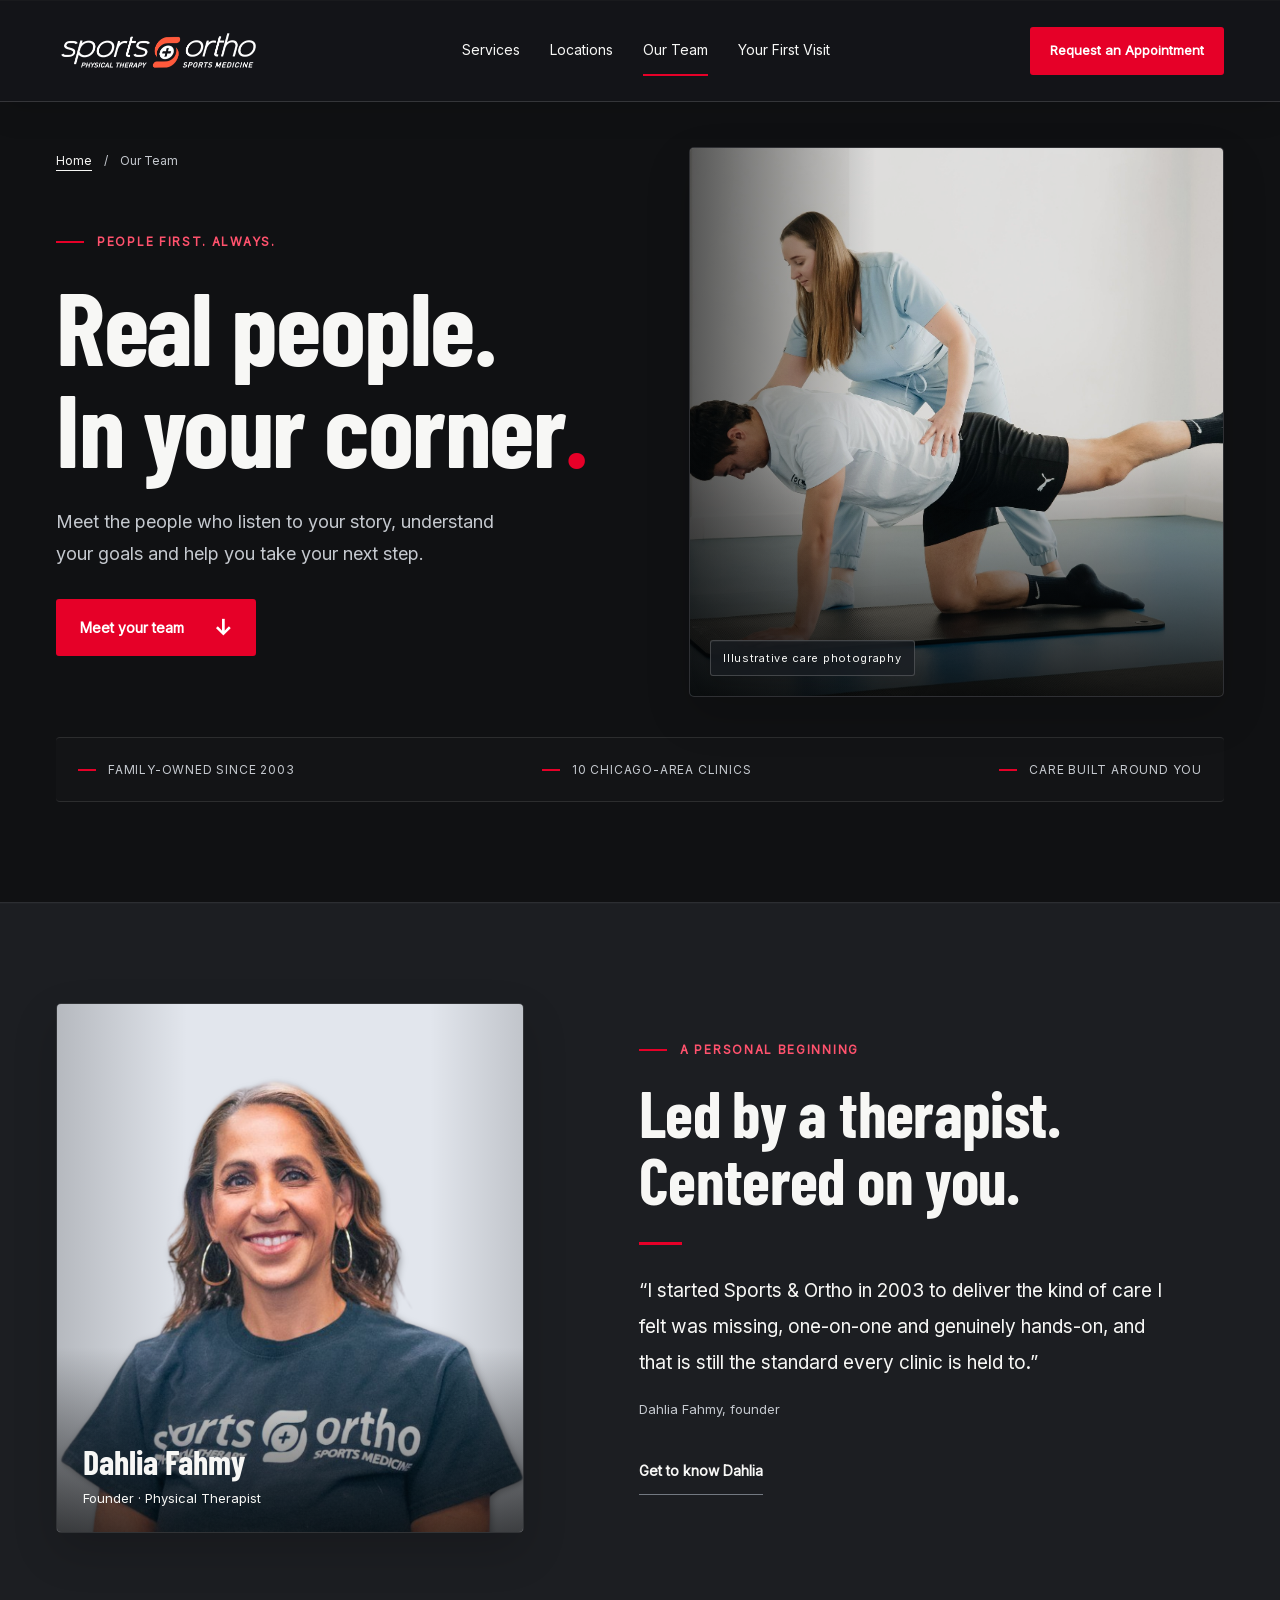
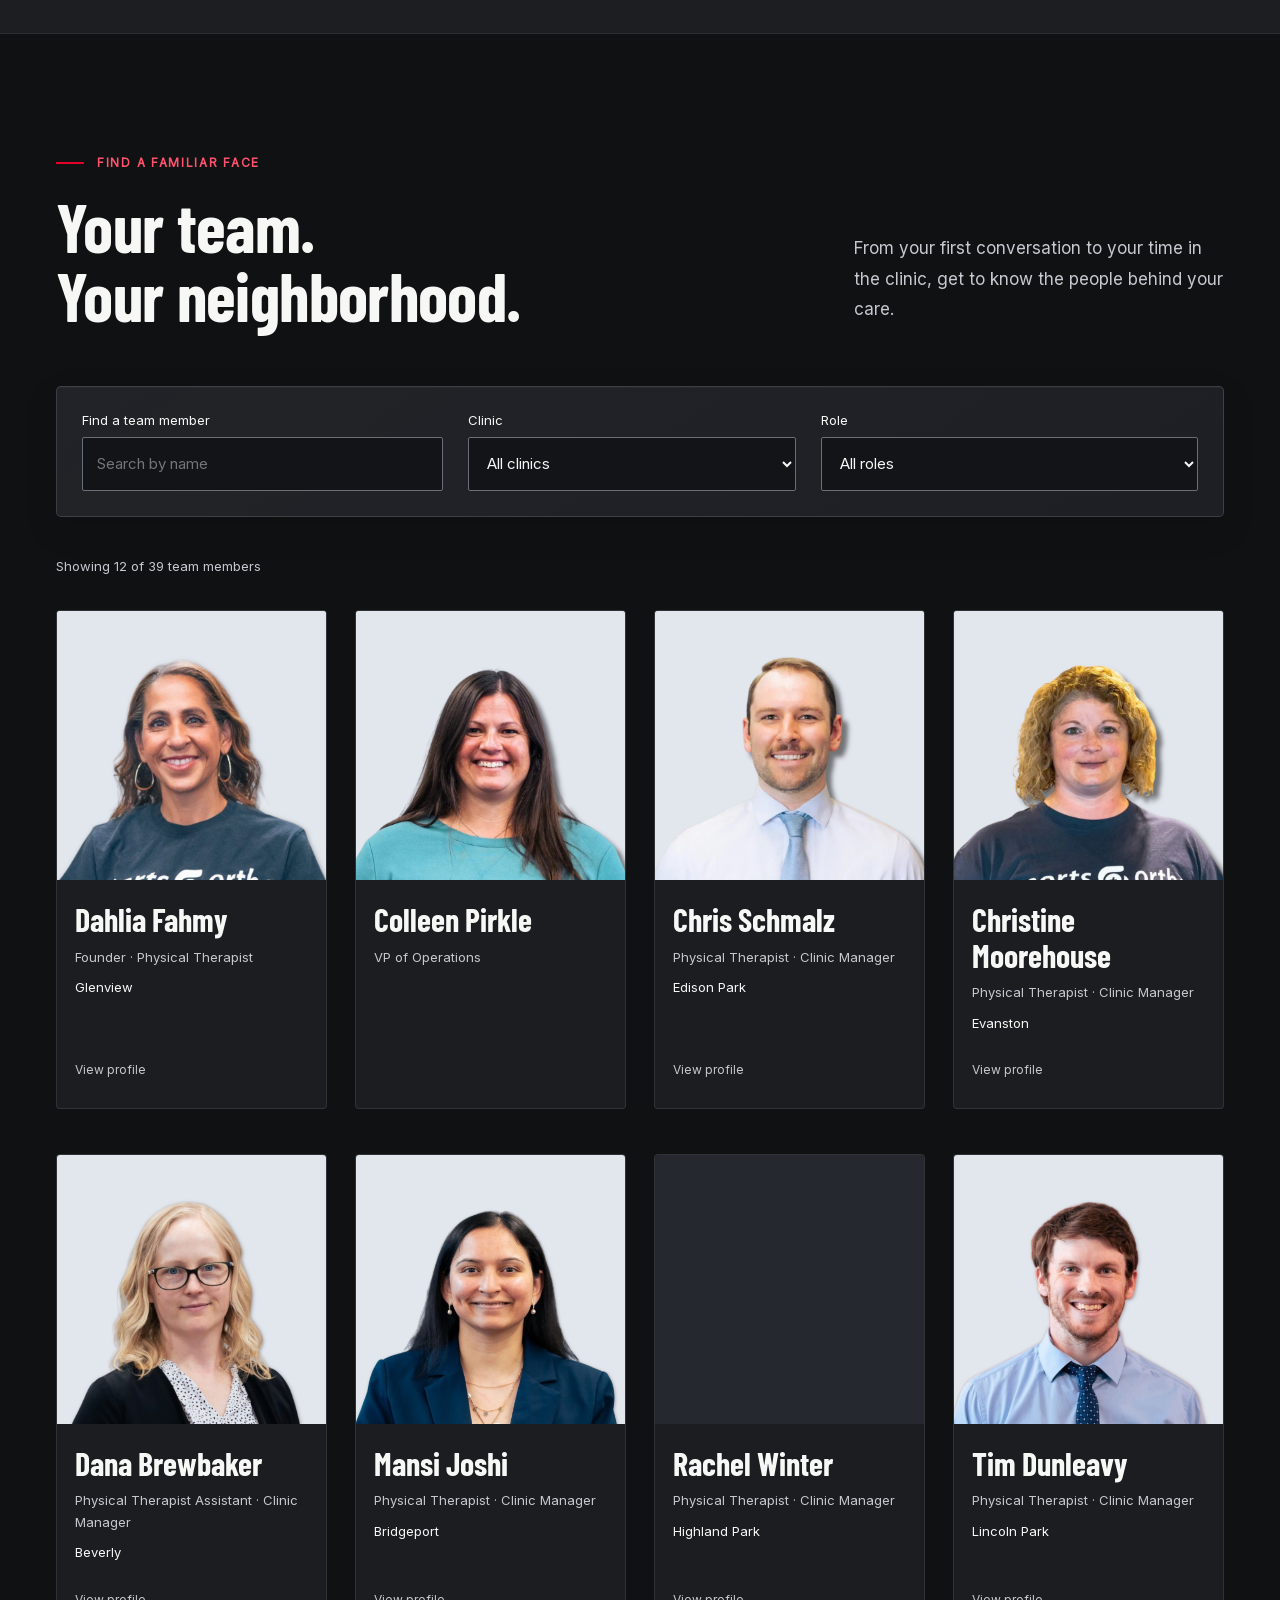
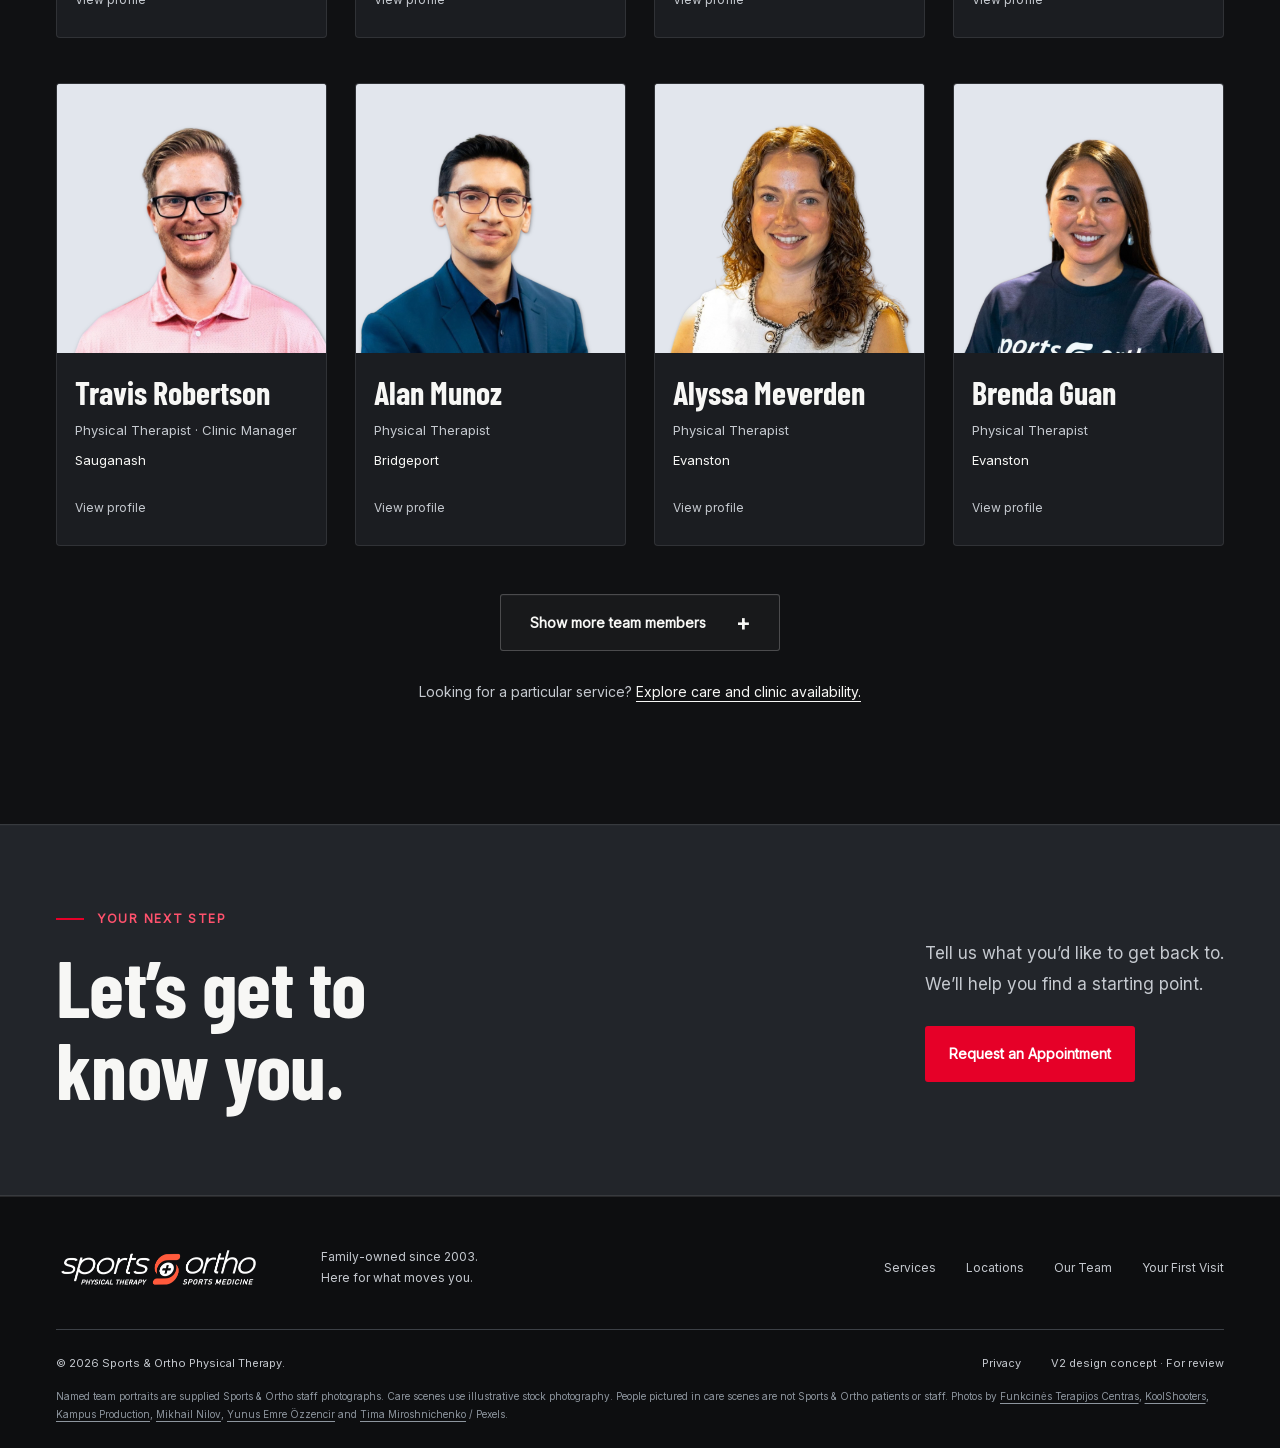
==== team.html @ 4b40f578 "Save Sports and Ortho v2 website concept" ====
<!doctype html>
<html lang="en">
<head>
  <meta charset="utf-8"><meta name="viewport" content="width=device-width,initial-scale=1">
  <meta name="robots" content="noindex,nofollow"><meta name="theme-color" content="#101113">
  <title>Our Team | Sports & Ortho | V2 concept</title>
  <meta name="description" content="Meet the people behind your care. A separate Sports & Ortho website concept.">
  <link rel="icon" href="assets/favicon.png"><link rel="stylesheet" href="style.css"><link rel="stylesheet" href="team.css?v=portrait-framing-1"><link rel="stylesheet" href="cinematic.css"><link rel="stylesheet" href="materials.css">
  <link rel="preload" href="assets/barlow-condensed-bold.ttf" as="font" type="font/ttf" crossorigin>
</head>
<body>
<a class="skip" href="#main">Skip to content</a>
<header class="header"><div class="wrap header-inner">
  <a class="brand" href="index.html" aria-label="Sports & Ortho Physical Therapy home"><img src="assets/logo.png" alt="Sports & Ortho Physical Therapy" width="218" height="70"></a>
  <nav class="desktop-nav" aria-label="Main navigation"><a href="index.html#services">Services</a><a href="index.html#locations">Locations</a><a href="team.html" aria-current="page">Our Team</a><a href="#first-visit" data-visit>Your First Visit</a></nav>
  <button class="button primary header-cta" data-appointment>Request an Appointment</button>
  <button class="menu-toggle" aria-label="Open navigation" aria-expanded="false" aria-controls="mobile-nav"><span></span><span></span></button>
</div><nav id="mobile-nav" aria-label="Mobile navigation" hidden><a href="index.html#services">Services</a><a href="index.html#locations">Locations</a><a href="team.html" aria-current="page">Our Team</a><a href="#first-visit" data-visit>Your First Visit</a><button class="button primary" data-appointment>Request an Appointment</button></nav></header>
<main id="main">
<section class="team-hero"><div class="wrap team-hero-grid"><div class="team-hero-copy"><div class="breadcrumbs"><a href="index.html">Home</a><span aria-hidden="true">/</span><span>Our Team</span></div><p class="eyebrow">People first. Always.</p><h1>Real people.<br>In your corner<span class="red-dot">.</span></h1><p>Meet the people who listen to your story, understand your goals and help you take your next step.</p><a class="button primary" href="#team-directory">Meet your team <span aria-hidden="true">↓</span></a></div><figure class="team-hero-photo"><img src="assets/team-care-stock.jpg" alt="Illustrative stock photograph of supportive rehabilitation care" fetchpriority="high"><figcaption>Illustrative care photography</figcaption></figure></div><div class="wrap team-hero-base"><span>Family-owned since 2003</span><span>10 Chicago-area clinics</span><span>Care built around you</span></div></section>
<section class="founder-section"><div class="wrap founder-grid"><div class="founder-photo"><img src="assets/team/dahlia-fahmy-canva.png" alt="Dahlia Fahmy, founder and physical therapist" loading="lazy"><div><strong>Dahlia Fahmy</strong><span>Founder · Physical Therapist</span></div></div><div class="founder-copy"><p class="eyebrow">A personal beginning</p><h2>Led by a therapist.<br>Centered on you.</h2><div class="red-rule"></div><blockquote>“I started Sports &amp; Ortho in 2003 to deliver the kind of care I felt was missing, one-on-one and genuinely hands-on, and that is still the standard every clinic is held to.”</blockquote><p class="quote-credit">Dahlia Fahmy, founder</p><a class="text-link" href="https://sportsandortho.net/team/dahlia-fahmy/" target="_blank" rel="noopener">Get to know Dahlia</a></div></div></section>
<section class="team-directory section wrap" id="team-directory" aria-labelledby="team-heading"><div class="section-heading"><div><p class="eyebrow">Find a familiar face</p><h2 id="team-heading">Your team.<br>Your neighborhood.</h2></div><p>From your first conversation to your time in the clinic, get to know the people behind your care.</p></div>
<div class="team-filters" hidden><label>Find a team member<input id="team-search" type="search" placeholder="Search by name" autocomplete="off"></label><label>Clinic<select id="team-clinic"><option value="">All clinics</option><option>Beverly</option><option>Bridgeport</option><option>Edison Park</option><option>Evanston</option><option>Glenview</option><option>Highland Park</option><option>Lake Forest</option><option>Lincoln Park</option><option>Midway</option><option>Sauganash</option></select></label><label>Role<select id="team-role"><option value="">All roles</option><option value="leadership">Leadership &amp; clinic managers</option><option value="physical">Physical therapists</option><option value="occupational">Occupational therapists</option><option value="assistants">Physical therapist assistants</option><option value="support">Operations &amp; support</option></select></label></div>
<div class="directory-status"><p id="team-result-count" role="status" aria-live="polite">Our team</p><button id="reset-team" class="reset-button" hidden>Clear filters</button></div><div class="team-grid"><article class="team-card" data-name="dahlia fahmy" data-locations="Glenview" data-roles="leadership physical"><div class="team-portrait"><img src="assets/team/dahlia-fahmy-canva.png" alt="Dahlia Fahmy" loading="lazy" style="--portrait-width:125.0%;--portrait-left:-12.5%;--portrait-top:0%"></div><div class="team-card-copy"><h3>Dahlia Fahmy</h3><p class="team-role">Founder · Physical Therapist</p><p class="team-clinic">Glenview</p><a class="profile-link" href="https://sportsandortho.net/team/dahlia-fahmy/" target="_blank" rel="noopener" aria-label="View Dahlia Fahmy’s profile">View profile</a></div></article>
<article class="team-card" data-name="colleen pirkle" data-locations="" data-roles="leadership support"><div class="team-portrait"><img src="assets/team/colleen-pirkle-upload.png" alt="Colleen Pirkle" loading="lazy" style="--portrait-width:125.0%;--portrait-left:-12.5%;--portrait-top:0%"></div><div class="team-card-copy"><h3>Colleen Pirkle</h3><p class="team-role">VP of Operations</p><p class="team-clinic"></p></div></article>
<article class="team-card" data-name="chris schmalz" data-locations="Edison Park" data-roles="leadership physical"><div class="team-portrait"><img src="assets/team/chris-schmalz-upload.png" alt="Chris Schmalz" loading="lazy" style="--portrait-width:125.0%;--portrait-left:-12.5%;--portrait-top:0%"></div><div class="team-card-copy"><h3>Chris Schmalz</h3><p class="team-role">Physical Therapist · Clinic Manager</p><p class="team-clinic">Edison Park</p><a class="profile-link" href="https://sportsandortho.net/team/chris-schmalz/" target="_blank" rel="noopener" aria-label="View Chris Schmalz’s profile">View profile</a></div></article>
<article class="team-card" data-name="christine moorehouse" data-locations="Evanston" data-roles="leadership physical"><div class="team-portrait"><img src="assets/team/christine-moorehouse-upload.png" alt="Christine Moorehouse" loading="lazy" style="--portrait-width:125.0%;--portrait-left:-12.5%;--portrait-top:0%"></div><div class="team-card-copy"><h3>Christine Moorehouse</h3><p class="team-role">Physical Therapist · Clinic Manager</p><p class="team-clinic">Evanston</p><a class="profile-link" href="https://sportsandortho.net/team/christine-moorehouse/" target="_blank" rel="noopener" aria-label="View Christine Moorehouse’s profile">View profile</a></div></article>
<article class="team-card" data-name="dana brewbaker" data-locations="Beverly" data-roles="leadership assistants"><div class="team-portrait"><img src="assets/team/dana-brewbaker-canva.png" alt="Dana Brewbaker" loading="lazy" style="--portrait-width:118.169%;--portrait-left:-7.092%;--portrait-top:9.996%"></div><div class="team-card-copy"><h3>Dana Brewbaker</h3><p class="team-role">Physical Therapist Assistant · Clinic Manager</p><p class="team-clinic">Beverly</p><a class="profile-link" href="https://sportsandortho.net/team/dana-brewbaker/" target="_blank" rel="noopener" aria-label="View Dana Brewbaker’s profile">View profile</a></div></article>
<article class="team-card" data-name="mansi joshi" data-locations="Bridgeport" data-roles="leadership physical"><div class="team-portrait"><img src="assets/team/mansi-joshi-canva.png" alt="Mansi Joshi" loading="lazy" style="--portrait-width:100.964%;--portrait-left:-0.885%;--portrait-top:4.554%"></div><div class="team-card-copy"><h3>Mansi Joshi</h3><p class="team-role">Physical Therapist · Clinic Manager</p><p class="team-clinic">Bridgeport</p><a class="profile-link" href="https://sportsandortho.net/team/mansi-joshi/" target="_blank" rel="noopener" aria-label="View Mansi Joshi’s profile">View profile</a></div></article>
<article class="team-card" data-name="rachel winter" data-locations="Highland Park" data-roles="leadership physical"><div class="team-portrait"><div class="portrait-placeholder" aria-hidden="true"></div></div><div class="team-card-copy"><h3>Rachel Winter</h3><p class="team-role">Physical Therapist · Clinic Manager</p><p class="team-clinic">Highland Park</p><a class="profile-link" href="https://sportsandortho.net/team/rachel-winter/" target="_blank" rel="noopener" aria-label="View Rachel Winter’s profile">View profile</a></div></article>
<article class="team-card" data-name="tim dunleavy" data-locations="Lincoln Park" data-roles="leadership physical"><div class="team-portrait"><img src="assets/team/tim-dunleavy-canva.png" alt="Tim Dunleavy" loading="lazy" style="--portrait-width:111.089%;--portrait-left:-6.101%;--portrait-top:2.956%"></div><div class="team-card-copy"><h3>Tim Dunleavy</h3><p class="team-role">Physical Therapist · Clinic Manager</p><p class="team-clinic">Lincoln Park</p><a class="profile-link" href="https://sportsandortho.net/team/tim-dunleavy/" target="_blank" rel="noopener" aria-label="View Tim Dunleavy’s profile">View profile</a></div></article>
<article class="team-card" data-name="travis robertson" data-locations="Sauganash" data-roles="leadership physical"><div class="team-portrait"><img src="assets/team/travis-robertson-canva.png" alt="Travis Robertson" loading="lazy" style="--portrait-width:116.682%;--portrait-left:-5.259%;--portrait-top:-1.595%"></div><div class="team-card-copy"><h3>Travis Robertson</h3><p class="team-role">Physical Therapist · Clinic Manager</p><p class="team-clinic">Sauganash</p><a class="profile-link" href="https://sportsandortho.net/team/travis-robertson/" target="_blank" rel="noopener" aria-label="View Travis Robertson’s profile">View profile</a></div></article>
<article class="team-card" data-name="alan munoz" data-locations="Bridgeport" data-roles="physical"><div class="team-portrait"><img src="assets/team/alan-munoz-canva.png" alt="Alan Munoz" loading="lazy" style="--portrait-width:109.535%;--portrait-left:-7.391%;--portrait-top:3.112%"></div><div class="team-card-copy"><h3>Alan Munoz</h3><p class="team-role">Physical Therapist</p><p class="team-clinic">Bridgeport</p><a class="profile-link" href="https://sportsandortho.net/team/alan-munoz/" target="_blank" rel="noopener" aria-label="View Alan Munoz’s profile">View profile</a></div></article>
<article class="team-card" data-name="alyssa meverden" data-locations="Evanston" data-roles="physical"><div class="team-portrait"><img src="assets/team/alyssa-meverden-canva.png" alt="Alyssa Meverden" loading="lazy" style="--portrait-width:103.43%;--portrait-left:-1.14%;--portrait-top:-3.43%"></div><div class="team-card-copy"><h3>Alyssa Meverden</h3><p class="team-role">Physical Therapist</p><p class="team-clinic">Evanston</p><a class="profile-link" href="https://sportsandortho.net/team/alyssa-meverden/" target="_blank" rel="noopener" aria-label="View Alyssa Meverden’s profile">View profile</a></div></article>
<article class="team-card" data-name="brenda guan" data-locations="Evanston" data-roles="physical"><div class="team-portrait"><img src="assets/team/brenda-guan-canva.png" alt="Brenda Guan" loading="lazy" style="--portrait-width:105.988%;--portrait-left:-3.218%;--portrait-top:11.948%"></div><div class="team-card-copy"><h3>Brenda Guan</h3><p class="team-role">Physical Therapist</p><p class="team-clinic">Evanston</p><a class="profile-link" href="https://sportsandortho.net/team/brenda-guan/" target="_blank" rel="noopener" aria-label="View Brenda Guan’s profile">View profile</a></div></article>
<article class="team-card" data-name="cj owens ii" data-locations="Beverly" data-roles="physical"><div class="team-portrait"><img src="assets/team/cj-owens-canva.png" alt="CJ Owens II" loading="lazy" style="--portrait-width:114.616%;--portrait-left:-2.166%;--portrait-top:5.637%"></div><div class="team-card-copy"><h3>CJ Owens II</h3><p class="team-role">Physical Therapist</p><p class="team-clinic">Beverly</p><a class="profile-link" href="https://sportsandortho.net/team/cj-owens/" target="_blank" rel="noopener" aria-label="View CJ Owens II’s profile">View profile</a></div></article>
<article class="team-card" data-name="cole spaulding" data-locations="Glenview" data-roles="physical"><div class="team-portrait"><img src="assets/team/cole-spaulding-canva.png" alt="Cole Spaulding" loading="lazy" style="--portrait-width:105.04%;--portrait-left:0.336%;--portrait-top:3.511%"></div><div class="team-card-copy"><h3>Cole Spaulding</h3><p class="team-role">Physical Therapist</p><p class="team-clinic">Glenview</p><a class="profile-link" href="https://sportsandortho.net/team/cole-spaulding/" target="_blank" rel="noopener" aria-label="View Cole Spaulding’s profile">View profile</a></div></article>
<article class="team-card" data-name="elizabeth grobbel" data-locations="Lincoln Park" data-roles="physical"><div class="team-portrait"><img src="assets/team/elizabeth-grobbel-canva.png" alt="Elizabeth Grobbel" loading="lazy" style="--portrait-width:101.165%;--portrait-left:5.96%;--portrait-top:10.598%"></div><div class="team-card-copy"><h3>Elizabeth Grobbel</h3><p class="team-role">Physical Therapist</p><p class="team-clinic">Lincoln Park</p><a class="profile-link" href="https://sportsandortho.net/team/elizabeth-grobbel/" target="_blank" rel="noopener" aria-label="View Elizabeth Grobbel’s profile">View profile</a></div></article>
<article class="team-card" data-name="emma wilson" data-locations="Evanston" data-roles="physical"><div class="team-portrait"><img src="assets/team/emma-wilson-canva.png" alt="Emma Wilson" loading="lazy" style="--portrait-width:113.734%;--portrait-left:-4.24%;--portrait-top:11.025%"></div><div class="team-card-copy"><h3>Emma Wilson</h3><p class="team-role">Physical Therapist</p><p class="team-clinic">Evanston</p><a class="profile-link" href="https://sportsandortho.net/team/emma-wilson/" target="_blank" rel="noopener" aria-label="View Emma Wilson’s profile">View profile</a></div></article>
<article class="team-card" data-name="kelly alvarez" data-locations="Glenview" data-roles="physical"><div class="team-portrait"><div class="portrait-placeholder" aria-hidden="true"></div></div><div class="team-card-copy"><h3>Kelly Alvarez</h3><p class="team-role">Physical Therapist</p><p class="team-clinic">Glenview</p><a class="profile-link" href="https://sportsandortho.net/team/kelly-alvarez/" target="_blank" rel="noopener" aria-label="View Kelly Alvarez’s profile">View profile</a></div></article>
<article class="team-card" data-name="lauren aguirre" data-locations="Beverly|Midway" data-roles="physical"><div class="team-portrait"><img src="assets/team/lauren-aguirre-canva.png" alt="Lauren Aguirre" loading="lazy" style="--portrait-width:137.746%;--portrait-left:-17.93%;--portrait-top:-4.209%"></div><div class="team-card-copy"><h3>Lauren Aguirre</h3><p class="team-role">Physical Therapist</p><p class="team-clinic">Beverly · Midway</p><a class="profile-link" href="https://sportsandortho.net/team/lauren-aguirre/" target="_blank" rel="noopener" aria-label="View Lauren Aguirre’s profile">View profile</a></div></article>
<article class="team-card" data-name="marianne durkin" data-locations="Beverly" data-roles="physical"><div class="team-portrait"><div class="portrait-placeholder" aria-hidden="true"></div></div><div class="team-card-copy"><h3>Marianne Durkin</h3><p class="team-role">Physical Therapist</p><p class="team-clinic">Beverly</p><a class="profile-link" href="https://sportsandortho.net/team/marianne-durkin/" target="_blank" rel="noopener" aria-label="View Marianne Durkin’s profile">View profile</a></div></article>
<article class="team-card" data-name="monika misiaszek" data-locations="Glenview" data-roles="physical"><div class="team-portrait"><div class="portrait-placeholder" aria-hidden="true"></div></div><div class="team-card-copy"><h3>Monika Misiaszek</h3><p class="team-role">Physical Therapist</p><p class="team-clinic">Glenview</p><a class="profile-link" href="https://sportsandortho.net/team/monika-misiaszek/" target="_blank" rel="noopener" aria-label="View Monika Misiaszek’s profile">View profile</a></div></article>
<article class="team-card" data-name="pam platt" data-locations="Glenview|Lake Forest" data-roles="physical"><div class="team-portrait"><img src="assets/team/pam-platt-canva.png" alt="Pam Platt" loading="lazy" style="--portrait-width:107.934%;--portrait-left:-1.602%;--portrait-top:11.7%"></div><div class="team-card-copy"><h3>Pam Platt</h3><p class="team-role">Physical Therapist</p><p class="team-clinic">Glenview · Lake Forest</p><a class="profile-link" href="https://sportsandortho.net/team/pam-platt/" target="_blank" rel="noopener" aria-label="View Pam Platt’s profile">View profile</a></div></article>
<article class="team-card" data-name="rachel thomas" data-locations="Beverly" data-roles="physical"><div class="team-portrait"><img src="assets/team/rachel-thomas-canva.png" alt="Rachel Thomas" loading="lazy" style="--portrait-width:134.37%;--portrait-left:-18.054%;--portrait-top:-0.782%"></div><div class="team-card-copy"><h3>Rachel Thomas</h3><p class="team-role">Physical Therapist</p><p class="team-clinic">Beverly</p><a class="profile-link" href="https://sportsandortho.net/team/rachel-thomas/" target="_blank" rel="noopener" aria-label="View Rachel Thomas’s profile">View profile</a></div></article>
<article class="team-card" data-name="sean bering" data-locations="Sauganash" data-roles="physical"><div class="team-portrait"><div class="portrait-placeholder" aria-hidden="true"></div></div><div class="team-card-copy"><h3>Sean Bering</h3><p class="team-role">Physical Therapist</p><p class="team-clinic">Sauganash</p><a class="profile-link" href="https://sportsandortho.net/team/sean-bering/" target="_blank" rel="noopener" aria-label="View Sean Bering’s profile">View profile</a></div></article>
<article class="team-card" data-name="shree nadgir" data-locations="Edison Park" data-roles="physical"><div class="team-portrait"><img src="assets/team/shree-nadgir-canva.png" alt="Shree Nadgir" loading="lazy" style="--portrait-width:108.387%;--portrait-left:-3.301%;--portrait-top:6.479%"></div><div class="team-card-copy"><h3>Shree Nadgir</h3><p class="team-role">Physical Therapist</p><p class="team-clinic">Edison Park</p><a class="profile-link" href="https://sportsandortho.net/team/shree-nadgir/" target="_blank" rel="noopener" aria-label="View Shree Nadgir’s profile">View profile</a></div></article>
<article class="team-card" data-name="tom mccormack" data-locations="Edison Park" data-roles="physical"><div class="team-portrait"><img src="assets/team/tom-mccormack-canva.png" alt="Tom McCormack" loading="lazy" style="--portrait-width:123.494%;--portrait-left:-11.44%;--portrait-top:-4.999%"></div><div class="team-card-copy"><h3>Tom McCormack</h3><p class="team-role">Physical Therapist</p><p class="team-clinic">Edison Park</p><a class="profile-link" href="https://sportsandortho.net/team/tom-mccormack/" target="_blank" rel="noopener" aria-label="View Tom McCormack’s profile">View profile</a></div></article>
<article class="team-card" data-name="daria lending" data-locations="Evanston|Glenview" data-roles="occupational"><div class="team-portrait"><div class="portrait-placeholder" aria-hidden="true"></div></div><div class="team-card-copy"><h3>Daria Lending</h3><p class="team-role">Occupational Therapist</p><p class="team-clinic">Evanston · Glenview</p><a class="profile-link" href="https://sportsandortho.net/team/daria-lending/" target="_blank" rel="noopener" aria-label="View Daria Lending’s profile">View profile</a></div></article>
<article class="team-card" data-name="gillian toomey-wearden" data-locations="Edison Park|Lincoln Park" data-roles="occupational"><div class="team-portrait"><div class="portrait-placeholder" aria-hidden="true"></div></div><div class="team-card-copy"><h3>Gillian Toomey-Wearden</h3><p class="team-role">Occupational Therapist</p><p class="team-clinic">Edison Park · Lincoln Park</p><a class="profile-link" href="https://sportsandortho.net/team/gillian-toomey-wearden/" target="_blank" rel="noopener" aria-label="View Gillian Toomey-Wearden’s profile">View profile</a></div></article>
<article class="team-card" data-name="paul parpart" data-locations="Beverly|Bridgeport" data-roles="occupational"><div class="team-portrait"><div class="portrait-placeholder" aria-hidden="true"></div></div><div class="team-card-copy"><h3>Paul Parpart</h3><p class="team-role">Occupational Therapist</p><p class="team-clinic">Beverly · Bridgeport</p><a class="profile-link" href="https://sportsandortho.net/team/paul-parpart/" target="_blank" rel="noopener" aria-label="View Paul Parpart’s profile">View profile</a></div></article>
<article class="team-card" data-name="brent lukemeyer" data-locations="Glenview" data-roles="assistants"><div class="team-portrait"><div class="portrait-placeholder" aria-hidden="true"></div></div><div class="team-card-copy"><h3>Brent Lukemeyer</h3><p class="team-role">Physical Therapist Assistant</p><p class="team-clinic">Glenview</p><a class="profile-link" href="https://sportsandortho.net/team/brent-lukemeyer/" target="_blank" rel="noopener" aria-label="View Brent Lukemeyer’s profile">View profile</a></div></article>
<article class="team-card" data-name="erin enochs" data-locations="Sauganash" data-roles="assistants"><div class="team-portrait"><img src="assets/team/erin-enochs-canva.png" alt="Erin Enochs" loading="lazy" style="--portrait-width:121.954%;--portrait-left:-8.731%;--portrait-top:0.37%"></div><div class="team-card-copy"><h3>Erin Enochs</h3><p class="team-role">Physical Therapist Assistant</p><p class="team-clinic">Sauganash</p><a class="profile-link" href="https://sportsandortho.net/team/erin-enochs/" target="_blank" rel="noopener" aria-label="View Erin Enochs’s profile">View profile</a></div></article>
<article class="team-card" data-name="nicole pineda" data-locations="Edison Park" data-roles="assistants"><div class="team-portrait"><img src="assets/team/nicole-pineda-canva.png" alt="Nicole Pineda" loading="lazy" style="--portrait-width:121.214%;--portrait-left:-8.74%;--portrait-top:6.126%"></div><div class="team-card-copy"><h3>Nicole Pineda</h3><p class="team-role">Physical Therapist Assistant</p><p class="team-clinic">Edison Park</p><a class="profile-link" href="https://sportsandortho.net/team/nicole-pineda/" target="_blank" rel="noopener" aria-label="View Nicole Pineda’s profile">View profile</a></div></article>
<article class="team-card" data-name="rachel davis" data-locations="Edison Park" data-roles="assistants"><div class="team-portrait"><img src="assets/team/rachel-davis-canva.png" alt="Rachel Davis" loading="lazy" style="--portrait-width:129.034%;--portrait-left:-15.466%;--portrait-top:2.913%"></div><div class="team-card-copy"><h3>Rachel Davis</h3><p class="team-role">Physical Therapist Assistant</p><p class="team-clinic">Edison Park</p><a class="profile-link" href="https://sportsandortho.net/team/rachel-davis/" target="_blank" rel="noopener" aria-label="View Rachel Davis’s profile">View profile</a></div></article>
<article class="team-card" data-name="dawn pigott" data-locations="Bridgeport" data-roles="support"><div class="team-portrait"><img src="assets/team/dawn-pigott-canva.png" alt="Dawn Pigott" loading="lazy" style="--portrait-width:123.434%;--portrait-left:-12.141%;--portrait-top:-8.601%"></div><div class="team-card-copy"><h3>Dawn Pigott</h3><p class="team-role">Billing</p><p class="team-clinic">Bridgeport</p></div></article>
<article class="team-card" data-name="kalyn markley" data-locations="Beverly" data-roles="support"><div class="team-portrait"><img src="assets/team/kalyn-markley-canva.png" alt="KaLyn Markley" loading="lazy" style="--portrait-width:114.628%;--portrait-left:-6.921%;--portrait-top:7.943%"></div><div class="team-card-copy"><h3>KaLyn Markley</h3><p class="team-role">Front Desk</p><p class="team-clinic">Beverly</p></div></article>
<article class="team-card" data-name="liz buenfil" data-locations="Beverly" data-roles="support"><div class="team-portrait"><div class="portrait-placeholder" aria-hidden="true"></div></div><div class="team-card-copy"><h3>Liz Buenfil</h3><p class="team-role">Front Desk</p><p class="team-clinic">Beverly</p></div></article>
<article class="team-card" data-name="liza angulo" data-locations="" data-roles="support"><div class="team-portrait"><div class="portrait-placeholder" aria-hidden="true"></div></div><div class="team-card-copy"><h3>Liza Angulo</h3><p class="team-role">Front Office</p><p class="team-clinic"></p></div></article>
<article class="team-card" data-name="lori gonzalez" data-locations="" data-roles="support"><div class="team-portrait"><div class="portrait-placeholder" aria-hidden="true"></div></div><div class="team-card-copy"><h3>Lori Gonzalez</h3><p class="team-role">Front Office</p><p class="team-clinic"></p></div></article>
<article class="team-card" data-name="cameron mallory" data-locations="" data-roles="support"><div class="team-portrait"><div class="portrait-placeholder" aria-hidden="true"></div></div><div class="team-card-copy"><h3>Cameron Mallory</h3><p class="team-role">Marketing Coordinator</p><p class="team-clinic"></p></div></article>
<article class="team-card" data-name="olga popazu" data-locations="" data-roles="support"><div class="team-portrait"><div class="portrait-placeholder" aria-hidden="true"></div></div><div class="team-card-copy"><h3>Olga Popazu</h3><p class="team-role">Social Media Coordinator</p><p class="team-clinic"></p></div></article></div><div id="team-empty" class="team-empty" hidden><h3>No matching team members.</h3><p>Try another name, clinic or role.</p><button class="button secondary" id="empty-reset">See the full team</button></div><div class="team-more"><button class="button secondary" id="team-load-more" hidden>Show more team members <span aria-hidden="true">+</span></button></div>
<p class="team-directory-note">Looking for a particular service? <a href="index.html#services">Explore care and clinic availability.</a></p></section>
<section class="team-closing"><div class="wrap"><div><p class="eyebrow">Your next step</p><h2>Let’s get to<br>know you.</h2></div><div><p>Tell us what you’d like to get back to.<br>We’ll help you find a starting point.</p><button class="button primary" data-appointment>Request an Appointment</button></div></div></section></main><footer class="footer"><div class="wrap"><div class="footer-main"><a class="brand" href="index.html" aria-label="Sports & Ortho Physical Therapy home"><img src="assets/logo.png" alt="Sports & Ortho Physical Therapy" width="205" height="66"></a><p>Family-owned since 2003.<br>Here for what moves you.</p><nav aria-label="Footer navigation"><a href="index.html#services">Services</a><a href="index.html#locations">Locations</a><a href="team.html">Our Team</a><a href="#first-visit" data-visit>Your First Visit</a></nav></div><div class="footer-base"><p>© 2026 Sports & Ortho Physical Therapy.</p><div><a href="https://sportsandortho.net/privacy/" target="_blank" rel="noopener">Privacy</a><span>V2 design concept · For review</span></div></div><p class="photo-credit" id="photo-credit">Named team portraits are supplied Sports &amp; Ortho staff photographs. Care scenes use illustrative stock photography. People pictured in care scenes are not Sports &amp; Ortho patients or staff. Photos by <a href="https://www.pexels.com/photo/physiotherapist-massaging-knee-20860607/" target="_blank" rel="noopener">Funkcinės Terapijos Centras</a>, <a href="https://www.pexels.com/photo/man-running-on-a-track-field-8533787/" target="_blank" rel="noopener">KoolShooters</a>, <a href="https://www.pexels.com/photo/person-sitting-on-exercise-mat-doing-stretching-6922129/" target="_blank" rel="noopener">Kampus Production</a>, <a href="https://www.pexels.com/photo/a-woman-jogging-at-a-running-track-8455970/" target="_blank" rel="noopener">Mikhail Nilov</a>, <a href="https://www.pexels.com/photo/silhouette-of-tennis-player-at-sunset-28435182/" target="_blank" rel="noopener">Yunus Emre Özzencir</a> and <a href="https://www.pexels.com/photo/people-woman-rope-sport-6388468/" target="_blank" rel="noopener">Tima Miroshnichenko</a> / Pexels.</p></div></footer>

<dialog id="appointment-dialog" aria-labelledby="appointment-heading"><button class="dialog-close" aria-label="Close appointment preview">×</button><p class="eyebrow">Take your next step</p><h2 id="appointment-heading">Let’s start with you.</h2><p class="demo-notice">Design preview only. Use sample details. Nothing is sent or saved, and no appointment is booked.</p><form id="demo-form"><label>Your name<input name="name" autocomplete="off" placeholder="Sample name" required></label><label>Callback number<input name="phone" type="tel" autocomplete="off" placeholder="Sample phone number" required></label><label>Preferred clinic<select name="clinic" required><option value="">Select a clinic</option><option>Beverly</option><option>Bridgeport</option><option>Edison Park</option><option>Evanston</option><option>Glenview</option><option>Highland Park</option><option>Lake Forest</option><option>Lincoln Park</option><option>Midway</option><option>Sauganash</option></select></label><button class="button primary" type="submit">Preview request</button></form><div class="demo-result" hidden tabindex="-1"><h3>You’ve taken the first step.</h3><p>On the finished website, the team would follow up to discuss your request. This preview has not sent or booked anything.</p><button class="button secondary dialog-done">Back to the concept</button></div></dialog>
<dialog id="visit-dialog" aria-labelledby="visit-heading"><button class="dialog-close" aria-label="Close first visit information">×</button><p class="eyebrow">Your first visit</p><h2 id="visit-heading">Come as you are.<br>We’ll start together.</h2><p>Talk through what’s been difficult, what you want to return to and how you’re moving today.</p><ul><li>Bring your photo ID and insurance card, if you have one.</li><li>Wear comfortable clothes you can move in.</li><li>Bring any relevant medical reports or surgery instructions.</li></ul><p>Your benefits are verified and explained before your first visit.</p><button class="button primary" data-appointment>Request an Appointment</button></dialog>
<script src="app.js"></script><script src="team.js"></script><script src="motion.js"></script>
</body></html>
---- style.css ----
@font-face{font-family:Barlow;src:url('assets/barlow-condensed-bold.ttf') format('truetype');font-weight:700;font-display:swap}
@font-face{font-family:Inter;src:url('assets/inter.woff2') format('woff2');font-weight:400;font-display:swap}
:root{--bg:#080a0c;--surface:#14191e;--white:#f7f7f5;--text:#bfc5cb;--red:#e60028;--line:#30363d;--label:#ff526d;color-scheme:dark;font-family:Inter,Arial,sans-serif;color:var(--text);background:var(--bg);font-synthesis:weight}
*{box-sizing:border-box}html{scroll-behavior:smooth;scroll-padding-top:110px}body{margin:0}button,input,select{font:inherit}button,a{-webkit-tap-highlight-color:transparent}button{cursor:pointer}a{color:inherit;text-decoration:none}img{max-width:100%;display:block}button{color:var(--white)}h1,h2,h3,p{margin:0}h1,h2,h3{font-family:Barlow,'Arial Narrow',sans-serif;font-weight:700;color:var(--white)}.wrap{width:min(1296px,calc(100% - 112px));margin:auto}.skip{position:fixed;top:-100px;z-index:100;background:var(--white);color:var(--bg);padding:16px}.skip:focus{top:12px}:focus-visible{outline:2px solid var(--white);outline-offset:6px}a,button{transition:background .2s,color .2s,border-color .2s}a:hover{color:var(--white)}.header{height:102px;position:relative;z-index:20;border-bottom:1px solid #ffffff16;background:var(--bg)}.header-inner{height:100%;display:flex;align-items:center;justify-content:space-between;gap:30px}.brand{flex-shrink:0;width:205px}.brand img{width:100%;height:auto}.desktop-nav{display:flex;gap:30px;font-size:0.875rem;color:var(--white)}.desktop-nav a{padding:16px 0;position:relative}.desktop-nav a:hover:after{content:'';position:absolute;bottom:7px;left:0;right:0;height:2px;background:var(--red)}.button{display:inline-flex;align-items:center;justify-content:center;gap:30px;min-height:56px;padding:17px 23px;border:1px solid transparent;border-radius:3px;font-size:0.875rem;line-height:1.4;font-weight:700;white-space:nowrap}.button span{font-size:1.3125rem;line-height:1}.primary{color:var(--white);background:var(--red)}.primary:hover{background:#bc0021}.header-cta{min-height:48px;padding:13px 19px;gap:20px;font-size:0.8125rem}.text-link{display:inline-flex;align-items:center;justify-content:space-between;gap:25px;min-height:48px;font-size:0.875rem;font-weight:700;color:var(--white);border-bottom:1px solid #5c6269}.text-link:hover{border-color:var(--red)}.menu-toggle{display:none}.hero{min-height:735px;height:calc(100svh - 102px);max-height:860px;position:relative;isolation:isolate;overflow:hidden}.hero-image{position:absolute;inset:0 0 0 40%;z-index:-2}.hero-image img{width:100%;height:100%;object-fit:cover;object-position:50% 55%;filter:contrast(1.03) brightness(.92)}.hero-image:after{content:'';position:absolute;inset:0;background:linear-gradient(90deg,var(--bg),#080a0c85 23%,#080a0c00 53%),linear-gradient(0deg,var(--bg),transparent 35%,#080a0c20 80%)}.hero-content{padding-top:110px;position:relative}.eyebrow{display:flex;align-items:center;gap:13px;font-size:0.75rem;font-weight:700;letter-spacing:1.7px;line-height:1.5;text-transform:uppercase;color:var(--label)}.eyebrow:before{content:'';width:28px;height:2px;flex-shrink:0;background:var(--red)}h1{font-size:clamp(5rem,7.75vw,7rem);line-height:.98;letter-spacing:-1.5px;margin-top:25px;max-width:690px}.red-dot{color:var(--red)}.hero-description{max-width:435px;font-size:1.125rem;line-height:1.7;margin-top:30px}.hero-actions{display:flex;gap:28px;align-items:center;margin-top:33px}.credibility{font-size:0.75rem;line-height:1.6;margin-top:33px;color:#abb2b9}.credibility span{padding:0 8px}.hero-bottom{position:absolute;bottom:28px;left:0;right:0;display:flex;justify-content:space-between;font-size:0.6875rem;letter-spacing:1px;text-transform:uppercase;color:#a5acb3}.hero-bottom a{display:flex;gap:25px;align-items:center;min-height:44px}.hero-bottom>span{align-self:center}
@media(min-width:901px) and (max-height:850px){.hero{min-height:650px}.hero-content{padding-top:65px}.hero-bottom{bottom:12px}}
@media(max-width:1100px){.wrap{width:calc(100% - 64px)}.desktop-nav{gap:18px}.brand{width:170px}.header-inner{gap:18px}.header-cta{font-size:0.75rem;padding:13px}.hero-image{left:35%}}
@media(max-width:900px){.desktop-nav,.header-cta{display:none}.header{height:83px}.brand{width:177px}.menu-toggle{display:flex;flex-direction:column;justify-content:center;gap:7px;width:48px;height:48px;background:none;border:1px solid var(--line);border-radius:3px}.menu-toggle span{width:20px;height:1px;background:var(--white);margin-inline:auto}#mobile-nav:not([hidden]){display:flex;flex-direction:column;position:absolute;top:82px;left:0;right:0;padding:20px 24px;background:var(--surface);border-bottom:1px solid var(--line);gap:5px}#mobile-nav a{padding:15px 0;color:var(--white)}.hero{height:auto;min-height:790px}.hero-image{left:20%;opacity:.8}.hero-content{padding-top:145px}.hero h1{font-size:5.5rem}}
@media(max-width:600px){.wrap{width:calc(100% - 40px)}.header{height:76px}.brand{width:161px}#mobile-nav:not([hidden]){top:75px}.hero{min-height:705px;max-height:none}.hero-image{inset:0 0 auto 20%;height:390px;opacity:1}.hero-image img{object-position:53% 56%;filter:contrast(1.03) brightness(.86)}.hero-image:after{background:linear-gradient(90deg,var(--bg),transparent 58%),linear-gradient(0deg,var(--bg),transparent 70%)}.hero-content{padding-top:207px}.hero .eyebrow{font-size:0.625rem;letter-spacing:1.1px;gap:8px}.hero .eyebrow:before{width:20px}.hero h1{font-size:3.5rem;line-height:1.01;letter-spacing:-.6px;margin-top:19px}.hero-description{font-size:1.0625rem;line-height:1.65;max-width:340px;margin-top:19px}.hero-actions{margin-top:23px;flex-direction:column;align-items:flex-start;gap:11px}.hero-actions .button{width:100%;justify-content:space-between;min-height:56px;font-size:0.875rem}.hero-actions .text-link{font-size:0.8125rem;gap:24px}.credibility{font-size:0.625rem;margin-top:20px;white-space:nowrap}.credibility span{padding:0 4px}.hero-bottom{display:none}.button{white-space:normal}.eyebrow{font-size:0.6875rem;letter-spacing:1.4px}}
@media(prefers-reduced-motion:reduce){html{scroll-behavior:auto}*,*:before,*:after{animation:none!important;transition:none!important}}
.primary{color:#fff}.section{padding-block:120px}h2{font-size:4.25rem;line-height:1.02;letter-spacing:-.65px}.section-heading{display:flex;justify-content:space-between;align-items:flex-end;gap:60px;margin-bottom:55px}.section-heading h2{margin-top:20px}.section-heading>p{font-size:1.0625rem;line-height:1.8;margin-bottom:6px;max-width:370px}.pathway-grid{display:grid;grid-template-columns:1.14fr 1fr;gap:70px 80px}.pathway-sport{grid-row:span 2}.pathway-sport .photo-link{height:650px}.pathway-surgery{padding-top:80px}.pathway-surgery .photo-link{height:285px}.pathway-everyday{margin-left:65px;margin-top:8px}.pathway-everyday .photo-link{height:280px}.photo-link{display:block;position:relative;overflow:hidden;background:var(--surface)}.photo-link img{width:100%;height:100%;object-fit:cover;filter:contrast(1.03) brightness(.96);transition:transform .7s ease,filter .7s ease}.photo-link:after{content:'';position:absolute;inset:0;background:linear-gradient(0deg,#080a0ccc,transparent 30%,transparent 80%,#080a0c77)}.photo-link:hover img{transform:scale(1.025);filter:contrast(1.03) brightness(1)}.photo-index{position:absolute;top:22px;left:22px;z-index:1;font-size:0.625rem;font-weight:700;letter-spacing:1.5px;color:var(--white)}.pathway-copy{padding-top:25px}.pathway h3{font-size:2.625rem;line-height:1.08}.pathway p{font-size:1.0625rem;line-height:1.75;max-width:365px;margin-top:17px}.pathway .text-link{margin-top:17px;font-size:0.8125rem}.pathway-sport .pathway-copy{padding-top:29px}.pathway-sport h3{font-size:3.375rem}.pathway-sport p{max-width:400px}.personal{padding-block:92px;background:var(--surface);position:relative}.personal-grid{display:grid;grid-template-columns:1.05fr 1fr;gap:90px;align-items:center}.personal-photo{height:580px;position:relative;overflow:hidden}.personal-photo img{height:100%;width:100%;object-fit:cover;object-position:52% center;filter:contrast(1.03) brightness(.96)}.personal-photo:after{position:absolute;content:'';inset:60% 0 0;background:linear-gradient(transparent,#080a0cbb)}.image-caption{position:absolute;z-index:1;bottom:26px;left:26px;color:var(--white);font-size:0.625rem;letter-spacing:1.5px}.personal-copy h2{font-size:3.875rem;margin-top:23px}.red-rule{height:3px;width:43px;background:var(--red);margin-block:28px}.personal-copy>p:not(.eyebrow){font-size:1.0625rem;line-height:1.8;margin-bottom:20px;max-width:450px}.personal-copy .text-link{font-size:0.8125rem;margin-top:8px}.service-directory{border-top:1px solid var(--line);display:grid;grid-template-columns:1fr 1fr;column-gap:68px;align-items:start}.service-directory details{border-bottom:1px solid var(--line)}summary{display:flex;align-items:center;gap:19px;min-height:94px;cursor:pointer;list-style:none;padding:20px 0}summary::-webkit-details-marker{display:none}summary h3{font-size:1.8125rem;line-height:1.2;flex:1}summary:hover h3{color:#fff}summary:hover .plus{color:var(--label)}.service-number{font-size:0.6875rem;color:#8d959e;align-self:center}.plus{font-size:1.625rem;font-weight:400;color:var(--white);width:30px;text-align:center;flex-shrink:0}details[open] .plus{transform:rotate(45deg)}.service-body{padding:0 40px 25px 35px;font-size:1rem;line-height:1.75}.service-body .availability{font-size:0.875rem;margin-top:20px}.availability strong{color:var(--white);font-weight:400;display:block;margin-top:8px}.service-body .text-link{font-size:0.8125rem;margin-top:14px}.directory-bottom{display:flex;align-items:center;gap:24px;margin-top:35px}.directory-bottom p{font-size:0.875rem;flex:1}.directory-bottom .text-link{font-size:0.75rem;gap:15px}.unstyled{background:none;border:0;border-bottom:1px solid #5c6269;padding:0}.locations{background:var(--surface);padding-block:100px}.location-intro{display:flex;gap:24px;align-items:center}.location-count{font-family:Barlow,sans-serif;font-size:6.625rem;color:var(--white);line-height:1}.location-intro p{font-size:0.9375rem;line-height:1.8;max-width:225px}.location-list{display:grid;grid-template-columns:repeat(5,1fr);border-top:1px solid var(--line)}.location-list>a{display:flex;justify-content:space-between;gap:14px;padding:27px 20px 30px 0;border-bottom:1px solid var(--line);position:relative;min-height:160px}.location-list>a:before{content:'';position:absolute;top:-1px;left:0;width:0;height:2px;background:var(--red);transition:width .25s}.location-list>a:hover:before{width:80%}.location-list h3{font-size:1.75rem}.location-list p{font-size:0.75rem;line-height:1.9;margin-top:9px;color:var(--text)}.location-list>a>span{font-size:1.3125rem;color:#cbd0d5;padding-top:3px}.location-note{font-size:0.8125rem;line-height:1.7;margin-top:27px}.closing{position:relative;isolation:isolate;min-height:635px;display:flex;align-items:center;overflow:hidden}.closing-image{position:absolute;inset:0 0 0 37%;z-index:-1}.closing-image img{height:100%;width:100%;object-fit:cover;object-position:center 45%;filter:contrast(1.03) brightness(.88)}.closing-image:after{content:'';position:absolute;inset:0;background:linear-gradient(90deg,var(--bg),transparent 70%),linear-gradient(0deg,var(--bg),transparent 45%,#080a0c66)}.closing-copy{padding-block:90px}.closing h2{font-size:6.5rem;line-height:.97;margin-top:22px}.closing-copy>p:not(.eyebrow){font-size:1.0625rem;line-height:1.85;margin-block:24px 30px}.footer{border-top:1px solid var(--line);padding-block:48px 25px}.footer-main{display:flex;gap:60px;align-items:center;padding-bottom:39px}.footer-main>p{font-size:0.75rem;line-height:1.8}.footer-main nav{margin-left:auto;display:flex;gap:30px;font-size:0.75rem}.footer-main nav a{display:flex;align-items:center;min-height:44px}.footer-base{border-top:1px solid var(--line);padding-top:24px;display:flex;justify-content:space-between;font-size:0.6875rem;line-height:1.8}.footer-base>div{display:flex;gap:30px}.photo-credit{font-size:0.625rem;line-height:1.8;color:#8d959e;margin-top:13px}.photo-credit a{text-decoration:underline;text-underline-offset:3px}.mobile-action{display:none}dialog{border:1px solid #59616a;border-radius:4px;background:var(--surface);color:var(--text);padding:48px;width:min(550px,calc(100% - 32px));max-height:calc(100svh - 32px);overflow:auto}dialog::backdrop{background:#000c;backdrop-filter:blur(6px)}dialog h2{font-size:3.0625rem;margin-block:20px}dialog>p:not(.eyebrow){font-size:0.9375rem;line-height:1.8}dialog li{font-size:0.9375rem;line-height:1.8;margin-block:12px}dialog ul{padding-left:20px;margin-block:24px}dialog>.button{margin-top:25px}.dialog-close{position:absolute;right:14px;top:12px;width:44px;height:44px;font-size:1.75rem;background:none;border:0}.demo-notice{padding:14px;border:1px solid var(--line);font-size:0.8125rem!important}form{display:grid;gap:18px;margin-top:22px}label{display:grid;gap:9px;font-size:0.8125rem;color:var(--white)}input,select{border:1px solid #737d88;border-radius:2px;background:var(--bg);color:var(--white);padding:14px;min-height:50px;width:100%;font-size:1rem}form>.button{margin-top:6px}.demo-result{margin-top:25px}.demo-result h3{font-size:2.125rem}.demo-result p{font-size:1rem;line-height:1.8;margin-block:18px}.secondary{border:1px solid #69727c;background:transparent}.secondary:hover{background:#242b33}body.modal-open{overflow:hidden}[hidden]{display:none!important}
@media(max-width:1100px){.pathway-grid{gap:60px 50px}.personal-grid{gap:45px}.personal-copy h2{font-size:3.375rem}.service-directory{column-gap:35px}summary h3{font-size:1.5625rem}.location-list{grid-template-columns:repeat(2,1fr);column-gap:48px}.location-list>a{min-height:130px}.location-list p{font-size:0.875rem}.location-list h3{font-size:2rem}.footer-main{gap:30px}.footer-main nav{gap:18px}.section-heading{gap:35px}.location-intro{gap:16px}}
@media(max-width:900px){.section{padding-block:85px}h2{font-size:3.625rem}.section-heading{margin-bottom:40px;align-items:flex-start}.section-heading>p{font-size:0.9375rem;max-width:250px}.pathway-grid{gap:55px 30px}.pathway-sport .photo-link{height:490px}.pathway-surgery{padding-top:55px}.pathway-everyday{margin-left:0}.pathway h3,.pathway-sport h3{font-size:2.375rem}.pathway p{font-size:1rem}.personal{padding-block:65px}.personal-grid{gap:32px}.personal-photo{height:520px}.personal-copy h2{font-size:2.8125rem}.personal-copy>p:not(.eyebrow){font-size:1rem}.service-directory{grid-template-columns:1fr}.directory-bottom{flex-wrap:wrap}.directory-bottom p{flex-basis:100%}.directory-bottom .text-link{font-size:0.8125rem}.location-intro{flex-direction:column;align-items:flex-start;gap:8px}.location-count{font-size:5rem}.location-intro p{font-size:0.875rem}.footer-main{flex-wrap:wrap;justify-content:space-between}.footer-main nav{width:100%;margin:0;justify-content:space-between}.closing h2{font-size:5.5rem}}
@media(max-width:600px){html{scroll-padding-top:22px}.section{padding-block:72px}h2{font-size:3rem;line-height:1.04}.section-heading{display:block;margin-bottom:31px}.section-heading h2{margin-top:17px}.section-heading>p{margin-top:22px;max-width:100%;font-size:1rem;line-height:1.75}.pathway-grid{display:block}.pathway{margin:0;padding:0}.pathway+.pathway{margin-top:43px}.pathway-sport .photo-link{height:400px}.pathway-surgery .photo-link{height:275px}.pathway-everyday .photo-link{height:268px}.photo-index{font-size:0.5625rem;letter-spacing:1.3px;left:18px;top:18px}.pathway-copy,.pathway-sport .pathway-copy{padding-top:22px}.pathway h3,.pathway-sport h3{font-size:2.375rem}.pathway p{font-size:1.0625rem;line-height:1.65;margin-top:14px}.pathway .text-link{font-size:0.8125rem;margin-top:15px}.personal{padding-block:44px 66px}.personal-grid{display:flex;flex-direction:column;gap:38px}.personal-photo{height:355px;width:100%}.personal-photo img{object-position:55% center}.image-caption{font-size:0.5625rem;left:19px;bottom:20px}.personal-copy h2{font-size:2.875rem;line-height:1.06;margin-top:19px}.personal-copy>p:not(.eyebrow){font-size:1.0625rem;line-height:1.75}.red-rule{margin-block:24px}.personal-copy .text-link{font-size:0.75rem;gap:16px}.service-directory{display:block}summary{min-height:87px;gap:13px;padding-block:20px}summary h3{font-size:1.625rem}.service-number{font-size:0.625rem}.plus{width:25px}.service-body{padding-left:26px;padding-right:10px}.service-body .text-link{font-size:0.75rem}.directory-bottom{display:flex;gap:16px;margin-top:23px}.directory-bottom p{font-size:0.875rem;line-height:1.8}.directory-bottom .text-link{font-size:0.75rem}.locations{padding-block:68px}.locations .section-heading{margin-bottom:34px}.location-intro{display:flex;flex-direction:row;align-items:center;gap:20px;margin-top:24px}.location-count{font-size:4.5rem}.location-intro p{font-size:0.875rem}.location-list{grid-template-columns:1fr 1fr;column-gap:20px}.location-list>a{padding:22px 0;gap:5px;min-height:140px}.location-list h3{font-size:1.6875rem}.location-list p{font-size:0.6875rem;line-height:1.8}.location-list>a>span{font-size:1.125rem}.location-note{font-size:0.75rem;margin-top:22px}.closing{min-height:590px;align-items:flex-end}.closing-image{inset:0 0 0 10%;}.closing-image img{object-position:55% center;filter:contrast(1.03) brightness(.8)}.closing-image:after{background:linear-gradient(90deg,#080a0cdd,transparent),linear-gradient(0deg,var(--bg),#080a0c88 40%,transparent 85%)}.closing-copy{padding-block:140px 65px}.closing h2{font-size:4.75rem}.closing-copy>p:not(.eyebrow){font-size:1rem;line-height:1.8;margin-block:23px}.closing .button{width:100%;justify-content:space-between}.footer{padding-top:39px;padding-bottom:104px}.footer-main{display:block;padding-bottom:23px}.footer-main .brand{display:block;width:173px}.footer-main>p{margin-top:22px;font-size:0.75rem}.footer-main nav{display:grid;grid-template-columns:1fr 1fr;gap:0;margin-top:20px;font-size:0.8125rem}.footer-base{display:block;font-size:0.625rem}.footer-base>div{margin-top:14px;justify-content:space-between;gap:12px;align-items:center}.footer-base a{display:inline-flex;align-items:center;min-height:44px}.photo-credit{font-size:0.625rem}.mobile-action.visible{display:block;position:fixed;bottom:0;left:0;right:0;z-index:25;background:#080a0cf5;border-top:1px solid var(--line);padding:10px 20px calc(10px + env(safe-area-inset-bottom))}.mobile-action .button{width:100%;min-height:50px;padding-block:12px;justify-content:space-between;font-size:0.8125rem}dialog{padding:34px 24px}dialog h2{font-size:2.625rem}.dialog-close{top:6px;right:5px}}

/* Final crop and readability adjustments. */
.hero-image img{object-position:100% 55%}
.location-list p{font-size:0.875rem;line-height:1.75}
@media(max-width:600px){.hero-image img{object-position:100% 55%}.hero h1{font-size:clamp(2.75rem,14.36vw,3.5rem)}.location-list p{font-size:0.8125rem}.location-list h3{font-size:1.625rem}.location-list>a{min-height:158px}.footer{padding-bottom:30px}}
@media(max-width:360px){.hero-content{padding-top:178px}.hero-description{font-size:1rem}.credibility{font-size:0.5625rem}.hero{min-height:685px}.location-list{grid-template-columns:1fr}.location-list>a{min-height:125px}.location-list p{font-size:0.875rem}}

/* Respect enlarged browser text without clipping. */
.credibility{white-space:normal}.location-list>a>div,summary h3{min-width:0;overflow-wrap:anywhere}.footer-base>div,.footer-main nav{flex-wrap:wrap}.text-link{max-width:100%}.photo-credit{overflow-wrap:anywhere}

h1,h2,h3{overflow-wrap:anywhere}.photo-index{background:#080a0cd9;padding:6px 8px;top:16px;left:16px}.image-caption{background:#080a0cd9;padding:6px 8px}
.plus{width:1.2em;flex:0 0 1.2em}details[open] .plus{transform:none;color:transparent;position:relative}details[open] .plus:after{content:'−';position:absolute;inset:0;color:var(--label)}

/* Natural-color stock selection, September 26 review revision. */
.hero-image img{object-position:52% 50%}
.pathway-sport .photo-link{height:auto;aspect-ratio:2/3}
.pathway-sport .photo-link img{object-position:center}
.pathway-everyday .photo-link img{object-position:center top}
.personal-photo{height:740px}
.personal-photo img{object-position:50% 50%}
.closing-image img{object-position:50% 72%}
@media(max-width:900px){.personal-photo{height:540px}}
@media(max-width:600px){.hero-image{left:0;height:330px}.hero-image img{object-position:50% center}.hero-image:after{background:linear-gradient(90deg,#080a0c44,transparent 55%),linear-gradient(0deg,var(--bg),transparent 83%)}.personal-photo{height:auto;aspect-ratio:2/3}.personal-photo img{object-position:center}.closing-image{left:0}.closing-image img{object-position:50% 70%}}

/* Center action labels after removing decorative diagonal arrows. */
.button.primary:not(:has([aria-hidden])){justify-content:center}
---- team.css ----
.desktop-nav a[aria-current=page]{border-bottom:2px solid var(--red)}
.team-hero{padding-top:45px;overflow:hidden}.team-hero-grid{display:grid;grid-template-columns:1.1fr 1fr;gap:45px;align-items:center}.team-hero-copy{padding-bottom:35px;position:relative;z-index:1}.breadcrumbs{display:flex;gap:12px;font-size:.75rem;margin-bottom:65px}.breadcrumbs a{color:var(--white);text-decoration:underline;text-underline-offset:5px}.team-hero h1{font-size:6.5rem;line-height:.98;margin-top:23px;margin-right:-65px;max-width:760px}.team-hero-copy>p:not(.eyebrow){font-size:1.125rem;line-height:1.8;max-width:440px;margin-block:28px}.team-hero-photo{margin:0;height:550px;position:relative;overflow:hidden;background:var(--surface)}.team-hero-photo img{width:100%;height:100%;object-fit:cover;object-position:60% center;filter:brightness(.9) contrast(1.03)}.team-hero-photo:after{content:'';position:absolute;inset:0;background:linear-gradient(90deg,#080a0c66,transparent 25%),linear-gradient(0deg,#080a0cb3,transparent 50%)}.team-hero-photo figcaption{position:absolute;bottom:20px;left:20px;font-size:.6875rem;z-index:1;letter-spacing:.7px;color:var(--white);background:#080a0cb3;padding:7px 10px}.team-hero-base{display:flex;justify-content:space-between;border-block:1px solid var(--line);margin-top:40px;padding-block:24px;font-size:.75rem;letter-spacing:.8px;text-transform:uppercase}.team-hero-base span{display:flex;align-items:center;gap:12px}.team-hero-base span:before{content:'';width:18px;height:2px;background:var(--red)}
.founder-section{padding-block:100px;background:var(--surface);margin-top:100px}.founder-grid{display:grid;grid-template-columns:.8fr 1fr;gap:115px;align-items:center}.founder-photo{position:relative;max-width:500px;height:530px;overflow:hidden}.founder-photo>img{width:100%;height:100%;object-fit:cover;object-position:center 15%}.founder-photo:after{content:'';position:absolute;inset:55% 0 0;background:linear-gradient(transparent,#080a0ced)}.founder-photo>div{position:absolute;bottom:26px;left:26px;right:26px;z-index:1;color:var(--white)}.founder-photo strong{display:block;font-family:Barlow,sans-serif;font-size:2.125rem;font-weight:700}.founder-photo span{display:block;font-size:.8125rem;margin-top:8px}.founder-copy h2{font-size:4rem;line-height:1.06;margin-top:20px}.founder-copy blockquote{font-size:1.1875rem;line-height:1.9;margin:0;color:var(--white);max-width:525px}.quote-credit{font-size:.8125rem;margin-top:20px;color:var(--text)}.founder-copy .text-link{margin-top:30px}
.team-filters{display:grid;grid-template-columns:1.1fr 1fr 1.15fr;gap:25px;padding-block:25px;border-block:1px solid var(--line);margin-bottom:25px}.team-filters label{font-size:.8125rem;font-weight:400}.team-filters input,.team-filters select{background:var(--surface);border:1px solid #5e6771;font-size:.9375rem;min-height:54px}.directory-status{display:flex;justify-content:space-between;align-items:center;min-height:48px;margin-bottom:20px;font-size:.8125rem}.reset-button{background:none;border:0;border-bottom:1px solid #707984;padding:10px 0;min-height:44px;color:var(--text);font-size:.8125rem}.reset-button:hover{color:var(--white)}.team-grid{display:grid;grid-template-columns:repeat(4,minmax(0,1fr));gap:45px 28px}.team-card{min-width:0;border-bottom:1px solid var(--line);display:flex;flex-direction:column}.team-portrait{position:relative;aspect-ratio:1/1;background:#1b2229;overflow:hidden}.team-portrait:has(img){background:#e2e6ed}.team-portrait img{position:absolute;width:var(--portrait-width,125%);max-width:none;height:auto;left:var(--portrait-left,-12.5%);top:var(--portrait-top,0%);filter:none}.portrait-placeholder{height:100%;display:flex;flex-direction:column;align-items:center;justify-content:center;gap:18px;background:#171e25;border:1px solid var(--line)}.portrait-placeholder>span{font-family:Barlow,sans-serif;font-size:5rem;color:#9da6af;letter-spacing:2px}.portrait-placeholder>small{font-size:.6875rem;color:var(--text)}.team-card-copy{padding:23px 0 18px;display:flex;flex-direction:column;flex:1;align-items:flex-start}.team-card h3{font-size:2rem;line-height:1.12;max-width:100%}.team-role{font-size:.8125rem;line-height:1.65;margin-top:9px}.team-clinic{font-size:.8125rem;line-height:1.6;margin-top:9px;color:#f7f7f5;margin-bottom:14px}.team-clinic:empty{display:none}.profile-link{display:flex;justify-content:space-between;gap:10px;align-items:center;margin-top:auto;min-height:44px;font-size:.75rem;width:100%;color:var(--text)}.profile-link span{color:var(--white);font-size:1.375rem}.profile-link:hover{color:var(--label)}.team-more{display:flex;justify-content:center;margin-top:48px}.team-more .button{min-width:280px}.team-directory-note{text-align:center;font-size:.875rem;line-height:1.8;margin-top:28px}.team-directory-note a{text-decoration:underline;text-underline-offset:4px;color:var(--white)}.team-empty{text-align:center;padding-block:65px}.team-empty h3{font-size:2.5rem}.team-empty p{font-size:1rem;margin-block:15px 25px}.team-closing{padding-block:85px;background:var(--surface);border-top:1px solid var(--line)}.team-closing>.wrap{display:flex;justify-content:space-between;align-items:center;gap:40px}.team-closing h2{font-size:5rem;margin-top:18px}.team-closing p:not(.eyebrow){font-size:1.0625rem;line-height:1.85;margin-bottom:25px}
@media(max-width:1100px){.team-hero h1{font-size:5.5rem}.founder-grid{gap:65px}.founder-copy h2{font-size:3.5rem}.team-grid{grid-template-columns:repeat(3,minmax(0,1fr))}.founder-photo{height:470px}}
@media(max-width:800px){.team-hero-grid{gap:20px}.team-hero h1{font-size:4.5rem}.team-hero-photo{height:510px}.team-hero-copy>p:not(.eyebrow){font-size:1rem}.team-hero-base{font-size:.625rem;gap:20px}.team-hero-base span{gap:7px}.team-hero-base span:before{width:10px}.founder-grid{gap:40px}.founder-copy h2{font-size:3rem}.founder-copy blockquote{font-size:1rem}.founder-photo{height:430px}.team-filters{gap:14px;grid-template-columns:1fr 1fr}.team-filters>label:first-child{grid-column:1/-1}.team-grid{gap:35px 20px}.team-card h3{font-size:1.75rem}.team-closing h2{font-size:4rem}}
@media(max-width:600px){.team-hero{padding-top:25px}.team-hero-grid{display:flex;flex-direction:column;gap:28px}.team-hero-copy{width:100%;padding-bottom:0}.breadcrumbs{margin-bottom:35px;font-size:.6875rem}.team-hero h1{font-size:3.5rem;margin-right:0;line-height:1.01;margin-top:20px}.team-hero-copy>p:not(.eyebrow){font-size:1.0625rem;line-height:1.75;margin-block:23px}.team-hero-copy .button{width:100%;justify-content:space-between}.team-hero-photo{height:300px;width:100%}.team-hero-photo img{object-position:60% center}.team-hero-photo figcaption{font-size:.625rem;left:14px;bottom:14px}.team-hero-base{padding-block:20px;gap:12px;flex-wrap:wrap;margin-top:28px;font-size:.6875rem}.team-hero-base span:last-child{display:none}.founder-section{margin-top:65px;padding-block:45px 60px}.founder-grid{display:flex;flex-direction:column;gap:36px}.founder-photo{width:100%;height:385px}.founder-photo>img{object-position:center 15%}.founder-copy h2{font-size:3rem}.founder-copy blockquote{font-size:1.0625rem;line-height:1.8}.founder-copy .text-link{font-size:.8125rem;margin-top:20px}.team-filters{display:flex;flex-direction:column;gap:19px;padding-block:22px}.team-filters label{font-size:.8125rem}.team-grid{grid-template-columns:repeat(2,minmax(0,1fr));gap:30px 20px}.team-portrait{aspect-ratio:1/1}.team-card-copy{padding-top:17px}.team-card h3{font-size:1.625rem}.team-role,.team-clinic{font-size:.75rem;line-height:1.75}.profile-link{font-size:.6875rem}.portrait-placeholder>span{font-size:3.5rem}.portrait-placeholder>small{font-size:.5625rem;text-align:center}.directory-status{font-size:.75rem}.reset-button{font-size:.75rem}.team-more{margin-top:30px}.team-more .button{width:100%;min-width:0;font-size:.8125rem;gap:20px}.team-directory-note{font-size:.8125rem;line-height:1.8}.team-closing{padding-block:65px}.team-closing>.wrap{display:block}.team-closing h2{font-size:4rem}.team-closing p:not(.eyebrow){margin-top:24px;font-size:1rem}.team-closing .button{width:100%;justify-content:space-between}.founder-copy,.team-filters label{min-width:0;width:100%}}
@media(max-width:360px){.team-hero h1{font-size:3rem}.team-grid{grid-template-columns:1fr}.team-portrait{aspect-ratio:1/1}.team-card h3{font-size:2rem}.team-role,.team-clinic{font-size:.875rem}.team-hero-base{font-size:.625rem}.team-directory-note a{display:block}}
@media(prefers-reduced-motion:reduce){.team-portrait img{transition:none}}
---- cinematic.css ----
/* Deep neutral blacks, restrained edge lighting and photographic falloff. */
:root{--bg:#030405;--surface:#0d1013;--line:#292e33}
main{overflow-x:clip}
.header{background:#030405;border-bottom-color:#ffffff0c}
.personal,.locations,.founder-section,.team-closing{background-color:var(--surface);box-shadow:inset 0 1px #ffffff04,inset 0 70px 100px -100px #000,inset 0 -70px 100px -100px #000}
.hero-image:after{background:linear-gradient(90deg,var(--bg),#030405b3 20%,transparent 64%),linear-gradient(0deg,var(--bg),transparent 48%,#03040533 100%)}
.hero-image img{filter:contrast(1.06) brightness(.88)}
.photo-link:after{background:linear-gradient(0deg,#030405cc,transparent 34%,transparent 75%,#03040566),linear-gradient(90deg,#03040526,transparent 28%,transparent 78%,#03040533)}
.photo-link img{filter:contrast(1.05) brightness(.92)}
.personal-photo:after,.founder-photo:after{inset:0;background:linear-gradient(0deg,#030405b3,transparent 35%),linear-gradient(90deg,#03040533,transparent 28%,transparent 80%,#03040526)}
.team-hero-photo:after{background:linear-gradient(90deg,#03040599,transparent 35%),linear-gradient(0deg,#030405d9,transparent 45%)}
.closing-image{left:auto;right:0;width:min(72%,1500px);overflow:hidden}
.closing-image img{object-position:50% 65%}
.closing-image:after{background:linear-gradient(90deg,var(--bg) 0%,#030405f5 14%,#030405b8 33%,#03040540 58%,transparent 82%),linear-gradient(0deg,var(--bg),transparent 50%,#03040544)}
.team-portrait,.portrait-placeholder{background:#101418}
.footer{background:var(--bg)}
/* The browser animates only transform and opacity, once per element. */
[data-motion]{transform-origin:center;transform:translate3d(0,0,0)}
[data-motion-state="running"]{will-change:transform,opacity}
[data-motion-state="pending"]{opacity:0;transform:translate3d(var(--reveal-x,0px),var(--reveal-y,24px),0)}
.headline-mask{display:block;overflow:clip;padding-bottom:.12em;margin-bottom:-.12em}
.headline-line{display:block;transform:translate3d(0,0,0)}
[data-motion-state="pending"] .headline-line{transform:translate3d(0,110%,0)}
[data-motion-state="pending"] .red-rule{transform:scaleX(0)}
.red-rule{transform-origin:left center;transform:scaleX(1)}
.photo-link img,.photo-link:hover img{transform:none;transition:filter .3s ease}
@media(max-width:600px){
  .hero-image:after{background:linear-gradient(90deg,#03040544,transparent 60%),linear-gradient(0deg,var(--bg),transparent 85%)}
  .closing-image{left:0;width:100%}
  .closing-image img{object-position:50% 70%}
  .closing-image:after{background:linear-gradient(90deg,#030405dd,transparent),linear-gradient(0deg,var(--bg),#03040599 40%,transparent 90%)}
}
@media(prefers-reduced-motion:reduce){[data-motion],[data-motion] img,.headline-line,.red-rule{transform:none!important;opacity:1!important}}
@media print{[data-motion],[data-motion] img,.headline-line,.red-rule{transform:none!important;opacity:1!important}}
---- materials.css ----
/* Layered charcoal and restrained glass, inspired by the LeftClick reference.
   Shared by the homepage and team page. Motion stays in cinematic.css. */
:root {
  --bg: #101113;
  --surface: #191b1f;
  --surface-raised: #22252a;
  --line: #3c4046;
  --text: #c5c9cf;
  --glass-edge: #ffffff24;
}
body { background: var(--bg); }
.header {
  position: sticky;
  top: 0;
  background: #14161bea;
  border-bottom: 1px solid var(--glass-edge);
  box-shadow: 0 8px 30px #00000020, inset 0 1px #ffffff06;
}
.hero, .closing { background: var(--bg); }
.hero-image:after {
  background: linear-gradient(90deg,var(--bg),#101113c7 20%,transparent 64%),
    linear-gradient(0deg,var(--bg),transparent 48%,#10111326);
}
.closing-image:after {
  background: linear-gradient(90deg,var(--bg),#101113f5 14%,#101113b8 33%,#10111340 58%,transparent 82%),
    linear-gradient(0deg,var(--bg),transparent 50%,#10111344);
}
.personal, .founder-section {
  background: #1c1e22;
  border-block: 1px solid #ffffff12;
  box-shadow: inset 0 1px #ffffff05;
}
.locations {
  background: #181a1e;
  border-block: 1px solid #ffffff12;
  box-shadow: none;
}
.team-closing {
  background: #22252a;
  border-block: 1px solid #ffffff18;
  box-shadow: inset 0 1px #ffffff05;
}
.footer { background: #0d0e10; border-top-color: #ffffff1c; }
.photo-link, .personal-photo, .team-hero-photo, .founder-photo {
  border: 1px solid #ffffff18;
  border-radius: 5px;
  box-shadow: 0 18px 45px #00000028;
}
.photo-index, .image-caption, .team-hero-photo figcaption {
  background: #191c22bf;
  border: 1px solid #ffffff30;
  box-shadow: inset 0 1px #ffffff0c, 0 6px 20px #00000026;
  border-radius: 3px;
  padding: 9px 12px;
  max-width: calc(100% - 44px);
  line-height: 1.5;
}
.credibility {
  display: inline-block;
  background: #ffffff07;
  border: 1px solid #ffffff18;
  border-radius: 3px;
  padding: 10px 14px;
  color: #c5c9cf;
}
.secondary, .menu-toggle {
  background: #ffffff09;
  border-color: #ffffff38;
  box-shadow: inset 0 1px #ffffff08;
}
.secondary:hover, .menu-toggle:hover { background: #ffffff15; border-color: #ffffff60; }
.text-link { border-bottom-color: #737982; }
.text-link:hover { color: #fff; border-bottom-color: var(--red); }
/* One continuous service surface, with quiet row feedback. */
.service-directory {
  background: linear-gradient(145deg,#ffffff04,transparent 65%),#1b1d21;
  border: 1px solid #ffffff20;
  border-radius: 6px;
  padding: 0 30px;
  column-gap: 52px;
  box-shadow: inset 0 1px #ffffff06, 0 18px 50px #00000020;
}
.service-directory details { border-bottom-color: #ffffff1c; }
.service-directory details[open] { background: #ffffff04; }
.service-directory summary { transition: background-color .2s ease; }
.service-directory summary:hover { background: #ffffff05; }
.service-number { color: #abb1ba; }
.location-list { border-color: #ffffff20; }
.location-list>a { border-bottom-color: #ffffff20; transition: background-color .2s ease; }
.location-list>a:hover, .location-list>a:focus-visible { background: #ffffff06; }
/* A frosted control layer above the darker portrait directory. */
.team-hero-base { background: #ffffff04; border-color: #ffffff1a; padding-inline: 22px; border-radius: 4px; }
.team-filters {
  background: linear-gradient(145deg,#ffffff05,transparent),#1d1f24;
  border: 1px solid #ffffff22;
  border-radius: 5px;
  padding: 25px;
  box-shadow: inset 0 1px #ffffff08, 0 12px 35px #0000001c;
}
.team-filters input, .team-filters select, input, select {
  background: #121417;
  border-color: #686f79;
}
.team-card { background: #1b1d21; border: 1px solid #ffffff18; border-radius: 4px; overflow: hidden; }
.team-card-copy { padding: 22px 18px 16px; }
.team-portrait, .portrait-placeholder { background: #25282e; }
.portrait-placeholder { border: 0; }
.profile-link { color: #c5c9cf; }
#mobile-nav:not([hidden]) { background: #1c1f25f5; border-color: #ffffff26; box-shadow: 0 18px 38px #0006; }
dialog {
  background: #22252af5;
  border: 1px solid #ffffff40;
  border-radius: 8px;
  box-shadow: 0 35px 100px #0009, inset 0 1px #ffffff12;
}
dialog::backdrop { background: #090a0d99; }
.demo-notice { background: #ffffff05; border-color: #ffffff20; }
@supports ((backdrop-filter:blur(1px)) or (-webkit-backdrop-filter:blur(1px))) {
  .header { background: #14161bd9; -webkit-backdrop-filter: blur(20px); backdrop-filter: blur(20px); }
  .photo-index, .image-caption, .team-hero-photo figcaption {
    -webkit-backdrop-filter: blur(12px); backdrop-filter: blur(12px);
  }
  #mobile-nav:not([hidden]), dialog { -webkit-backdrop-filter: blur(24px); backdrop-filter: blur(24px); }
}
@media(max-width:900px) {
  .service-directory { padding-inline: 24px; }
  .team-filters { padding: 22px; }
}
@media(max-width:600px) {
  .hero-image:after { background: linear-gradient(90deg,#10111344,transparent 60%),linear-gradient(0deg,var(--bg),transparent 85%); }
  .closing-image:after { background: linear-gradient(90deg,#101113dd,transparent),linear-gradient(0deg,var(--bg),#10111399 40%,transparent 90%); }
  .credibility { padding: 9px 10px; }
  .service-directory { padding-inline: 16px; }
  .service-directory summary { gap: 12px; }
  .service-body { padding-left: 0; padding-right: 0; }
  .photo-index, .image-caption, .team-hero-photo figcaption { padding: 7px 9px; }
  .team-hero-base { padding-inline: 14px; }
  .team-filters { padding: 20px 16px; }
  .team-card-copy { padding: 17px 12px 12px; }
  .team-card h3 { font-size: 1.5rem; overflow-wrap: anywhere; }
  .team-role { font-size: .8125rem; }
}
@media(prefers-reduced-transparency:reduce), (prefers-contrast:more) {
  .header, #mobile-nav:not([hidden]), dialog, .photo-index, .image-caption, .team-hero-photo figcaption {
    background: #202328;
    -webkit-backdrop-filter: none; backdrop-filter: none;
    border-color: #747b85;
  }
  dialog::backdrop { background: #090a0dee; backdrop-filter: none; }
}
@media(prefers-reduced-motion:reduce) {
  .service-directory summary, .location-list>a { transition: none; }
}
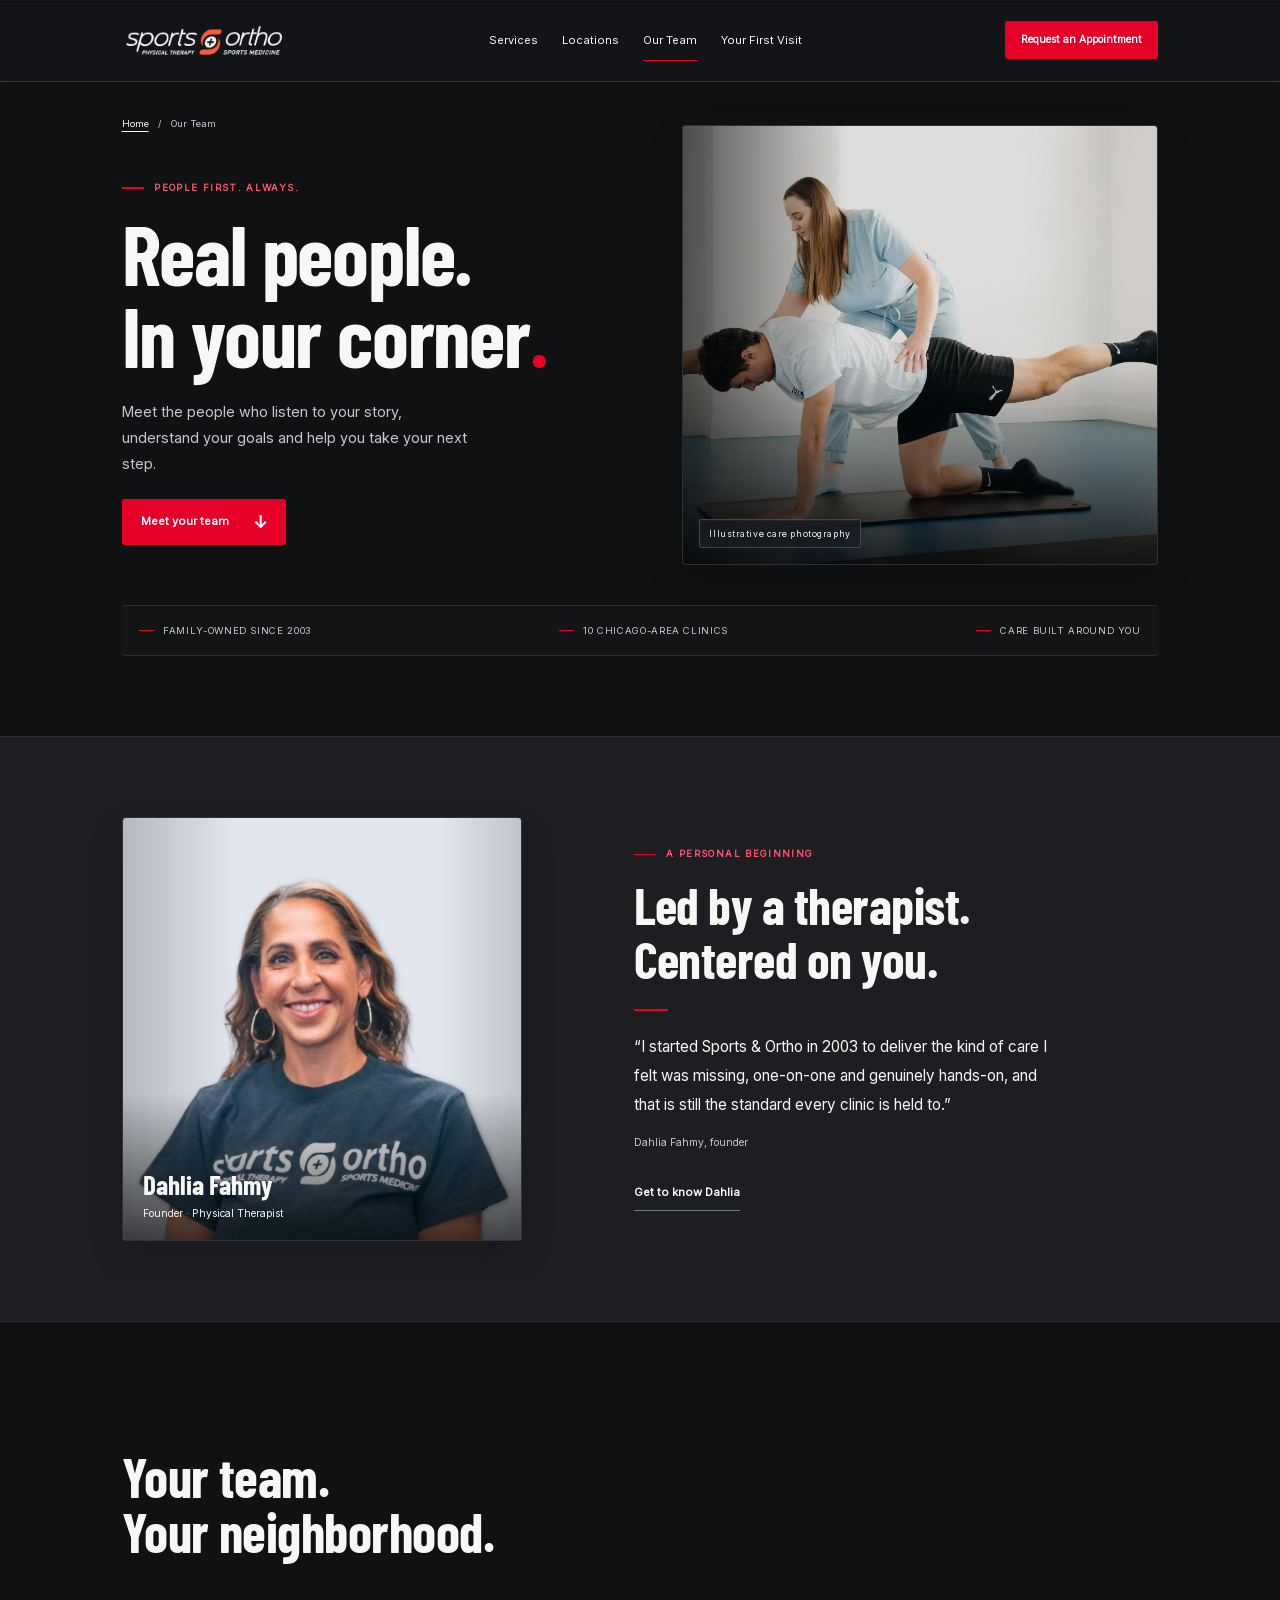
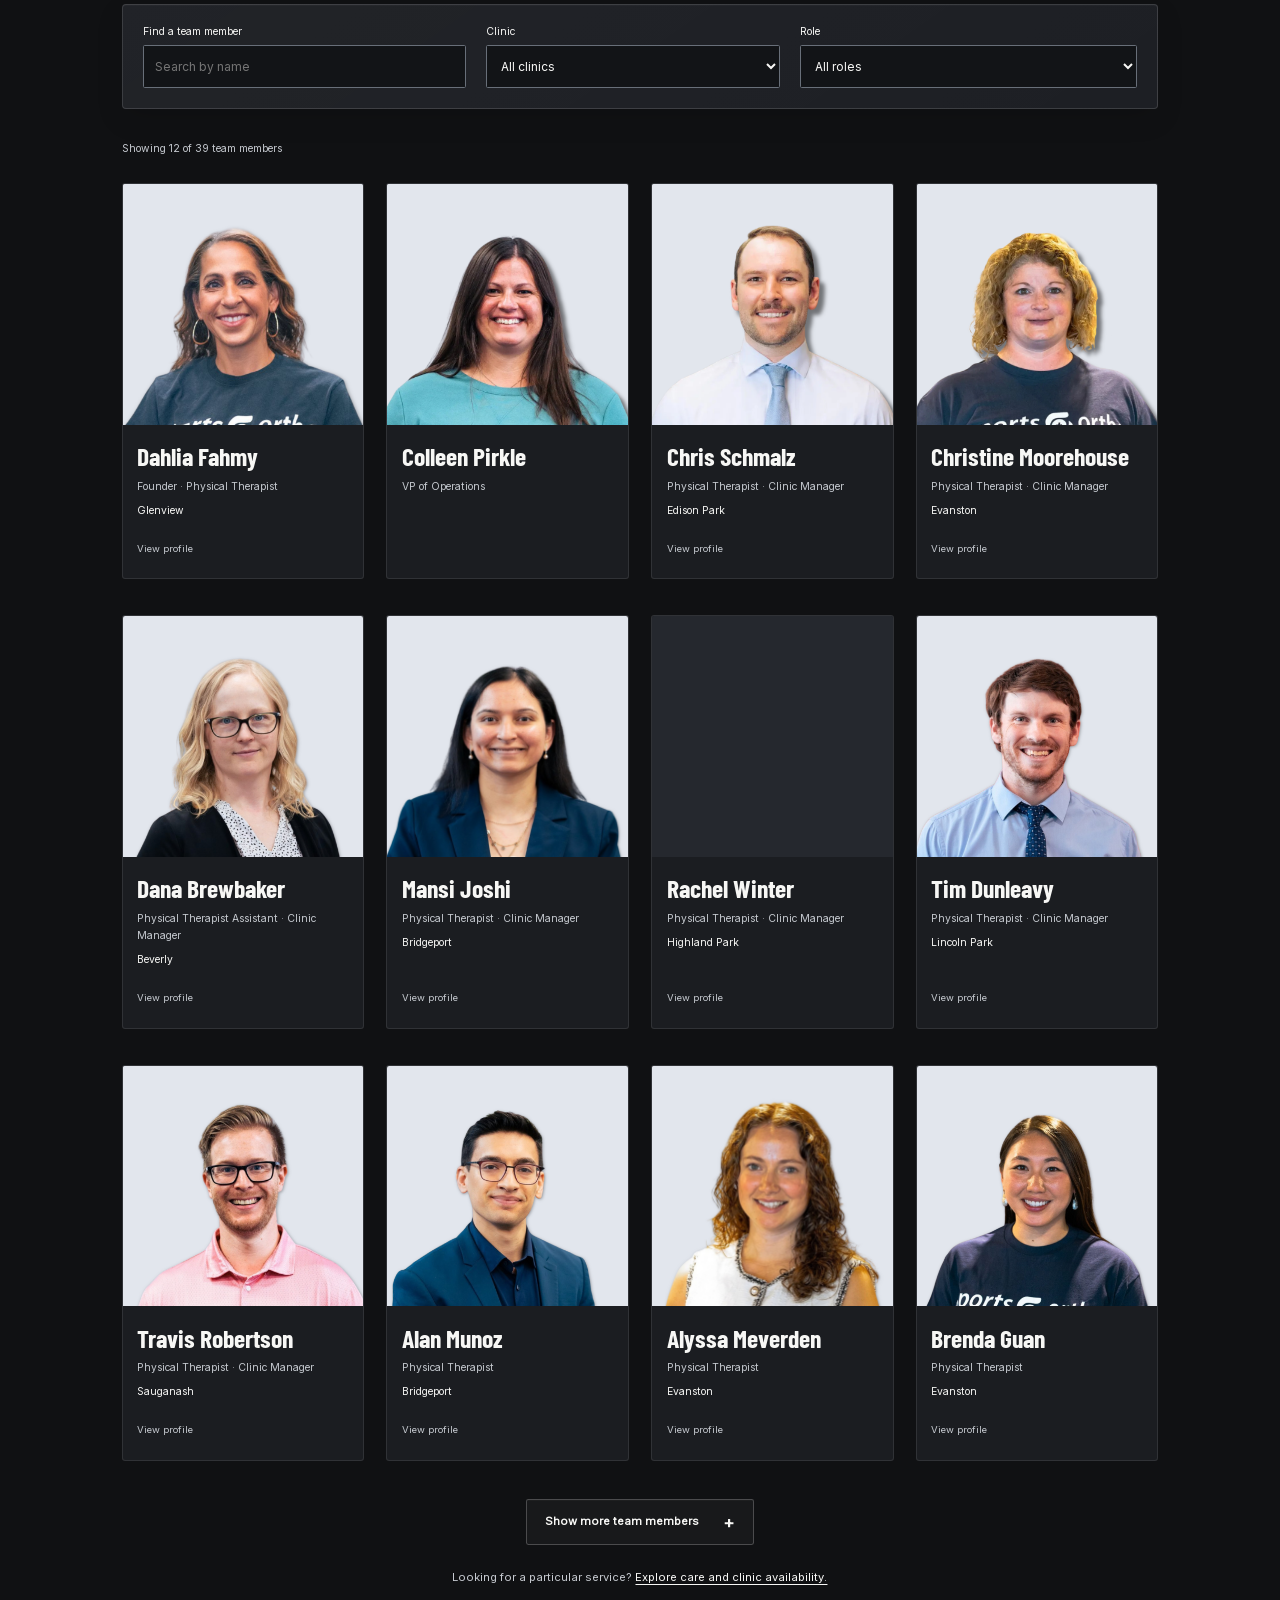
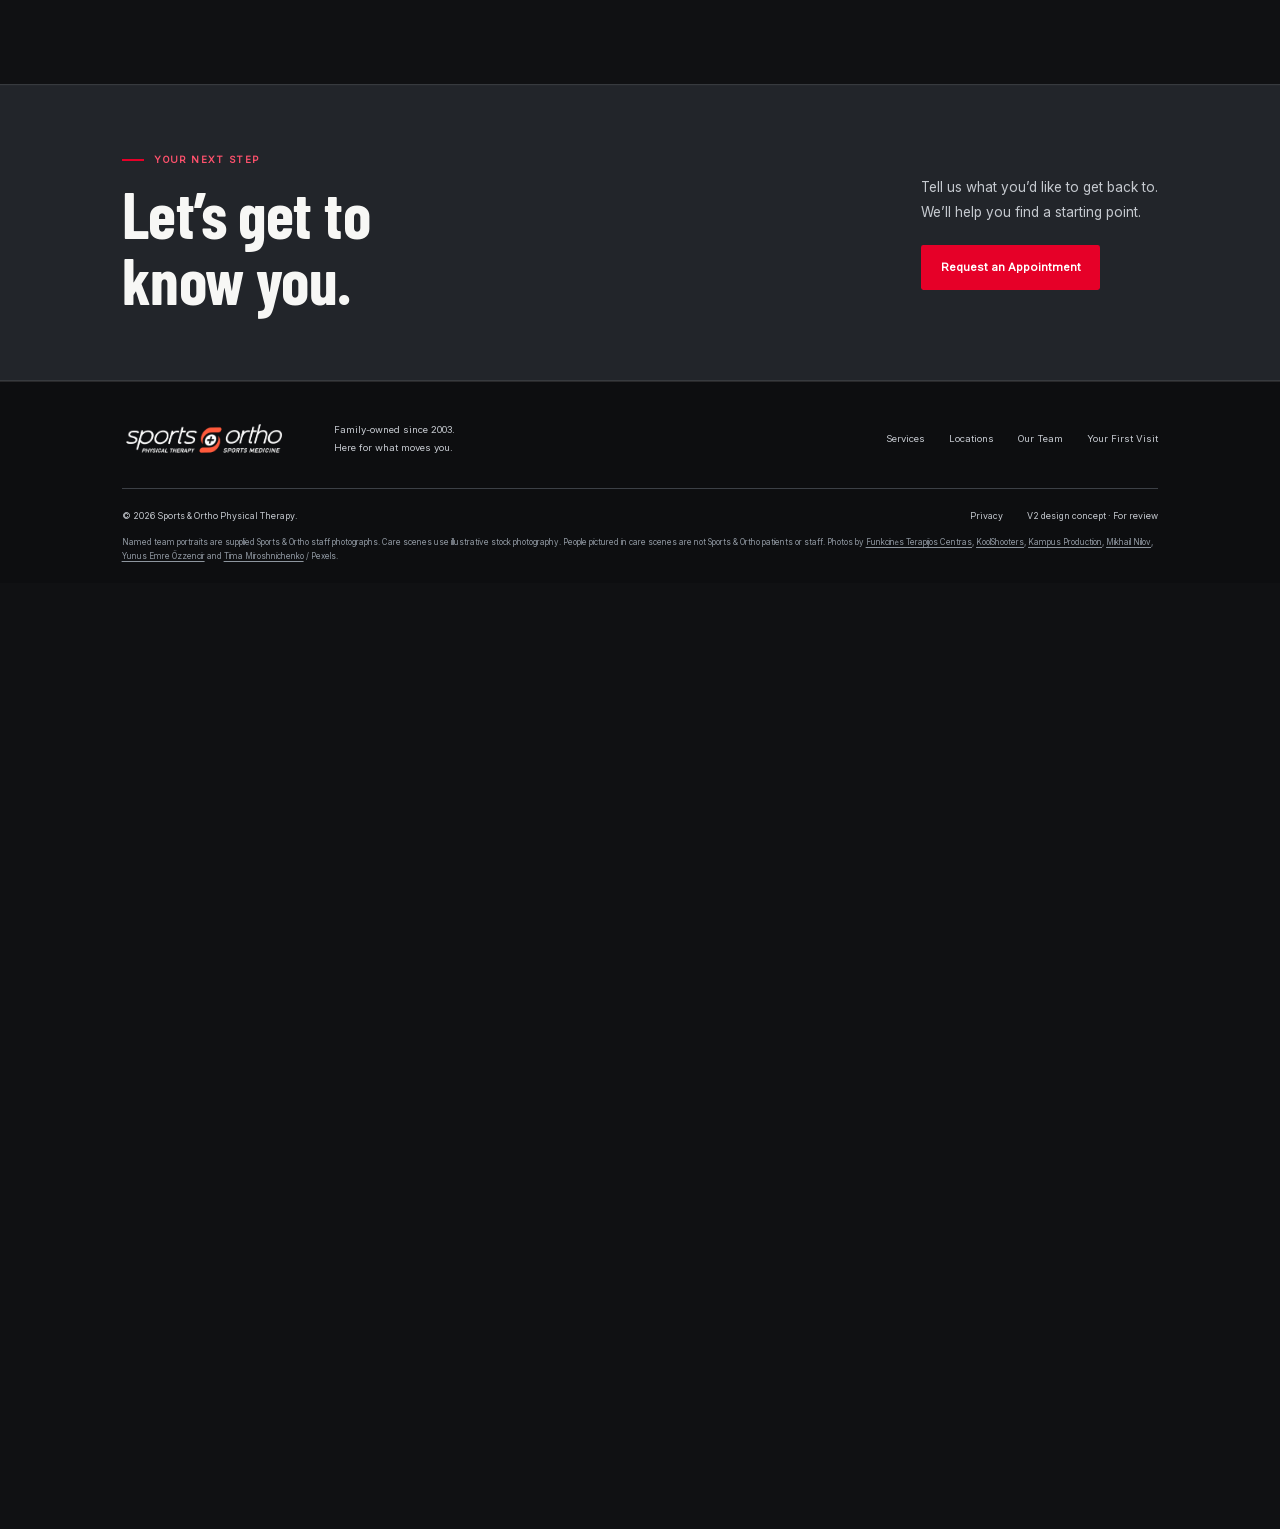
==== commit 135d4efb: "Match desktop layout to spacious review reference" ====
--- a/team.html
+++ b/team.html
@@ -7,6 +7,7 @@
   <meta name="description" content="Meet the people behind your care. A separate Sports & Ortho website concept.">
   <link rel="icon" href="assets/favicon.png"><link rel="stylesheet" href="style.css"><link rel="stylesheet" href="team.css?v=portrait-framing-1"><link rel="stylesheet" href="cinematic.css"><link rel="stylesheet" href="materials.css">
   <link rel="preload" href="assets/barlow-condensed-bold.ttf" as="font" type="font/ttf" crossorigin>
+<link rel="stylesheet" href="desktop-scale.css?v=1">
 </head>
 <body>
 <a class="skip" href="#main">Skip to content</a>
--- a/desktop-scale.css
+++ b/desktop-scale.css
@@ -0,0 +1,22 @@
+/* Match the supplied zoomed-out desktop reference at normal browser zoom.
+   Its logo, type, buttons and 1296px content column measure 80% of the
+   previous layout. Keep tablet/mobile sizing and browser zoom controls native. */
+@media (min-width: 1101px) {
+  body { zoom: .8; }
+  html { scroll-padding-top: 88px; }
+  /* Viewport units do not grow with CSS zoom: compensate so the hero still
+     fills the first screen, including on shorter laptop displays. */
+  .hero {
+    height: calc(125svh - 102px);
+    min-height: 650px;
+    max-height: none;
+  }
+  .hero-content { padding-top: 110px; }
+  .hero h1 { font-size: clamp(5rem, 9.6875vw, 7rem); }
+  .hero-bottom { bottom: 28px; }
+  dialog { max-height: calc(125svh - 32px); }
+}
+@media (min-width: 1101px) and (max-height: 680px) {
+  .hero-content { padding-top: 65px; }
+  .hero-bottom { bottom: 12px; }
+}
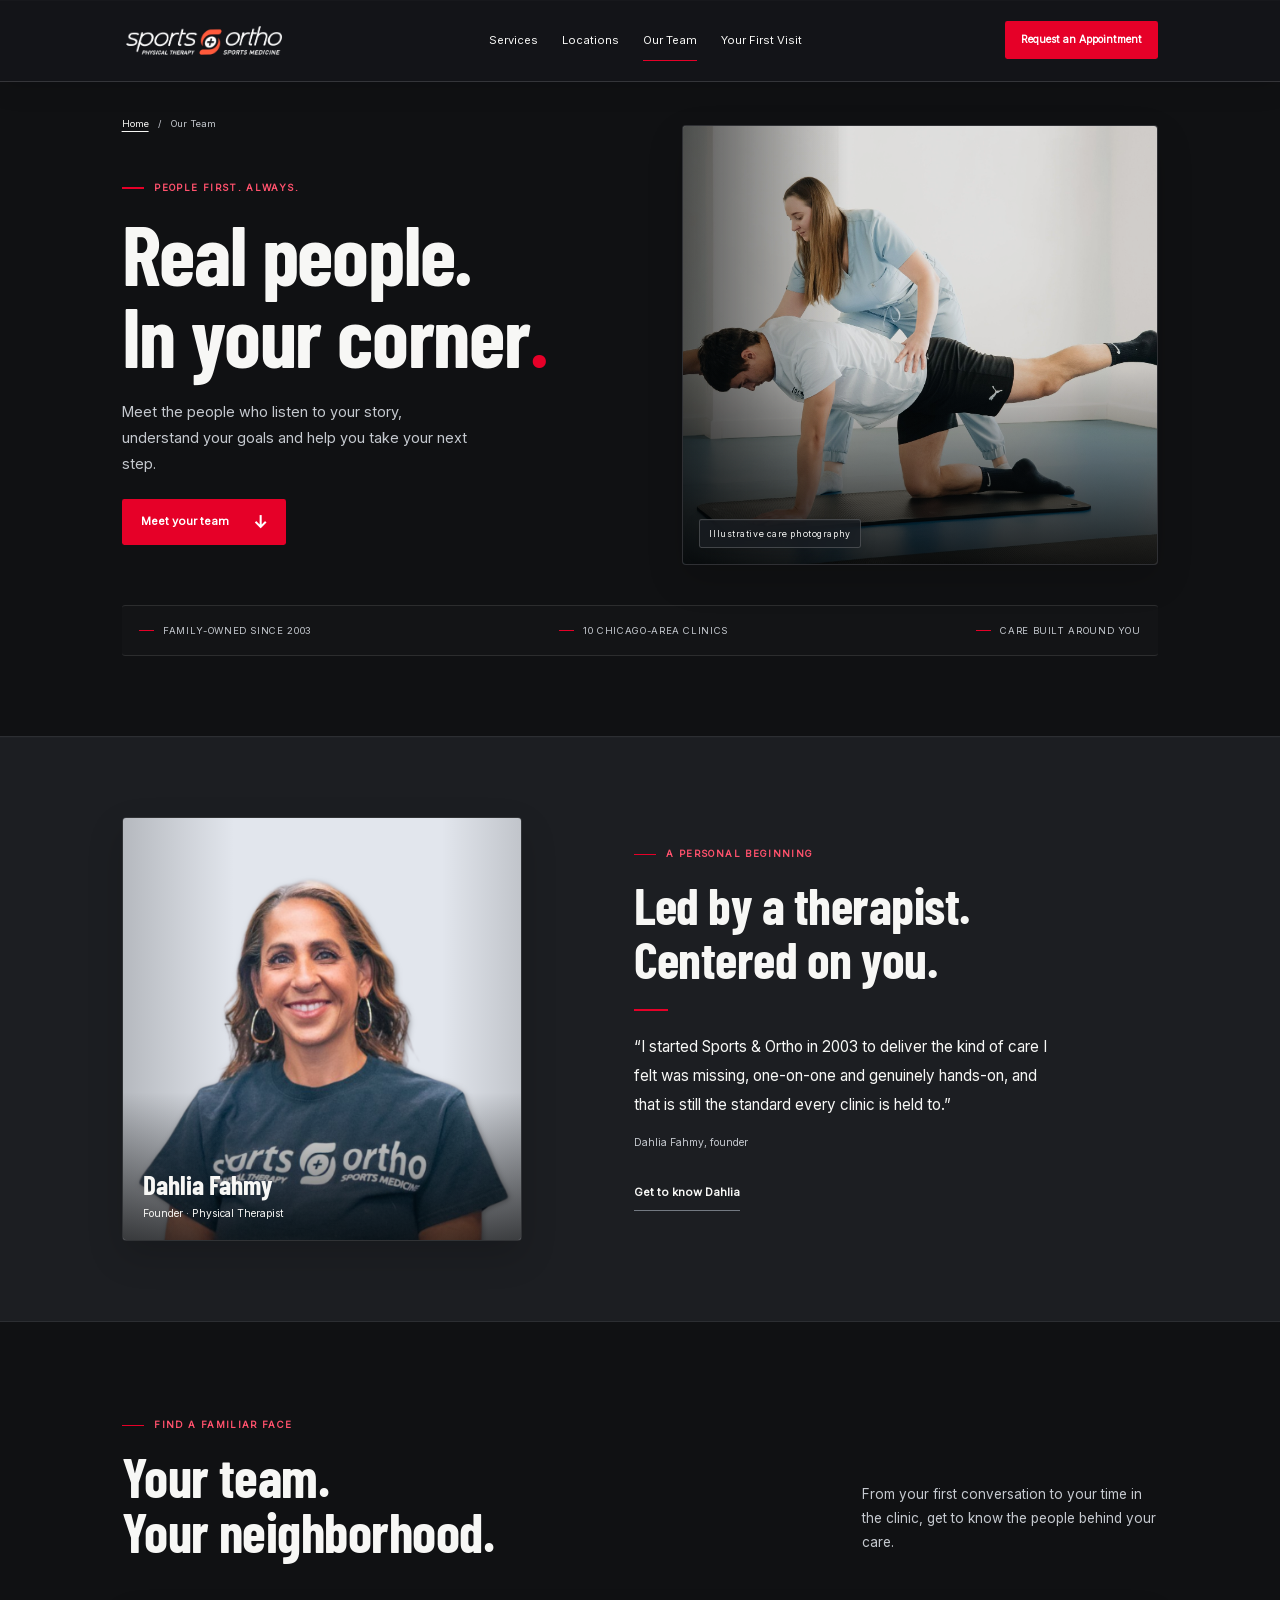
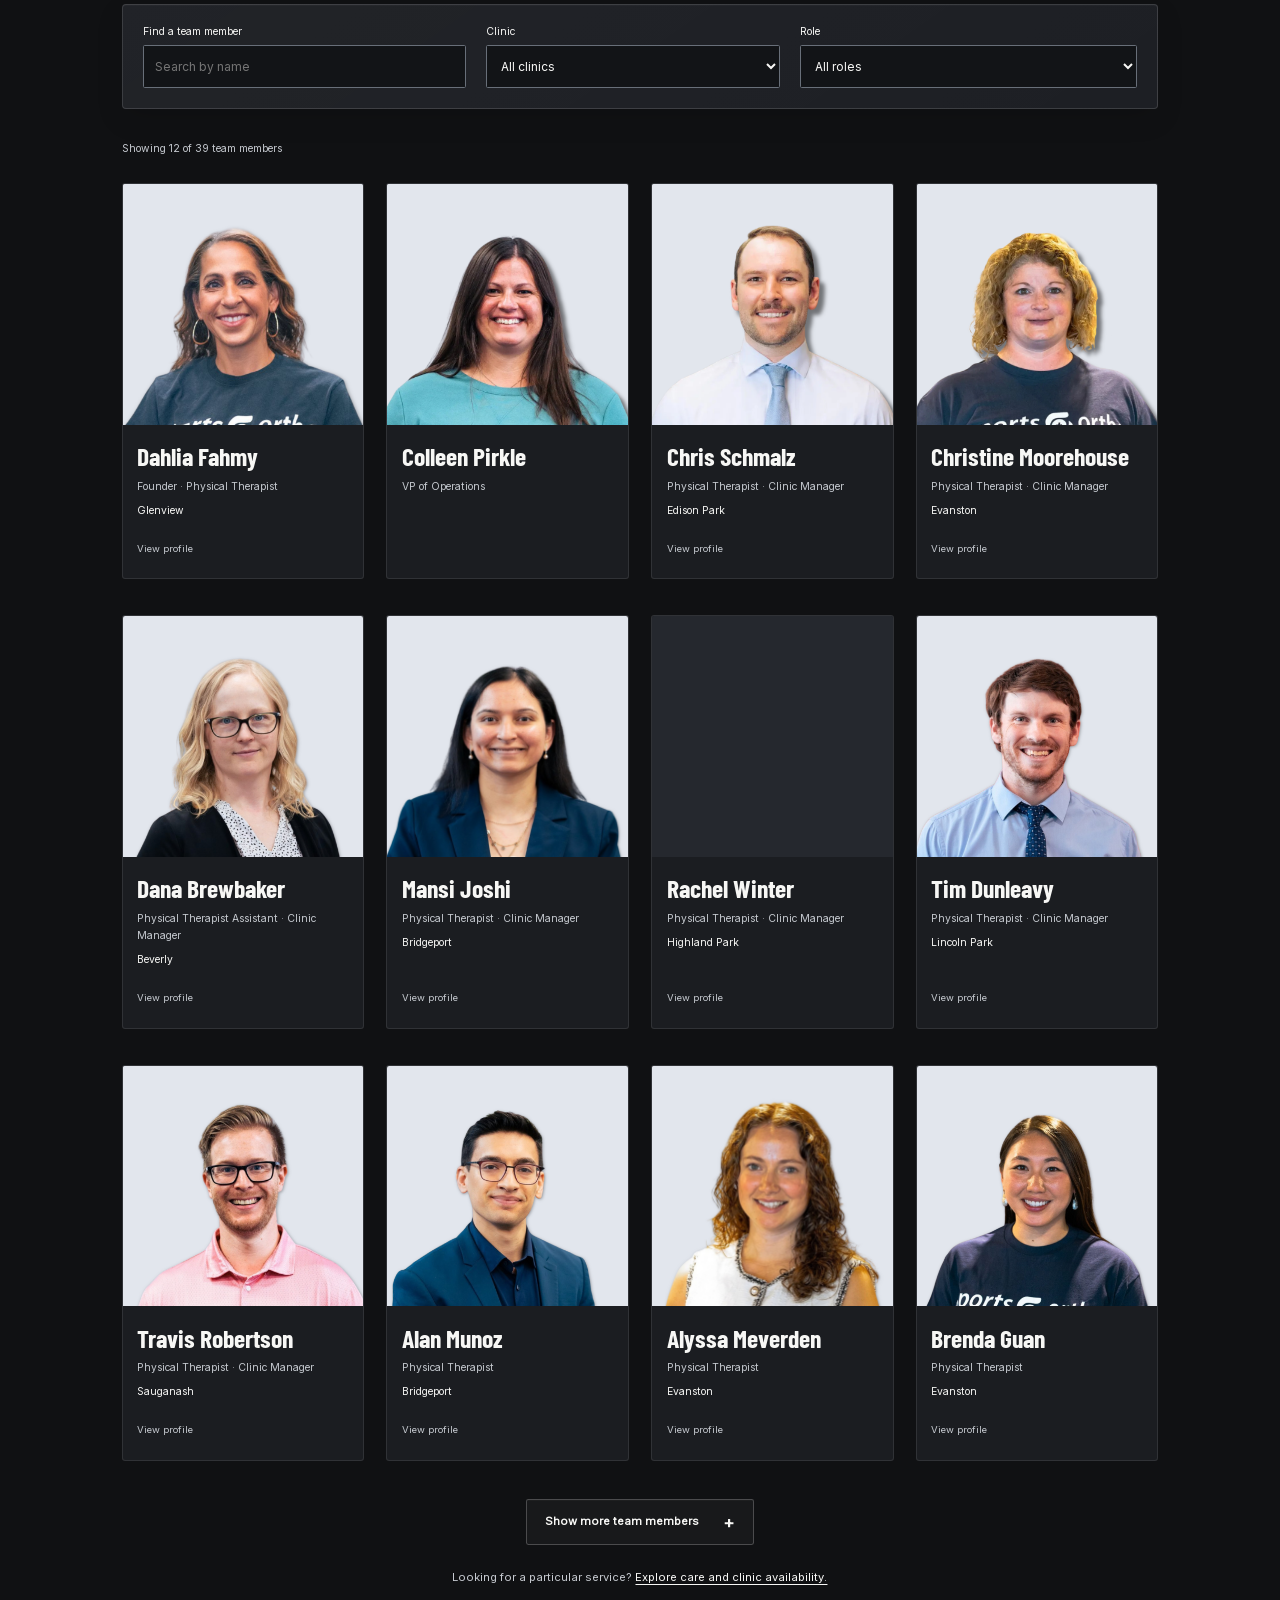
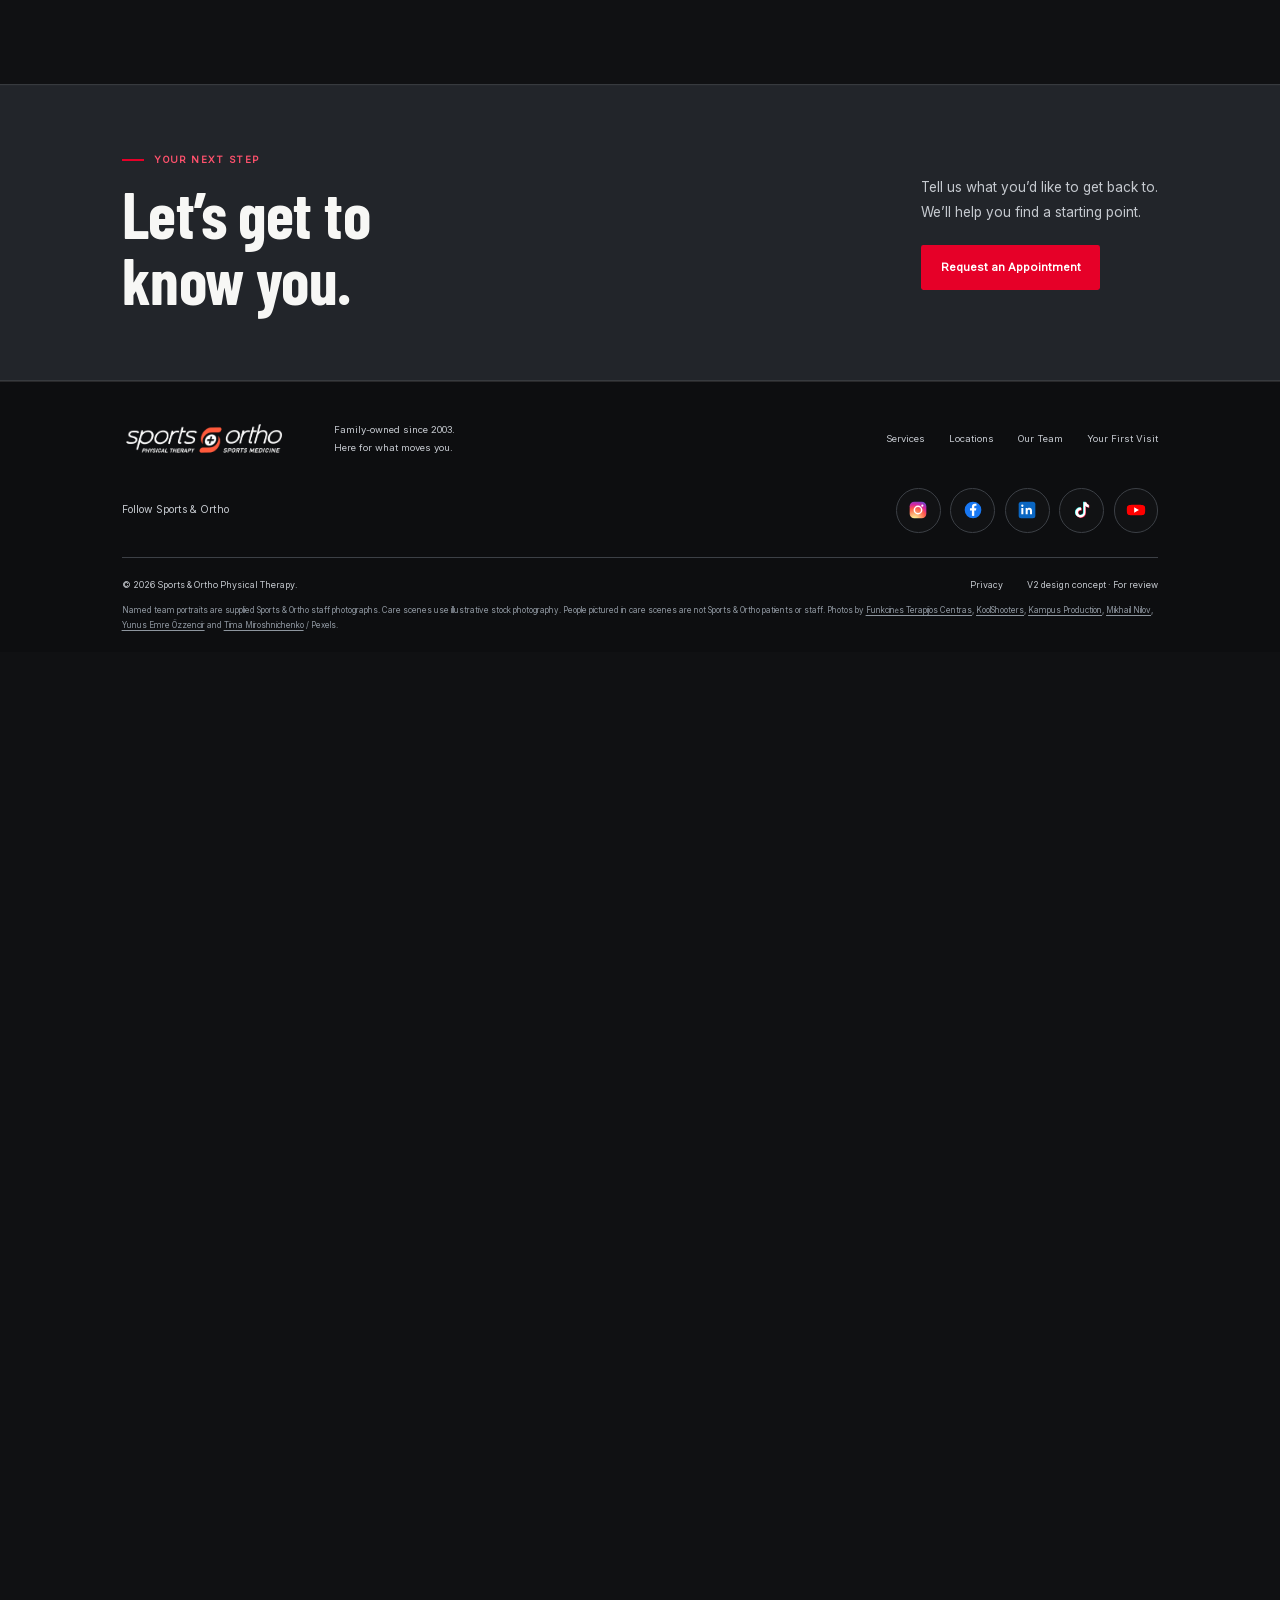
==== commit 894a217e: "Add social profile icons to shared footer" ====
--- a/team.html
+++ b/team.html
@@ -8,6 +8,7 @@
   <link rel="icon" href="assets/favicon.png"><link rel="stylesheet" href="style.css"><link rel="stylesheet" href="team.css?v=portrait-framing-1"><link rel="stylesheet" href="cinematic.css"><link rel="stylesheet" href="materials.css">
   <link rel="preload" href="assets/barlow-condensed-bold.ttf" as="font" type="font/ttf" crossorigin>
 <link rel="stylesheet" href="desktop-scale.css?v=1">
+  <link rel="stylesheet" href="footer-social.css?v=1">
 </head>
 <body>
 <a class="skip" href="#main">Skip to content</a>
@@ -62,7 +63,7 @@
 <article class="team-card" data-name="cameron mallory" data-locations="" data-roles="support"><div class="team-portrait"><div class="portrait-placeholder" aria-hidden="true"></div></div><div class="team-card-copy"><h3>Cameron Mallory</h3><p class="team-role">Marketing Coordinator</p><p class="team-clinic"></p></div></article>
 <article class="team-card" data-name="olga popazu" data-locations="" data-roles="support"><div class="team-portrait"><div class="portrait-placeholder" aria-hidden="true"></div></div><div class="team-card-copy"><h3>Olga Popazu</h3><p class="team-role">Social Media Coordinator</p><p class="team-clinic"></p></div></article></div><div id="team-empty" class="team-empty" hidden><h3>No matching team members.</h3><p>Try another name, clinic or role.</p><button class="button secondary" id="empty-reset">See the full team</button></div><div class="team-more"><button class="button secondary" id="team-load-more" hidden>Show more team members <span aria-hidden="true">+</span></button></div>
 <p class="team-directory-note">Looking for a particular service? <a href="index.html#services">Explore care and clinic availability.</a></p></section>
-<section class="team-closing"><div class="wrap"><div><p class="eyebrow">Your next step</p><h2>Let’s get to<br>know you.</h2></div><div><p>Tell us what you’d like to get back to.<br>We’ll help you find a starting point.</p><button class="button primary" data-appointment>Request an Appointment</button></div></div></section></main><footer class="footer"><div class="wrap"><div class="footer-main"><a class="brand" href="index.html" aria-label="Sports & Ortho Physical Therapy home"><img src="assets/logo.png" alt="Sports & Ortho Physical Therapy" width="205" height="66"></a><p>Family-owned since 2003.<br>Here for what moves you.</p><nav aria-label="Footer navigation"><a href="index.html#services">Services</a><a href="index.html#locations">Locations</a><a href="team.html">Our Team</a><a href="#first-visit" data-visit>Your First Visit</a></nav></div><div class="footer-base"><p>© 2026 Sports & Ortho Physical Therapy.</p><div><a href="https://sportsandortho.net/privacy/" target="_blank" rel="noopener">Privacy</a><span>V2 design concept · For review</span></div></div><p class="photo-credit" id="photo-credit">Named team portraits are supplied Sports &amp; Ortho staff photographs. Care scenes use illustrative stock photography. People pictured in care scenes are not Sports &amp; Ortho patients or staff. Photos by <a href="https://www.pexels.com/photo/physiotherapist-massaging-knee-20860607/" target="_blank" rel="noopener">Funkcinės Terapijos Centras</a>, <a href="https://www.pexels.com/photo/man-running-on-a-track-field-8533787/" target="_blank" rel="noopener">KoolShooters</a>, <a href="https://www.pexels.com/photo/person-sitting-on-exercise-mat-doing-stretching-6922129/" target="_blank" rel="noopener">Kampus Production</a>, <a href="https://www.pexels.com/photo/a-woman-jogging-at-a-running-track-8455970/" target="_blank" rel="noopener">Mikhail Nilov</a>, <a href="https://www.pexels.com/photo/silhouette-of-tennis-player-at-sunset-28435182/" target="_blank" rel="noopener">Yunus Emre Özzencir</a> and <a href="https://www.pexels.com/photo/people-woman-rope-sport-6388468/" target="_blank" rel="noopener">Tima Miroshnichenko</a> / Pexels.</p></div></footer>
+<section class="team-closing"><div class="wrap"><div><p class="eyebrow">Your next step</p><h2>Let’s get to<br>know you.</h2></div><div><p>Tell us what you’d like to get back to.<br>We’ll help you find a starting point.</p><button class="button primary" data-appointment>Request an Appointment</button></div></div></section></main><footer class="footer"><div class="wrap"><div class="footer-main"><a class="brand" href="index.html" aria-label="Sports & Ortho Physical Therapy home"><img src="assets/logo.png" alt="Sports & Ortho Physical Therapy" width="205" height="66"></a><p>Family-owned since 2003.<br>Here for what moves you.</p><nav aria-label="Footer navigation"><a href="index.html#services">Services</a><a href="index.html#locations">Locations</a><a href="team.html">Our Team</a><a href="#first-visit" data-visit>Your First Visit</a></nav></div><div class="footer-social"><p>Follow Sports &amp; Ortho</p><nav aria-label="Social media"><a href="https://www.instagram.com/sportsandortho/" target="_blank" rel="noopener" aria-label="Instagram" title="Instagram (opens in a new tab)"><svg aria-hidden="true" focusable="false" viewBox="0 0 24 24"><defs><radialGradient id="sg-ig" cx="30%" cy="107%" r="150%"><stop offset="0%" stop-color="#fdf497"/><stop offset="5%" stop-color="#fdf497"/><stop offset="45%" stop-color="#fd5949"/><stop offset="60%" stop-color="#d6249f"/><stop offset="90%" stop-color="#285AEB"/></radialGradient></defs><rect x="2" y="2" width="20" height="20" rx="5.5" fill="url(#sg-ig)"/><circle cx="12" cy="12" r="4.4" fill="none" stroke="#fff" stroke-width="1.8"/><circle cx="17.2" cy="6.8" r="1.3" fill="#fff"/></svg></a><a href="https://www.facebook.com/sportsandortho/" target="_blank" rel="noopener" aria-label="Facebook" title="Facebook (opens in a new tab)"><svg aria-hidden="true" focusable="false" viewBox="0 0 24 24"><circle cx="12" cy="12" r="10" fill="#1877F2"/><path d="M15.6 12.5l.4-2.6h-2.5V8.2c0-.7.35-1.4 1.47-1.4h1.14V4.6s-1.03-.18-2.02-.18c-2.06 0-3.41 1.25-3.41 3.51v2h-2.3v2.6h2.3V19a9 9 0 002.82 0v-6.5h2.1z" fill="#fff"/></svg></a><a href="https://www.linkedin.com/company/sportsandortho/" target="_blank" rel="noopener" aria-label="LinkedIn" title="LinkedIn (opens in a new tab)"><svg aria-hidden="true" focusable="false" viewBox="0 0 24 24"><rect x="2" y="2" width="20" height="20" rx="3" fill="#0A66C2"/><path d="M7.6 9.6V17H5.2V9.6h2.4zM6.4 5.5a1.4 1.4 0 110 2.8 1.4 1.4 0 010-2.8zM10.1 9.6h2.3v1c.4-.6 1.2-1.2 2.4-1.2 2 0 3.2 1.3 3.2 3.6V17h-2.4v-3.6c0-1-.4-1.6-1.3-1.6-.9 0-1.5.6-1.5 1.6V17h-2.4V9.6z" fill="#fff"/></svg></a><a href="https://www.tiktok.com/@sportsandortho" target="_blank" rel="noopener" aria-label="TikTok" title="TikTok (opens in a new tab)"><svg aria-hidden="true" focusable="false" viewBox="0 0 24 24"><path d="M20.2 8.9a6 6 0 01-4.1-2v8.2a6 6 0 11-6-6c.3 0 .6 0 .9.1v3a3 3 0 100 5.8 3 3 0 002.9-3V2.6h3a6 6 0 003.3 3.4v2.9z" fill="#25F4EE" transform="translate(-.6,-.4)"/><path d="M20.2 8.9a6 6 0 01-4.1-2v8.2a6 6 0 11-6-6c.3 0 .6 0 .9.1v3a3 3 0 100 5.8 3 3 0 002.9-3V2.6h3a6 6 0 003.3 3.4v2.9z" fill="#FE2C55" transform="translate(.6,.4)"/><path d="M20.2 8.9a6 6 0 01-4.1-2v8.2a6 6 0 11-6-6c.3 0 .6 0 .9.1v3a3 3 0 100 5.8 3 3 0 002.9-3V2.6h3a6 6 0 003.3 3.4v2.9z" fill="#ffffff"/></svg></a><a href="https://www.youtube.com/@sportsandorthopt" target="_blank" rel="noopener" aria-label="YouTube" title="YouTube (opens in a new tab)"><svg aria-hidden="true" focusable="false" viewBox="0 0 24 24"><path d="M23 12c0-2.5-.25-3.9-.55-4.5a2.5 2.5 0 00-1.75-1.35C19.15 5.7 12 5.7 12 5.7s-7.15 0-8.7.45A2.5 2.5 0 001.55 7.5C1.25 8.1 1 9.5 1 12s.25 3.9.55 4.5a2.5 2.5 0 001.75 1.35c1.55.45 8.7.45 8.7.45s7.15 0 8.7-.45a2.5 2.5 0 001.75-1.35c.3-.6.55-2 .55-4.5z" fill="#FF0000"/><path d="M9.8 15.2V8.8l5.7 3.2-5.7 3.2z" fill="#fff"/></svg></a></nav></div><div class="footer-base"><p>© 2026 Sports & Ortho Physical Therapy.</p><div><a href="https://sportsandortho.net/privacy/" target="_blank" rel="noopener">Privacy</a><span>V2 design concept · For review</span></div></div><p class="photo-credit" id="photo-credit">Named team portraits are supplied Sports &amp; Ortho staff photographs. Care scenes use illustrative stock photography. People pictured in care scenes are not Sports &amp; Ortho patients or staff. Photos by <a href="https://www.pexels.com/photo/physiotherapist-massaging-knee-20860607/" target="_blank" rel="noopener">Funkcinės Terapijos Centras</a>, <a href="https://www.pexels.com/photo/man-running-on-a-track-field-8533787/" target="_blank" rel="noopener">KoolShooters</a>, <a href="https://www.pexels.com/photo/person-sitting-on-exercise-mat-doing-stretching-6922129/" target="_blank" rel="noopener">Kampus Production</a>, <a href="https://www.pexels.com/photo/a-woman-jogging-at-a-running-track-8455970/" target="_blank" rel="noopener">Mikhail Nilov</a>, <a href="https://www.pexels.com/photo/silhouette-of-tennis-player-at-sunset-28435182/" target="_blank" rel="noopener">Yunus Emre Özzencir</a> and <a href="https://www.pexels.com/photo/people-woman-rope-sport-6388468/" target="_blank" rel="noopener">Tima Miroshnichenko</a> / Pexels.</p></div></footer>
 
 <dialog id="appointment-dialog" aria-labelledby="appointment-heading"><button class="dialog-close" aria-label="Close appointment preview">×</button><p class="eyebrow">Take your next step</p><h2 id="appointment-heading">Let’s start with you.</h2><p class="demo-notice">Design preview only. Use sample details. Nothing is sent or saved, and no appointment is booked.</p><form id="demo-form"><label>Your name<input name="name" autocomplete="off" placeholder="Sample name" required></label><label>Callback number<input name="phone" type="tel" autocomplete="off" placeholder="Sample phone number" required></label><label>Preferred clinic<select name="clinic" required><option value="">Select a clinic</option><option>Beverly</option><option>Bridgeport</option><option>Edison Park</option><option>Evanston</option><option>Glenview</option><option>Highland Park</option><option>Lake Forest</option><option>Lincoln Park</option><option>Midway</option><option>Sauganash</option></select></label><button class="button primary" type="submit">Preview request</button></form><div class="demo-result" hidden tabindex="-1"><h3>You’ve taken the first step.</h3><p>On the finished website, the team would follow up to discuss your request. This preview has not sent or booked anything.</p><button class="button secondary dialog-done">Back to the concept</button></div></dialog>
 <dialog id="visit-dialog" aria-labelledby="visit-heading"><button class="dialog-close" aria-label="Close first visit information">×</button><p class="eyebrow">Your first visit</p><h2 id="visit-heading">Come as you are.<br>We’ll start together.</h2><p>Talk through what’s been difficult, what you want to return to and how you’re moving today.</p><ul><li>Bring your photo ID and insurance card, if you have one.</li><li>Wear comfortable clothes you can move in.</li><li>Bring any relevant medical reports or surgery instructions.</li></ul><p>Your benefits are verified and explained before your first visit.</p><button class="button primary" data-appointment>Request an Appointment</button></dialog>
--- a/desktop-scale.css
+++ b/desktop-scale.css
@@ -11,10 +11,13 @@
     min-height: 650px;
     max-height: none;
   }
-  .hero-content { padding-top: 110px; }
+  .hero-content { padding-top: 170px; }
   .hero h1 { font-size: clamp(5rem, 9.6875vw, 7rem); }
   .hero-bottom { bottom: 28px; }
   dialog { max-height: calc(125svh - 32px); }
+}
+@media (min-width: 1101px) and (max-height: 800px) {
+  .hero-content { padding-top: 110px; }
 }
 @media (min-width: 1101px) and (max-height: 680px) {
   .hero-content { padding-top: 65px; }
--- a/footer-social.css
+++ b/footer-social.css
@@ -0,0 +1,13 @@
+/* Shared social links for the v2 review pages. */
+.footer-social { display:flex; align-items:center; justify-content:space-between; gap:24px; padding:0 0 30px; }
+.footer-social > p { color:var(--text); font-size:.8125rem; line-height:1.6; }
+.footer-social nav { display:flex; flex-wrap:wrap; gap:12px; }
+.footer-social a { display:inline-flex; align-items:center; justify-content:center; width:56px; height:56px; border:1px solid var(--line); border-radius:50%; background:#ffffff04; transition:background .2s,border-color .2s; }
+.footer-social a:hover { background:#ffffff10; border-color:#ffffff70; }
+.footer-social svg { display:block; width:25px; height:25px; }
+@media(max-width:600px) {
+ .footer-social { align-items:flex-start; flex-direction:column; gap:14px; padding-bottom:26px; }
+ .footer-social nav { gap:10px; }
+ .footer-social a { width:44px; height:44px; }
+ .footer-social svg { width:22px; height:22px; }
+}
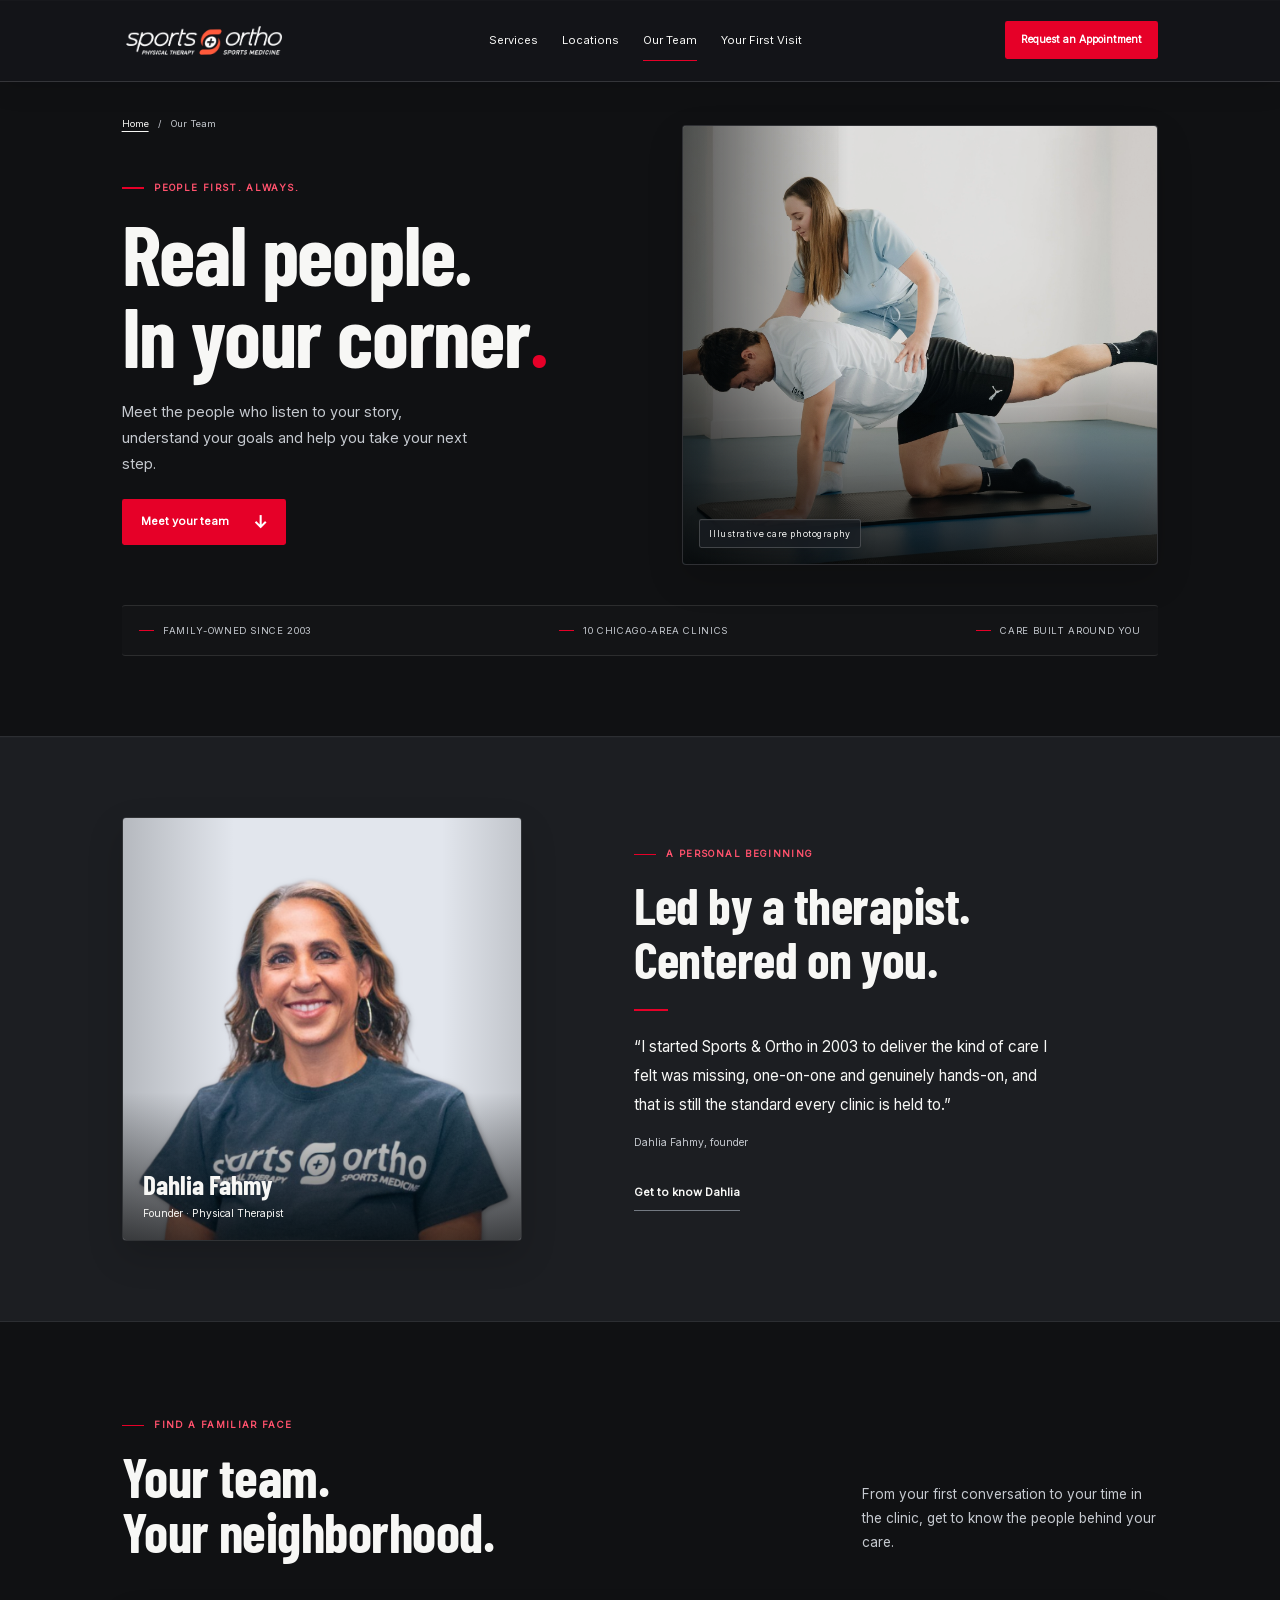
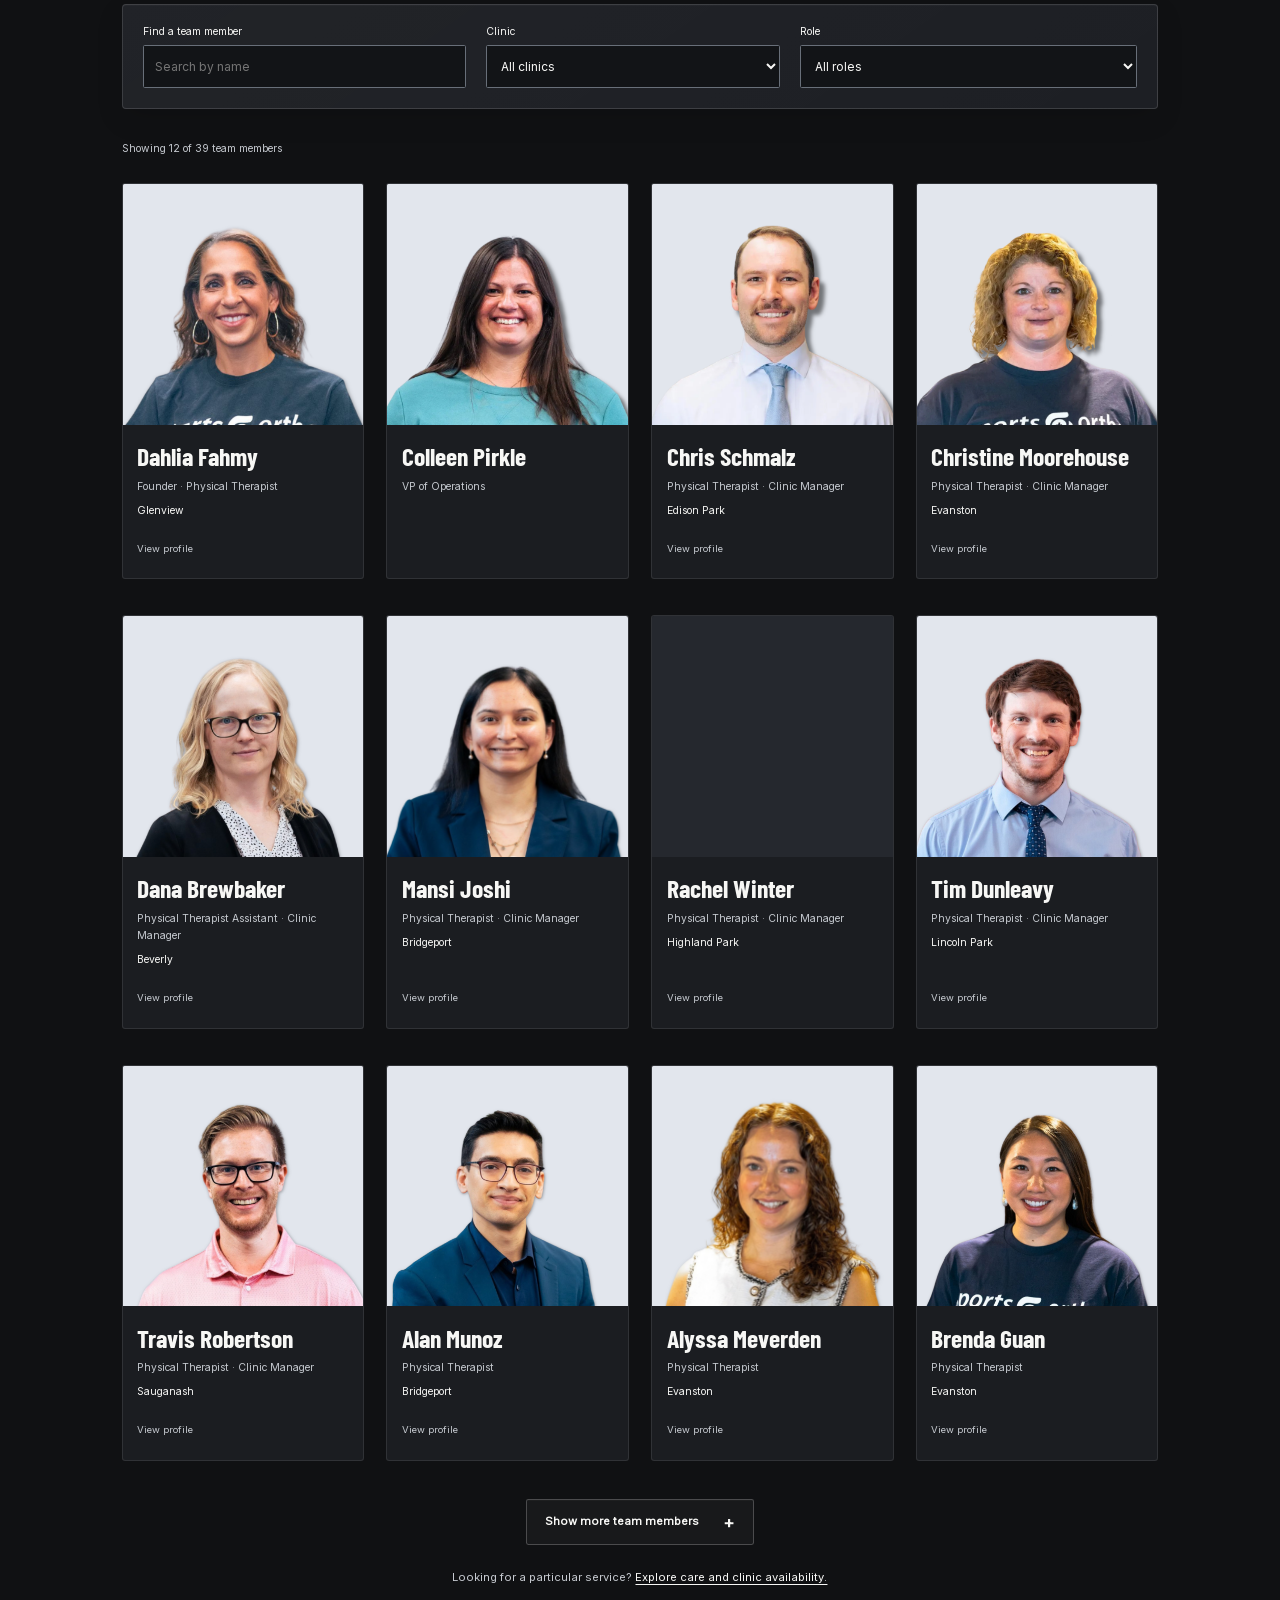
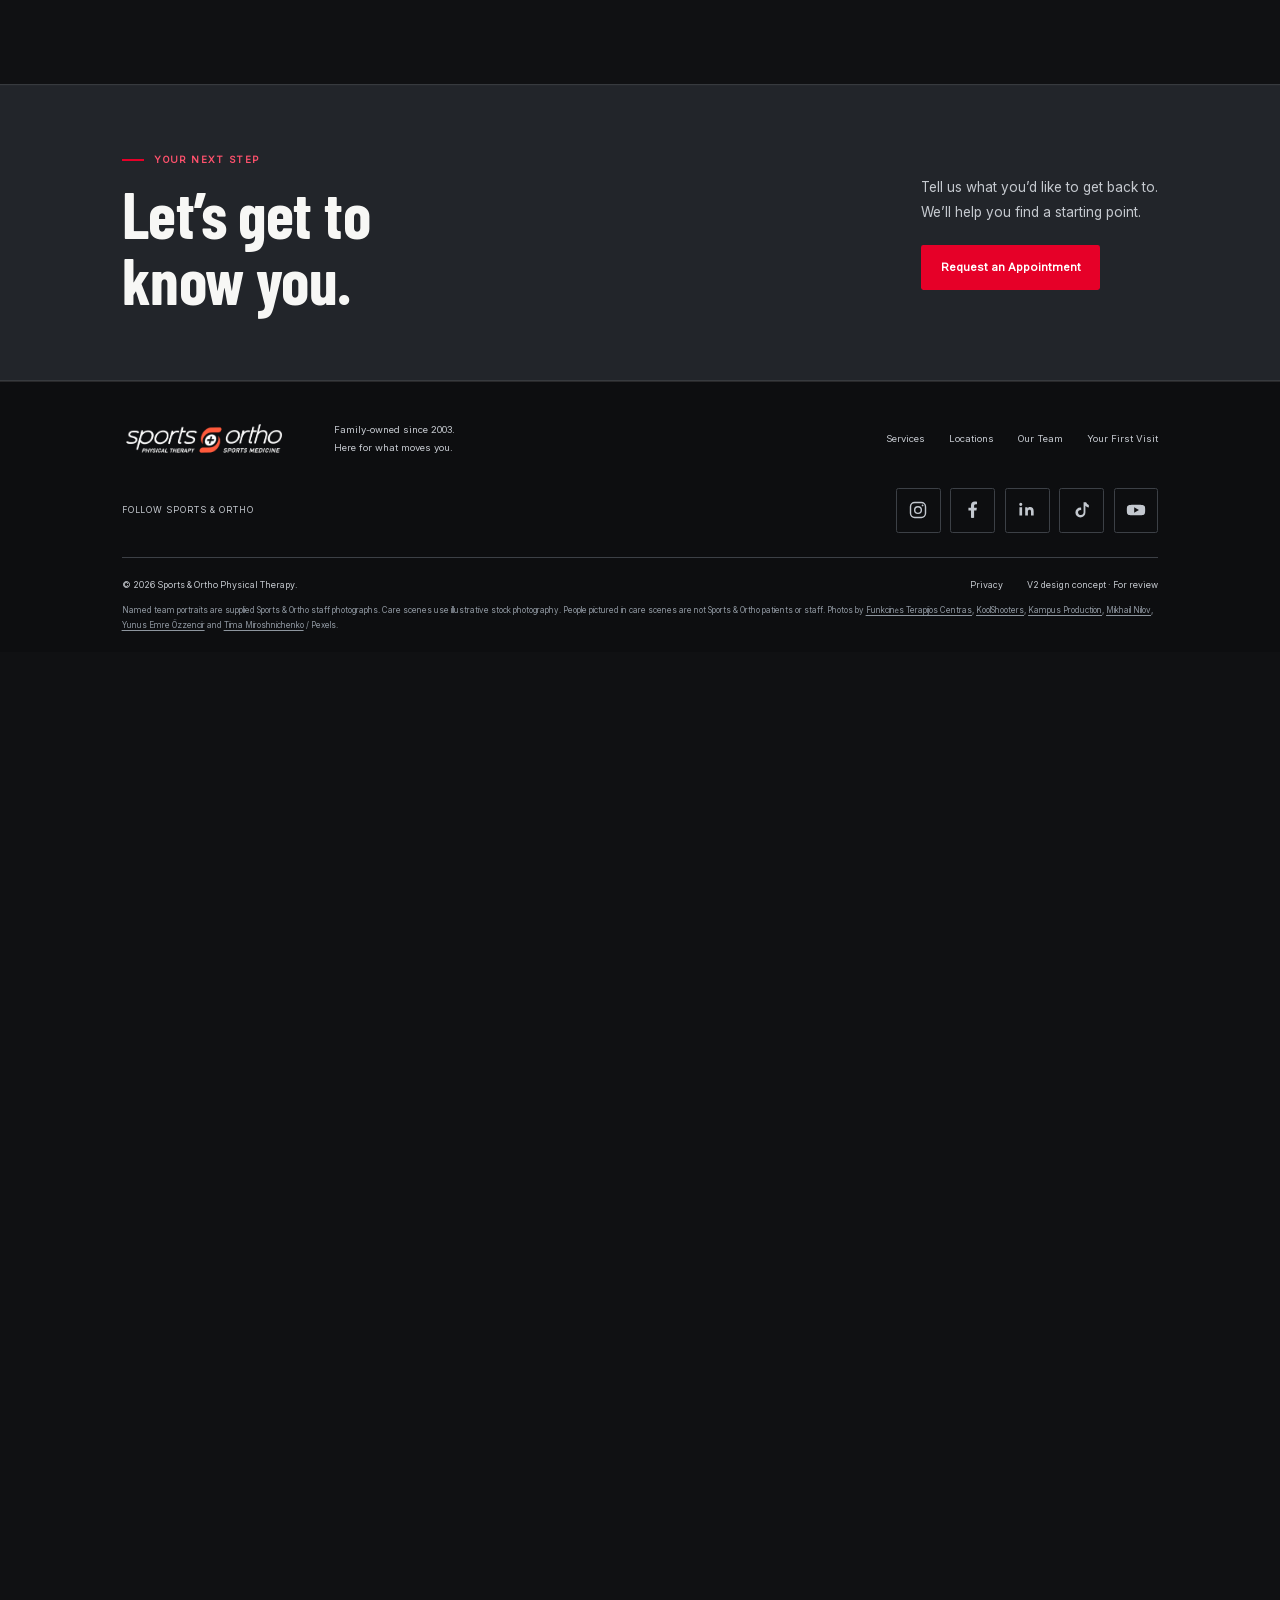
==== commit c4af66da: "Match footer social icons to cinematic styling" ====
--- a/team.html
+++ b/team.html
@@ -8,7 +8,7 @@
   <link rel="icon" href="assets/favicon.png"><link rel="stylesheet" href="style.css"><link rel="stylesheet" href="team.css?v=portrait-framing-1"><link rel="stylesheet" href="cinematic.css"><link rel="stylesheet" href="materials.css">
   <link rel="preload" href="assets/barlow-condensed-bold.ttf" as="font" type="font/ttf" crossorigin>
 <link rel="stylesheet" href="desktop-scale.css?v=1">
-  <link rel="stylesheet" href="footer-social.css?v=1">
+  <link rel="stylesheet" href="footer-social.css?v=2">
 </head>
 <body>
 <a class="skip" href="#main">Skip to content</a>
@@ -63,7 +63,7 @@
 <article class="team-card" data-name="cameron mallory" data-locations="" data-roles="support"><div class="team-portrait"><div class="portrait-placeholder" aria-hidden="true"></div></div><div class="team-card-copy"><h3>Cameron Mallory</h3><p class="team-role">Marketing Coordinator</p><p class="team-clinic"></p></div></article>
 <article class="team-card" data-name="olga popazu" data-locations="" data-roles="support"><div class="team-portrait"><div class="portrait-placeholder" aria-hidden="true"></div></div><div class="team-card-copy"><h3>Olga Popazu</h3><p class="team-role">Social Media Coordinator</p><p class="team-clinic"></p></div></article></div><div id="team-empty" class="team-empty" hidden><h3>No matching team members.</h3><p>Try another name, clinic or role.</p><button class="button secondary" id="empty-reset">See the full team</button></div><div class="team-more"><button class="button secondary" id="team-load-more" hidden>Show more team members <span aria-hidden="true">+</span></button></div>
 <p class="team-directory-note">Looking for a particular service? <a href="index.html#services">Explore care and clinic availability.</a></p></section>
-<section class="team-closing"><div class="wrap"><div><p class="eyebrow">Your next step</p><h2>Let’s get to<br>know you.</h2></div><div><p>Tell us what you’d like to get back to.<br>We’ll help you find a starting point.</p><button class="button primary" data-appointment>Request an Appointment</button></div></div></section></main><footer class="footer"><div class="wrap"><div class="footer-main"><a class="brand" href="index.html" aria-label="Sports & Ortho Physical Therapy home"><img src="assets/logo.png" alt="Sports & Ortho Physical Therapy" width="205" height="66"></a><p>Family-owned since 2003.<br>Here for what moves you.</p><nav aria-label="Footer navigation"><a href="index.html#services">Services</a><a href="index.html#locations">Locations</a><a href="team.html">Our Team</a><a href="#first-visit" data-visit>Your First Visit</a></nav></div><div class="footer-social"><p>Follow Sports &amp; Ortho</p><nav aria-label="Social media"><a href="https://www.instagram.com/sportsandortho/" target="_blank" rel="noopener" aria-label="Instagram" title="Instagram (opens in a new tab)"><svg aria-hidden="true" focusable="false" viewBox="0 0 24 24"><defs><radialGradient id="sg-ig" cx="30%" cy="107%" r="150%"><stop offset="0%" stop-color="#fdf497"/><stop offset="5%" stop-color="#fdf497"/><stop offset="45%" stop-color="#fd5949"/><stop offset="60%" stop-color="#d6249f"/><stop offset="90%" stop-color="#285AEB"/></radialGradient></defs><rect x="2" y="2" width="20" height="20" rx="5.5" fill="url(#sg-ig)"/><circle cx="12" cy="12" r="4.4" fill="none" stroke="#fff" stroke-width="1.8"/><circle cx="17.2" cy="6.8" r="1.3" fill="#fff"/></svg></a><a href="https://www.facebook.com/sportsandortho/" target="_blank" rel="noopener" aria-label="Facebook" title="Facebook (opens in a new tab)"><svg aria-hidden="true" focusable="false" viewBox="0 0 24 24"><circle cx="12" cy="12" r="10" fill="#1877F2"/><path d="M15.6 12.5l.4-2.6h-2.5V8.2c0-.7.35-1.4 1.47-1.4h1.14V4.6s-1.03-.18-2.02-.18c-2.06 0-3.41 1.25-3.41 3.51v2h-2.3v2.6h2.3V19a9 9 0 002.82 0v-6.5h2.1z" fill="#fff"/></svg></a><a href="https://www.linkedin.com/company/sportsandortho/" target="_blank" rel="noopener" aria-label="LinkedIn" title="LinkedIn (opens in a new tab)"><svg aria-hidden="true" focusable="false" viewBox="0 0 24 24"><rect x="2" y="2" width="20" height="20" rx="3" fill="#0A66C2"/><path d="M7.6 9.6V17H5.2V9.6h2.4zM6.4 5.5a1.4 1.4 0 110 2.8 1.4 1.4 0 010-2.8zM10.1 9.6h2.3v1c.4-.6 1.2-1.2 2.4-1.2 2 0 3.2 1.3 3.2 3.6V17h-2.4v-3.6c0-1-.4-1.6-1.3-1.6-.9 0-1.5.6-1.5 1.6V17h-2.4V9.6z" fill="#fff"/></svg></a><a href="https://www.tiktok.com/@sportsandortho" target="_blank" rel="noopener" aria-label="TikTok" title="TikTok (opens in a new tab)"><svg aria-hidden="true" focusable="false" viewBox="0 0 24 24"><path d="M20.2 8.9a6 6 0 01-4.1-2v8.2a6 6 0 11-6-6c.3 0 .6 0 .9.1v3a3 3 0 100 5.8 3 3 0 002.9-3V2.6h3a6 6 0 003.3 3.4v2.9z" fill="#25F4EE" transform="translate(-.6,-.4)"/><path d="M20.2 8.9a6 6 0 01-4.1-2v8.2a6 6 0 11-6-6c.3 0 .6 0 .9.1v3a3 3 0 100 5.8 3 3 0 002.9-3V2.6h3a6 6 0 003.3 3.4v2.9z" fill="#FE2C55" transform="translate(.6,.4)"/><path d="M20.2 8.9a6 6 0 01-4.1-2v8.2a6 6 0 11-6-6c.3 0 .6 0 .9.1v3a3 3 0 100 5.8 3 3 0 002.9-3V2.6h3a6 6 0 003.3 3.4v2.9z" fill="#ffffff"/></svg></a><a href="https://www.youtube.com/@sportsandorthopt" target="_blank" rel="noopener" aria-label="YouTube" title="YouTube (opens in a new tab)"><svg aria-hidden="true" focusable="false" viewBox="0 0 24 24"><path d="M23 12c0-2.5-.25-3.9-.55-4.5a2.5 2.5 0 00-1.75-1.35C19.15 5.7 12 5.7 12 5.7s-7.15 0-8.7.45A2.5 2.5 0 001.55 7.5C1.25 8.1 1 9.5 1 12s.25 3.9.55 4.5a2.5 2.5 0 001.75 1.35c1.55.45 8.7.45 8.7.45s7.15 0 8.7-.45a2.5 2.5 0 001.75-1.35c.3-.6.55-2 .55-4.5z" fill="#FF0000"/><path d="M9.8 15.2V8.8l5.7 3.2-5.7 3.2z" fill="#fff"/></svg></a></nav></div><div class="footer-base"><p>© 2026 Sports & Ortho Physical Therapy.</p><div><a href="https://sportsandortho.net/privacy/" target="_blank" rel="noopener">Privacy</a><span>V2 design concept · For review</span></div></div><p class="photo-credit" id="photo-credit">Named team portraits are supplied Sports &amp; Ortho staff photographs. Care scenes use illustrative stock photography. People pictured in care scenes are not Sports &amp; Ortho patients or staff. Photos by <a href="https://www.pexels.com/photo/physiotherapist-massaging-knee-20860607/" target="_blank" rel="noopener">Funkcinės Terapijos Centras</a>, <a href="https://www.pexels.com/photo/man-running-on-a-track-field-8533787/" target="_blank" rel="noopener">KoolShooters</a>, <a href="https://www.pexels.com/photo/person-sitting-on-exercise-mat-doing-stretching-6922129/" target="_blank" rel="noopener">Kampus Production</a>, <a href="https://www.pexels.com/photo/a-woman-jogging-at-a-running-track-8455970/" target="_blank" rel="noopener">Mikhail Nilov</a>, <a href="https://www.pexels.com/photo/silhouette-of-tennis-player-at-sunset-28435182/" target="_blank" rel="noopener">Yunus Emre Özzencir</a> and <a href="https://www.pexels.com/photo/people-woman-rope-sport-6388468/" target="_blank" rel="noopener">Tima Miroshnichenko</a> / Pexels.</p></div></footer>
+<section class="team-closing"><div class="wrap"><div><p class="eyebrow">Your next step</p><h2>Let’s get to<br>know you.</h2></div><div><p>Tell us what you’d like to get back to.<br>We’ll help you find a starting point.</p><button class="button primary" data-appointment>Request an Appointment</button></div></div></section></main><footer class="footer"><div class="wrap"><div class="footer-main"><a class="brand" href="index.html" aria-label="Sports & Ortho Physical Therapy home"><img src="assets/logo.png" alt="Sports & Ortho Physical Therapy" width="205" height="66"></a><p>Family-owned since 2003.<br>Here for what moves you.</p><nav aria-label="Footer navigation"><a href="index.html#services">Services</a><a href="index.html#locations">Locations</a><a href="team.html">Our Team</a><a href="#first-visit" data-visit>Your First Visit</a></nav></div><div class="footer-social"><p>Follow Sports &amp; Ortho</p><nav aria-label="Social media"><a href="https://www.instagram.com/sportsandortho/" target="_blank" rel="noopener" aria-label="Instagram" title="Instagram (opens in a new tab)"><svg aria-hidden="true" focusable="false" viewBox="0 0 24 24"><rect x="3" y="3" width="18" height="18" rx="5" fill="none" stroke="currentColor" stroke-width="1.7"/><circle cx="12" cy="12" r="4" fill="none" stroke="currentColor" stroke-width="1.7"/><circle cx="17.5" cy="6.5" r="1.1" fill="currentColor"/></svg></a><a href="https://www.facebook.com/sportsandortho/" target="_blank" rel="noopener" aria-label="Facebook" title="Facebook (opens in a new tab)"><svg aria-hidden="true" focusable="false" viewBox="6 3 13 18"><path d="M15.6 12.5l.4-2.6h-2.5V8.2c0-.7.35-1.4 1.47-1.4h1.14V4.6s-1.03-.18-2.02-.18c-2.06 0-3.41 1.25-3.41 3.51v2h-2.3v2.6h2.3V19a9 9 0 002.82 0v-6.5h2.1z" fill="currentColor"/></svg></a><a href="https://www.linkedin.com/company/sportsandortho/" target="_blank" rel="noopener" aria-label="LinkedIn" title="LinkedIn (opens in a new tab)"><svg aria-hidden="true" focusable="false" viewBox="3 3 18 18"><path d="M7.6 9.6V17H5.2V9.6h2.4zM6.4 5.5a1.4 1.4 0 110 2.8 1.4 1.4 0 010-2.8zM10.1 9.6h2.3v1c.4-.6 1.2-1.2 2.4-1.2 2 0 3.2 1.3 3.2 3.6V17h-2.4v-3.6c0-1-.4-1.6-1.3-1.6-.9 0-1.5.6-1.5 1.6V17h-2.4V9.6z" fill="currentColor"/></svg></a><a href="https://www.tiktok.com/@sportsandortho" target="_blank" rel="noopener" aria-label="TikTok" title="TikTok (opens in a new tab)"><svg aria-hidden="true" focusable="false" viewBox="0 0 24 24"><path d="M20.2 8.9a6 6 0 01-4.1-2v8.2a6 6 0 11-6-6c.3 0 .6 0 .9.1v3a3 3 0 100 5.8 3 3 0 002.9-3V2.6h3a6 6 0 003.3 3.4v2.9z" fill="currentColor"/></svg></a><a href="https://www.youtube.com/@sportsandorthopt" target="_blank" rel="noopener" aria-label="YouTube" title="YouTube (opens in a new tab)"><svg aria-hidden="true" focusable="false" viewBox="0 0 24 24"><path d="M23 12c0-2.5-.25-3.9-.55-4.5a2.5 2.5 0 00-1.75-1.35C19.15 5.7 12 5.7 12 5.7s-7.15 0-8.7.45A2.5 2.5 0 001.55 7.5C1.25 8.1 1 9.5 1 12s.25 3.9.55 4.5a2.5 2.5 0 001.75 1.35c1.55.45 8.7.45 8.7.45s7.15 0 8.7-.45a2.5 2.5 0 001.75-1.35c.3-.6.55-2 .55-4.5z" fill="currentColor"/><path d="M9.8 15.2V8.8l5.7 3.2-5.7 3.2z" fill="#101113"/></svg></a></nav></div><div class="footer-base"><p>© 2026 Sports & Ortho Physical Therapy.</p><div><a href="https://sportsandortho.net/privacy/" target="_blank" rel="noopener">Privacy</a><span>V2 design concept · For review</span></div></div><p class="photo-credit" id="photo-credit">Named team portraits are supplied Sports &amp; Ortho staff photographs. Care scenes use illustrative stock photography. People pictured in care scenes are not Sports &amp; Ortho patients or staff. Photos by <a href="https://www.pexels.com/photo/physiotherapist-massaging-knee-20860607/" target="_blank" rel="noopener">Funkcinės Terapijos Centras</a>, <a href="https://www.pexels.com/photo/man-running-on-a-track-field-8533787/" target="_blank" rel="noopener">KoolShooters</a>, <a href="https://www.pexels.com/photo/person-sitting-on-exercise-mat-doing-stretching-6922129/" target="_blank" rel="noopener">Kampus Production</a>, <a href="https://www.pexels.com/photo/a-woman-jogging-at-a-running-track-8455970/" target="_blank" rel="noopener">Mikhail Nilov</a>, <a href="https://www.pexels.com/photo/silhouette-of-tennis-player-at-sunset-28435182/" target="_blank" rel="noopener">Yunus Emre Özzencir</a> and <a href="https://www.pexels.com/photo/people-woman-rope-sport-6388468/" target="_blank" rel="noopener">Tima Miroshnichenko</a> / Pexels.</p></div></footer>
 
 <dialog id="appointment-dialog" aria-labelledby="appointment-heading"><button class="dialog-close" aria-label="Close appointment preview">×</button><p class="eyebrow">Take your next step</p><h2 id="appointment-heading">Let’s start with you.</h2><p class="demo-notice">Design preview only. Use sample details. Nothing is sent or saved, and no appointment is booked.</p><form id="demo-form"><label>Your name<input name="name" autocomplete="off" placeholder="Sample name" required></label><label>Callback number<input name="phone" type="tel" autocomplete="off" placeholder="Sample phone number" required></label><label>Preferred clinic<select name="clinic" required><option value="">Select a clinic</option><option>Beverly</option><option>Bridgeport</option><option>Edison Park</option><option>Evanston</option><option>Glenview</option><option>Highland Park</option><option>Lake Forest</option><option>Lincoln Park</option><option>Midway</option><option>Sauganash</option></select></label><button class="button primary" type="submit">Preview request</button></form><div class="demo-result" hidden tabindex="-1"><h3>You’ve taken the first step.</h3><p>On the finished website, the team would follow up to discuss your request. This preview has not sent or booked anything.</p><button class="button secondary dialog-done">Back to the concept</button></div></dialog>
 <dialog id="visit-dialog" aria-labelledby="visit-heading"><button class="dialog-close" aria-label="Close first visit information">×</button><p class="eyebrow">Your first visit</p><h2 id="visit-heading">Come as you are.<br>We’ll start together.</h2><p>Talk through what’s been difficult, what you want to return to and how you’re moving today.</p><ul><li>Bring your photo ID and insurance card, if you have one.</li><li>Wear comfortable clothes you can move in.</li><li>Bring any relevant medical reports or surgery instructions.</li></ul><p>Your benefits are verified and explained before your first visit.</p><button class="button primary" data-appointment>Request an Appointment</button></dialog>
--- a/footer-social.css
+++ b/footer-social.css
@@ -1,9 +1,10 @@
-/* Shared social links for the v2 review pages. */
+/* Monochrome social marks on restrained cinematic controls. */
 .footer-social { display:flex; align-items:center; justify-content:space-between; gap:24px; padding:0 0 30px; }
-.footer-social > p { color:var(--text); font-size:.8125rem; line-height:1.6; }
+.footer-social > p { color:var(--text); font-size:.6875rem; line-height:1.6; letter-spacing:1.2px; text-transform:uppercase; }
 .footer-social nav { display:flex; flex-wrap:wrap; gap:12px; }
-.footer-social a { display:inline-flex; align-items:center; justify-content:center; width:56px; height:56px; border:1px solid var(--line); border-radius:50%; background:#ffffff04; transition:background .2s,border-color .2s; }
-.footer-social a:hover { background:#ffffff10; border-color:#ffffff70; }
+.footer-social a { display:inline-flex; align-items:center; justify-content:center; width:56px; height:56px; border:1px solid var(--line); border-radius:3px; color:#c3c8cf; background:transparent; transition:color .2s,background .2s,border-color .2s; }
+.footer-social a:hover { color:var(--label); background:#e600280a; border-color:var(--red); }
+.footer-social a:focus-visible { color:var(--white); outline:2px solid var(--label); outline-offset:4px; border-color:var(--label); }
 .footer-social svg { display:block; width:25px; height:25px; }
 @media(max-width:600px) {
  .footer-social { align-items:flex-start; flex-direction:column; gap:14px; padding-bottom:26px; }
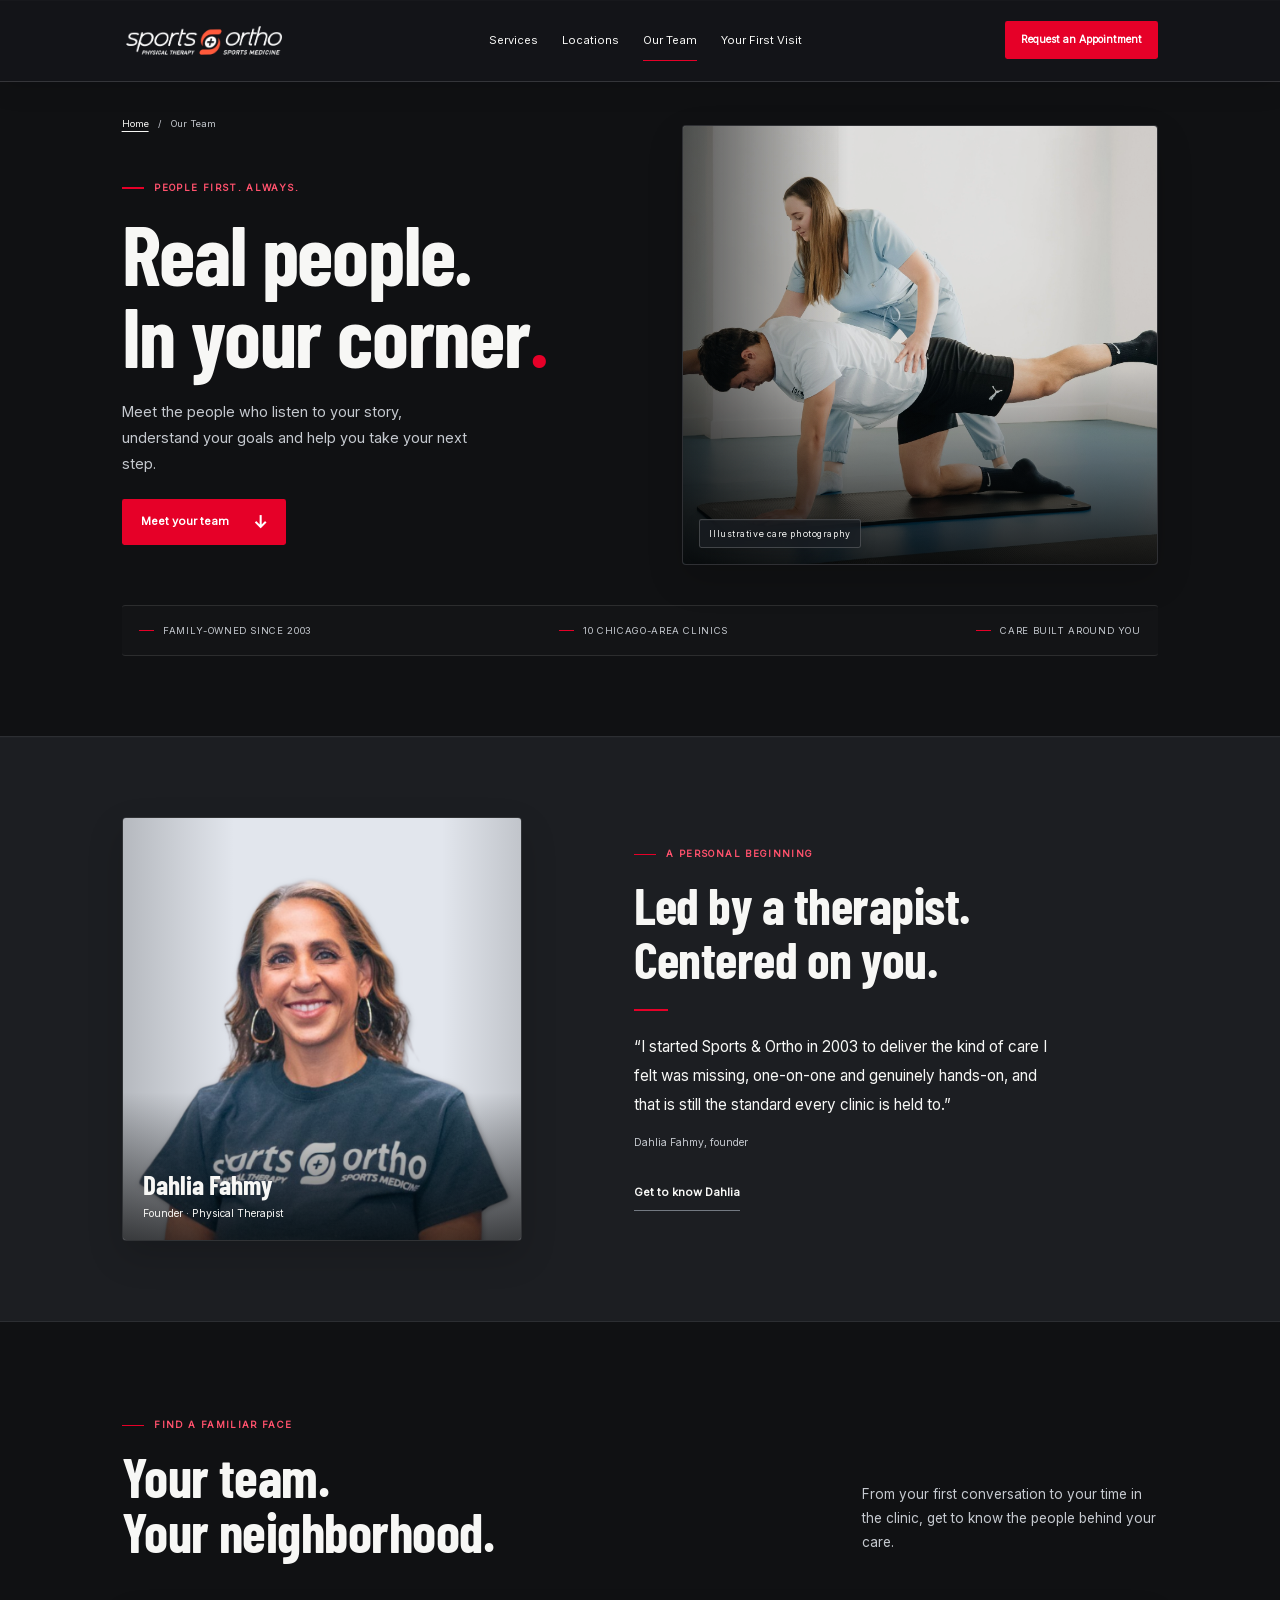
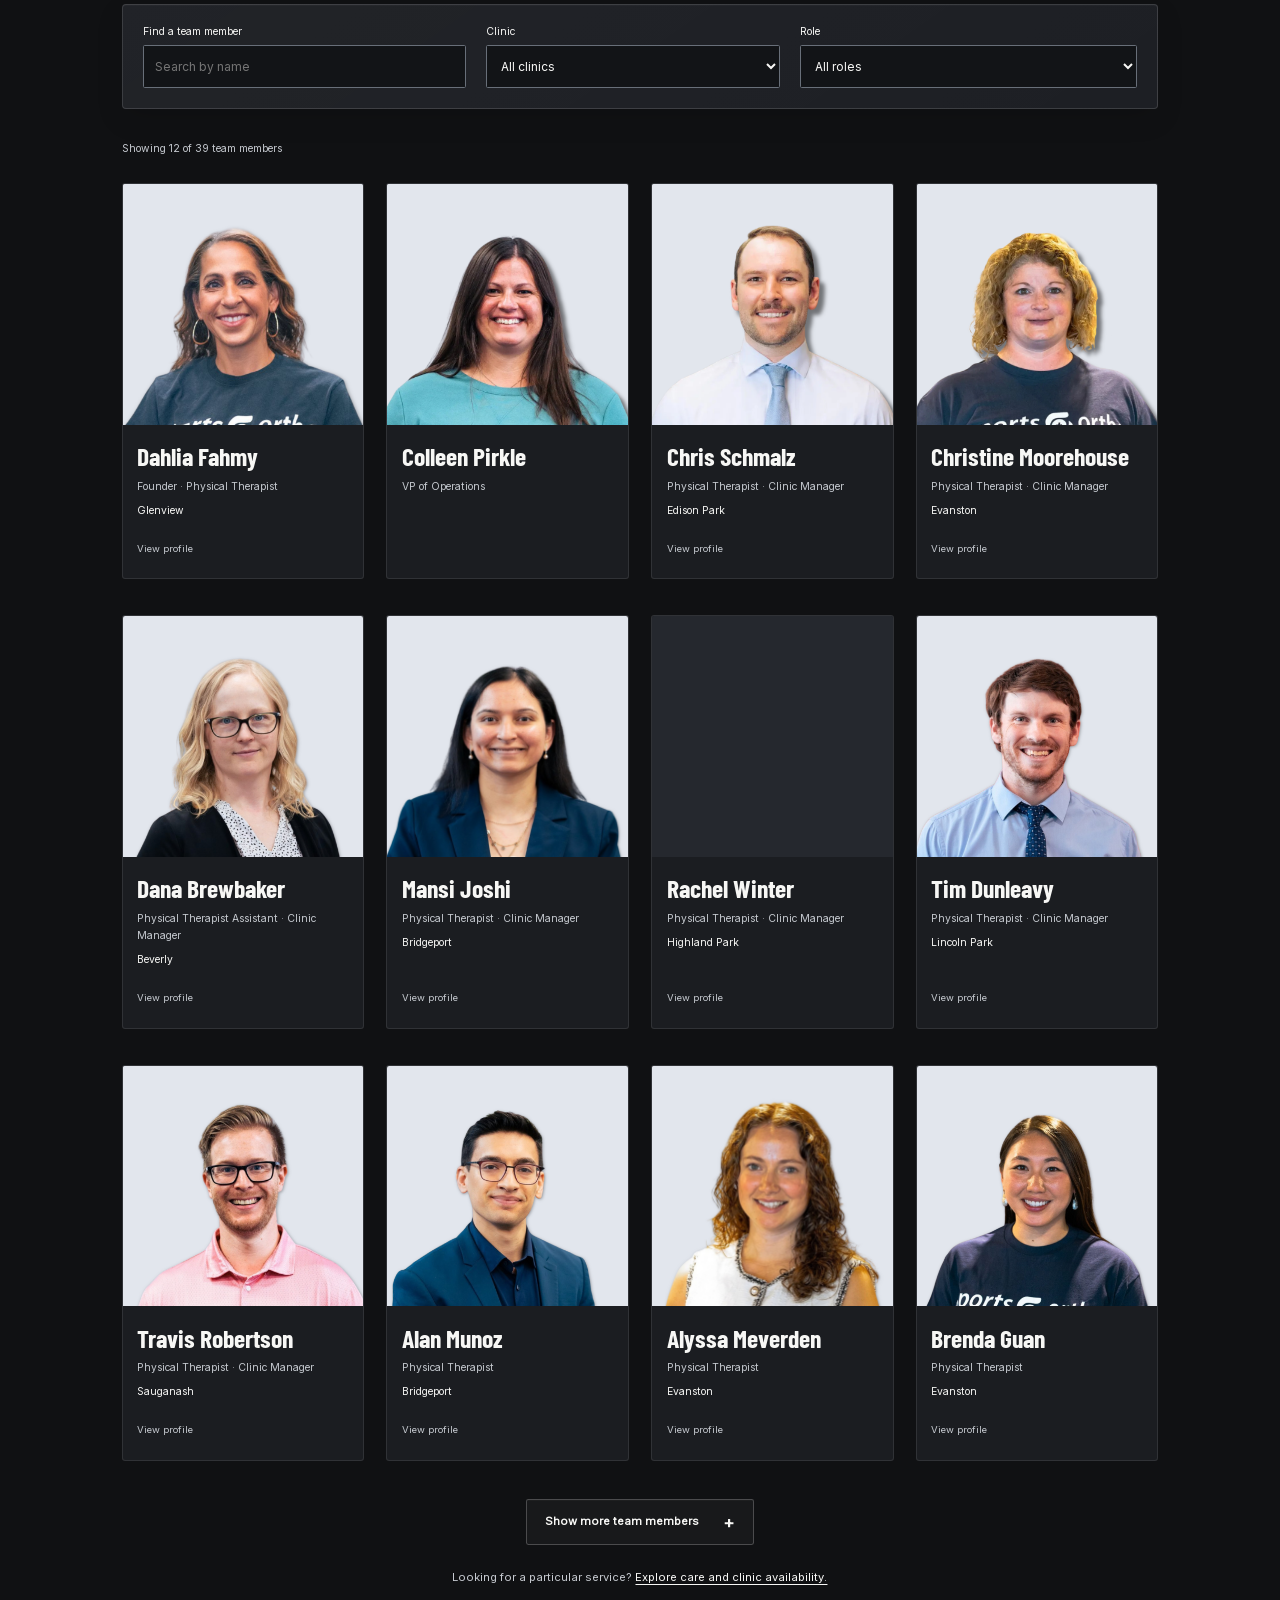
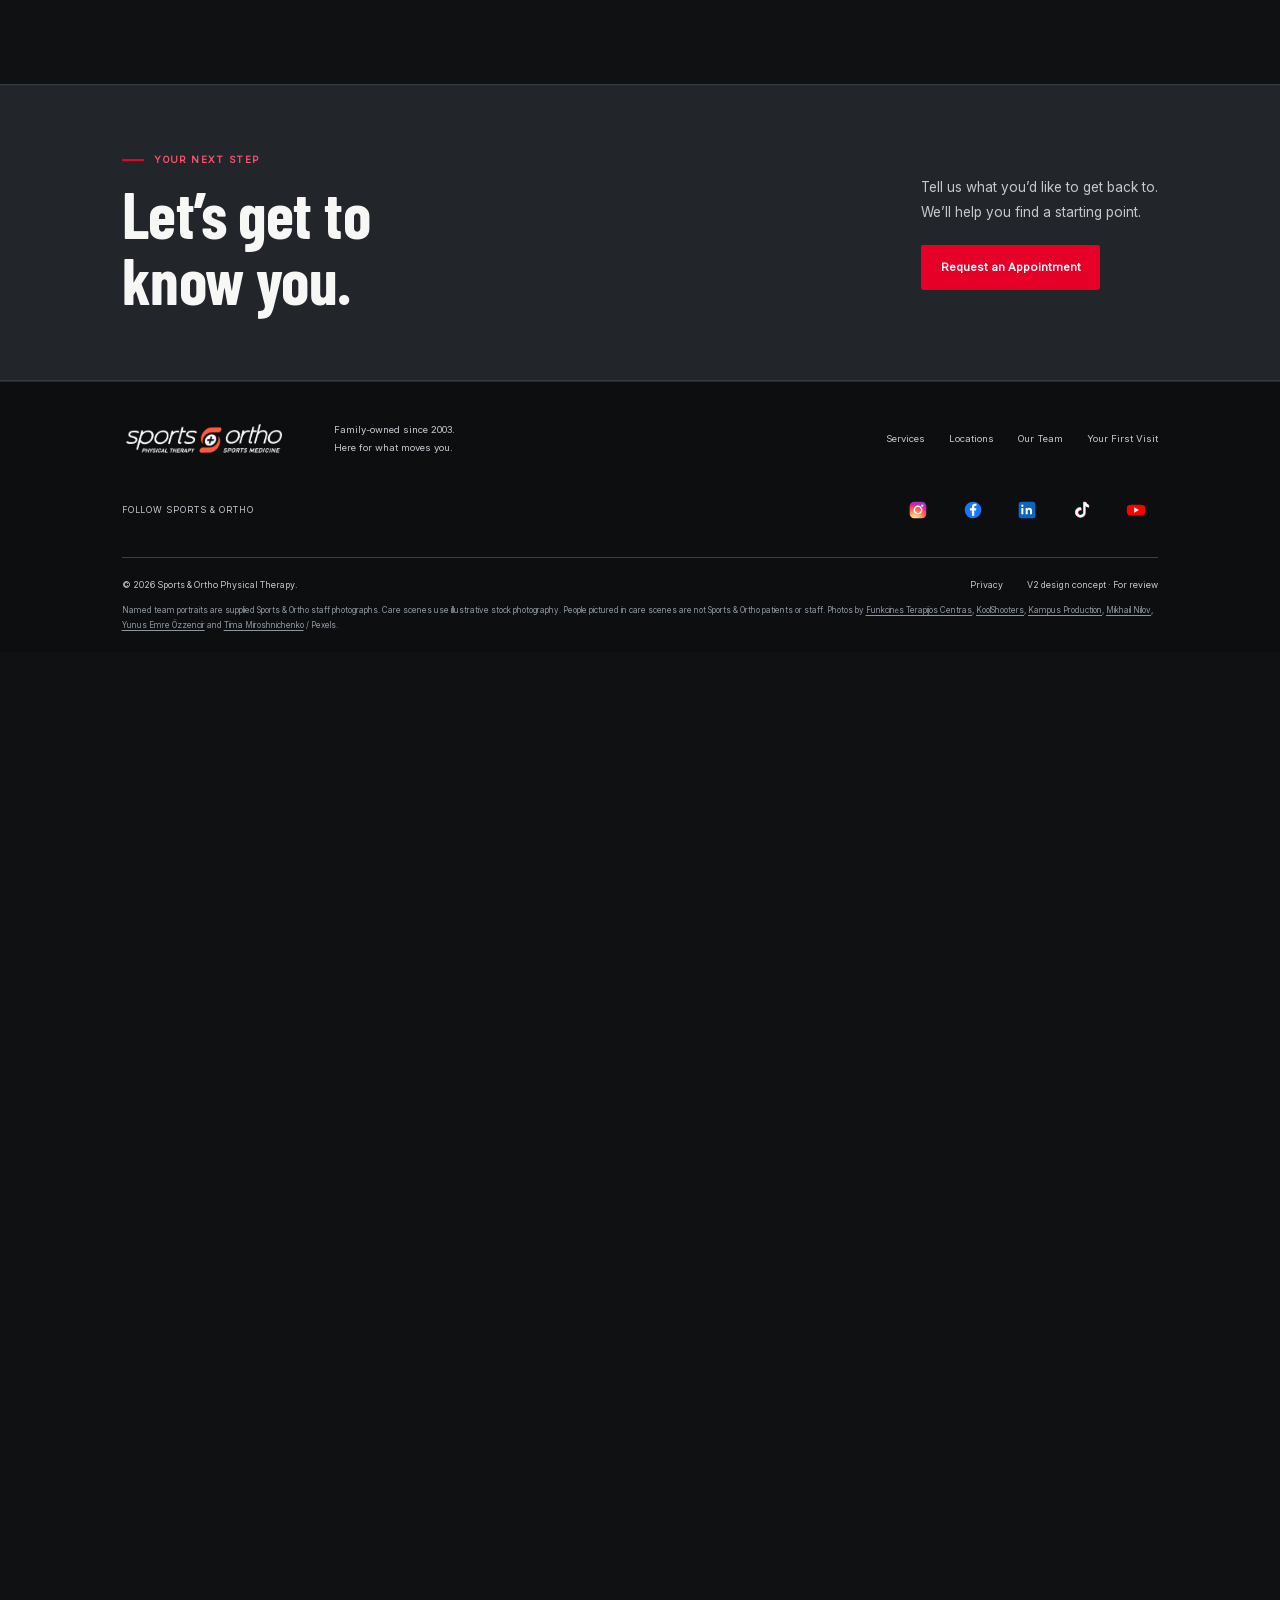
==== commit d0a7e4d2: "Restore social brand colors and remove icon boxes" ====
--- a/team.html
+++ b/team.html
@@ -8,7 +8,7 @@
   <link rel="icon" href="assets/favicon.png"><link rel="stylesheet" href="style.css"><link rel="stylesheet" href="team.css?v=portrait-framing-1"><link rel="stylesheet" href="cinematic.css"><link rel="stylesheet" href="materials.css">
   <link rel="preload" href="assets/barlow-condensed-bold.ttf" as="font" type="font/ttf" crossorigin>
 <link rel="stylesheet" href="desktop-scale.css?v=1">
-  <link rel="stylesheet" href="footer-social.css?v=2">
+  <link rel="stylesheet" href="footer-social.css?v=3">
 </head>
 <body>
 <a class="skip" href="#main">Skip to content</a>
@@ -63,7 +63,7 @@
 <article class="team-card" data-name="cameron mallory" data-locations="" data-roles="support"><div class="team-portrait"><div class="portrait-placeholder" aria-hidden="true"></div></div><div class="team-card-copy"><h3>Cameron Mallory</h3><p class="team-role">Marketing Coordinator</p><p class="team-clinic"></p></div></article>
 <article class="team-card" data-name="olga popazu" data-locations="" data-roles="support"><div class="team-portrait"><div class="portrait-placeholder" aria-hidden="true"></div></div><div class="team-card-copy"><h3>Olga Popazu</h3><p class="team-role">Social Media Coordinator</p><p class="team-clinic"></p></div></article></div><div id="team-empty" class="team-empty" hidden><h3>No matching team members.</h3><p>Try another name, clinic or role.</p><button class="button secondary" id="empty-reset">See the full team</button></div><div class="team-more"><button class="button secondary" id="team-load-more" hidden>Show more team members <span aria-hidden="true">+</span></button></div>
 <p class="team-directory-note">Looking for a particular service? <a href="index.html#services">Explore care and clinic availability.</a></p></section>
-<section class="team-closing"><div class="wrap"><div><p class="eyebrow">Your next step</p><h2>Let’s get to<br>know you.</h2></div><div><p>Tell us what you’d like to get back to.<br>We’ll help you find a starting point.</p><button class="button primary" data-appointment>Request an Appointment</button></div></div></section></main><footer class="footer"><div class="wrap"><div class="footer-main"><a class="brand" href="index.html" aria-label="Sports & Ortho Physical Therapy home"><img src="assets/logo.png" alt="Sports & Ortho Physical Therapy" width="205" height="66"></a><p>Family-owned since 2003.<br>Here for what moves you.</p><nav aria-label="Footer navigation"><a href="index.html#services">Services</a><a href="index.html#locations">Locations</a><a href="team.html">Our Team</a><a href="#first-visit" data-visit>Your First Visit</a></nav></div><div class="footer-social"><p>Follow Sports &amp; Ortho</p><nav aria-label="Social media"><a href="https://www.instagram.com/sportsandortho/" target="_blank" rel="noopener" aria-label="Instagram" title="Instagram (opens in a new tab)"><svg aria-hidden="true" focusable="false" viewBox="0 0 24 24"><rect x="3" y="3" width="18" height="18" rx="5" fill="none" stroke="currentColor" stroke-width="1.7"/><circle cx="12" cy="12" r="4" fill="none" stroke="currentColor" stroke-width="1.7"/><circle cx="17.5" cy="6.5" r="1.1" fill="currentColor"/></svg></a><a href="https://www.facebook.com/sportsandortho/" target="_blank" rel="noopener" aria-label="Facebook" title="Facebook (opens in a new tab)"><svg aria-hidden="true" focusable="false" viewBox="6 3 13 18"><path d="M15.6 12.5l.4-2.6h-2.5V8.2c0-.7.35-1.4 1.47-1.4h1.14V4.6s-1.03-.18-2.02-.18c-2.06 0-3.41 1.25-3.41 3.51v2h-2.3v2.6h2.3V19a9 9 0 002.82 0v-6.5h2.1z" fill="currentColor"/></svg></a><a href="https://www.linkedin.com/company/sportsandortho/" target="_blank" rel="noopener" aria-label="LinkedIn" title="LinkedIn (opens in a new tab)"><svg aria-hidden="true" focusable="false" viewBox="3 3 18 18"><path d="M7.6 9.6V17H5.2V9.6h2.4zM6.4 5.5a1.4 1.4 0 110 2.8 1.4 1.4 0 010-2.8zM10.1 9.6h2.3v1c.4-.6 1.2-1.2 2.4-1.2 2 0 3.2 1.3 3.2 3.6V17h-2.4v-3.6c0-1-.4-1.6-1.3-1.6-.9 0-1.5.6-1.5 1.6V17h-2.4V9.6z" fill="currentColor"/></svg></a><a href="https://www.tiktok.com/@sportsandortho" target="_blank" rel="noopener" aria-label="TikTok" title="TikTok (opens in a new tab)"><svg aria-hidden="true" focusable="false" viewBox="0 0 24 24"><path d="M20.2 8.9a6 6 0 01-4.1-2v8.2a6 6 0 11-6-6c.3 0 .6 0 .9.1v3a3 3 0 100 5.8 3 3 0 002.9-3V2.6h3a6 6 0 003.3 3.4v2.9z" fill="currentColor"/></svg></a><a href="https://www.youtube.com/@sportsandorthopt" target="_blank" rel="noopener" aria-label="YouTube" title="YouTube (opens in a new tab)"><svg aria-hidden="true" focusable="false" viewBox="0 0 24 24"><path d="M23 12c0-2.5-.25-3.9-.55-4.5a2.5 2.5 0 00-1.75-1.35C19.15 5.7 12 5.7 12 5.7s-7.15 0-8.7.45A2.5 2.5 0 001.55 7.5C1.25 8.1 1 9.5 1 12s.25 3.9.55 4.5a2.5 2.5 0 001.75 1.35c1.55.45 8.7.45 8.7.45s7.15 0 8.7-.45a2.5 2.5 0 001.75-1.35c.3-.6.55-2 .55-4.5z" fill="currentColor"/><path d="M9.8 15.2V8.8l5.7 3.2-5.7 3.2z" fill="#101113"/></svg></a></nav></div><div class="footer-base"><p>© 2026 Sports & Ortho Physical Therapy.</p><div><a href="https://sportsandortho.net/privacy/" target="_blank" rel="noopener">Privacy</a><span>V2 design concept · For review</span></div></div><p class="photo-credit" id="photo-credit">Named team portraits are supplied Sports &amp; Ortho staff photographs. Care scenes use illustrative stock photography. People pictured in care scenes are not Sports &amp; Ortho patients or staff. Photos by <a href="https://www.pexels.com/photo/physiotherapist-massaging-knee-20860607/" target="_blank" rel="noopener">Funkcinės Terapijos Centras</a>, <a href="https://www.pexels.com/photo/man-running-on-a-track-field-8533787/" target="_blank" rel="noopener">KoolShooters</a>, <a href="https://www.pexels.com/photo/person-sitting-on-exercise-mat-doing-stretching-6922129/" target="_blank" rel="noopener">Kampus Production</a>, <a href="https://www.pexels.com/photo/a-woman-jogging-at-a-running-track-8455970/" target="_blank" rel="noopener">Mikhail Nilov</a>, <a href="https://www.pexels.com/photo/silhouette-of-tennis-player-at-sunset-28435182/" target="_blank" rel="noopener">Yunus Emre Özzencir</a> and <a href="https://www.pexels.com/photo/people-woman-rope-sport-6388468/" target="_blank" rel="noopener">Tima Miroshnichenko</a> / Pexels.</p></div></footer>
+<section class="team-closing"><div class="wrap"><div><p class="eyebrow">Your next step</p><h2>Let’s get to<br>know you.</h2></div><div><p>Tell us what you’d like to get back to.<br>We’ll help you find a starting point.</p><button class="button primary" data-appointment>Request an Appointment</button></div></div></section></main><footer class="footer"><div class="wrap"><div class="footer-main"><a class="brand" href="index.html" aria-label="Sports & Ortho Physical Therapy home"><img src="assets/logo.png" alt="Sports & Ortho Physical Therapy" width="205" height="66"></a><p>Family-owned since 2003.<br>Here for what moves you.</p><nav aria-label="Footer navigation"><a href="index.html#services">Services</a><a href="index.html#locations">Locations</a><a href="team.html">Our Team</a><a href="#first-visit" data-visit>Your First Visit</a></nav></div><div class="footer-social"><p>Follow Sports &amp; Ortho</p><nav aria-label="Social media"><a href="https://www.instagram.com/sportsandortho/" target="_blank" rel="noopener" aria-label="Instagram" title="Instagram (opens in a new tab)"><svg aria-hidden="true" focusable="false" viewBox="0 0 24 24"><defs><radialGradient id="sg-ig" cx="30%" cy="107%" r="150%"><stop offset="0%" stop-color="#fdf497"/><stop offset="5%" stop-color="#fdf497"/><stop offset="45%" stop-color="#fd5949"/><stop offset="60%" stop-color="#d6249f"/><stop offset="90%" stop-color="#285AEB"/></radialGradient></defs><rect x="2" y="2" width="20" height="20" rx="5.5" fill="url(#sg-ig)"/><circle cx="12" cy="12" r="4.4" fill="none" stroke="#fff" stroke-width="1.8"/><circle cx="17.2" cy="6.8" r="1.3" fill="#fff"/></svg></a><a href="https://www.facebook.com/sportsandortho/" target="_blank" rel="noopener" aria-label="Facebook" title="Facebook (opens in a new tab)"><svg aria-hidden="true" focusable="false" viewBox="0 0 24 24"><circle cx="12" cy="12" r="10" fill="#1877F2"/><path d="M15.6 12.5l.4-2.6h-2.5V8.2c0-.7.35-1.4 1.47-1.4h1.14V4.6s-1.03-.18-2.02-.18c-2.06 0-3.41 1.25-3.41 3.51v2h-2.3v2.6h2.3V19a9 9 0 002.82 0v-6.5h2.1z" fill="#fff"/></svg></a><a href="https://www.linkedin.com/company/sportsandortho/" target="_blank" rel="noopener" aria-label="LinkedIn" title="LinkedIn (opens in a new tab)"><svg aria-hidden="true" focusable="false" viewBox="0 0 24 24"><rect x="2" y="2" width="20" height="20" rx="3" fill="#0A66C2"/><path d="M7.6 9.6V17H5.2V9.6h2.4zM6.4 5.5a1.4 1.4 0 110 2.8 1.4 1.4 0 010-2.8zM10.1 9.6h2.3v1c.4-.6 1.2-1.2 2.4-1.2 2 0 3.2 1.3 3.2 3.6V17h-2.4v-3.6c0-1-.4-1.6-1.3-1.6-.9 0-1.5.6-1.5 1.6V17h-2.4V9.6z" fill="#fff"/></svg></a><a href="https://www.tiktok.com/@sportsandortho" target="_blank" rel="noopener" aria-label="TikTok" title="TikTok (opens in a new tab)"><svg aria-hidden="true" focusable="false" viewBox="0 0 24 24"><path d="M20.2 8.9a6 6 0 01-4.1-2v8.2a6 6 0 11-6-6c.3 0 .6 0 .9.1v3a3 3 0 100 5.8 3 3 0 002.9-3V2.6h3a6 6 0 003.3 3.4v2.9z" fill="#25F4EE" transform="translate(-.6,-.4)"/><path d="M20.2 8.9a6 6 0 01-4.1-2v8.2a6 6 0 11-6-6c.3 0 .6 0 .9.1v3a3 3 0 100 5.8 3 3 0 002.9-3V2.6h3a6 6 0 003.3 3.4v2.9z" fill="#FE2C55" transform="translate(.6,.4)"/><path d="M20.2 8.9a6 6 0 01-4.1-2v8.2a6 6 0 11-6-6c.3 0 .6 0 .9.1v3a3 3 0 100 5.8 3 3 0 002.9-3V2.6h3a6 6 0 003.3 3.4v2.9z" fill="#ffffff"/></svg></a><a href="https://www.youtube.com/@sportsandorthopt" target="_blank" rel="noopener" aria-label="YouTube" title="YouTube (opens in a new tab)"><svg aria-hidden="true" focusable="false" viewBox="0 0 24 24"><path d="M23 12c0-2.5-.25-3.9-.55-4.5a2.5 2.5 0 00-1.75-1.35C19.15 5.7 12 5.7 12 5.7s-7.15 0-8.7.45A2.5 2.5 0 001.55 7.5C1.25 8.1 1 9.5 1 12s.25 3.9.55 4.5a2.5 2.5 0 001.75 1.35c1.55.45 8.7.45 8.7.45s7.15 0 8.7-.45a2.5 2.5 0 001.75-1.35c.3-.6.55-2 .55-4.5z" fill="#FF0000"/><path d="M9.8 15.2V8.8l5.7 3.2-5.7 3.2z" fill="#fff"/></svg></a></nav></div><div class="footer-base"><p>© 2026 Sports & Ortho Physical Therapy.</p><div><a href="https://sportsandortho.net/privacy/" target="_blank" rel="noopener">Privacy</a><span>V2 design concept · For review</span></div></div><p class="photo-credit" id="photo-credit">Named team portraits are supplied Sports &amp; Ortho staff photographs. Care scenes use illustrative stock photography. People pictured in care scenes are not Sports &amp; Ortho patients or staff. Photos by <a href="https://www.pexels.com/photo/physiotherapist-massaging-knee-20860607/" target="_blank" rel="noopener">Funkcinės Terapijos Centras</a>, <a href="https://www.pexels.com/photo/man-running-on-a-track-field-8533787/" target="_blank" rel="noopener">KoolShooters</a>, <a href="https://www.pexels.com/photo/person-sitting-on-exercise-mat-doing-stretching-6922129/" target="_blank" rel="noopener">Kampus Production</a>, <a href="https://www.pexels.com/photo/a-woman-jogging-at-a-running-track-8455970/" target="_blank" rel="noopener">Mikhail Nilov</a>, <a href="https://www.pexels.com/photo/silhouette-of-tennis-player-at-sunset-28435182/" target="_blank" rel="noopener">Yunus Emre Özzencir</a> and <a href="https://www.pexels.com/photo/people-woman-rope-sport-6388468/" target="_blank" rel="noopener">Tima Miroshnichenko</a> / Pexels.</p></div></footer>
 
 <dialog id="appointment-dialog" aria-labelledby="appointment-heading"><button class="dialog-close" aria-label="Close appointment preview">×</button><p class="eyebrow">Take your next step</p><h2 id="appointment-heading">Let’s start with you.</h2><p class="demo-notice">Design preview only. Use sample details. Nothing is sent or saved, and no appointment is booked.</p><form id="demo-form"><label>Your name<input name="name" autocomplete="off" placeholder="Sample name" required></label><label>Callback number<input name="phone" type="tel" autocomplete="off" placeholder="Sample phone number" required></label><label>Preferred clinic<select name="clinic" required><option value="">Select a clinic</option><option>Beverly</option><option>Bridgeport</option><option>Edison Park</option><option>Evanston</option><option>Glenview</option><option>Highland Park</option><option>Lake Forest</option><option>Lincoln Park</option><option>Midway</option><option>Sauganash</option></select></label><button class="button primary" type="submit">Preview request</button></form><div class="demo-result" hidden tabindex="-1"><h3>You’ve taken the first step.</h3><p>On the finished website, the team would follow up to discuss your request. This preview has not sent or booked anything.</p><button class="button secondary dialog-done">Back to the concept</button></div></dialog>
 <dialog id="visit-dialog" aria-labelledby="visit-heading"><button class="dialog-close" aria-label="Close first visit information">×</button><p class="eyebrow">Your first visit</p><h2 id="visit-heading">Come as you are.<br>We’ll start together.</h2><p>Talk through what’s been difficult, what you want to return to and how you’re moving today.</p><ul><li>Bring your photo ID and insurance card, if you have one.</li><li>Wear comfortable clothes you can move in.</li><li>Bring any relevant medical reports or surgery instructions.</li></ul><p>Your benefits are verified and explained before your first visit.</p><button class="button primary" data-appointment>Request an Appointment</button></dialog>
--- a/footer-social.css
+++ b/footer-social.css
@@ -1,10 +1,10 @@
-/* Monochrome social marks on restrained cinematic controls. */
+/* Original-color social marks with open, borderless hit areas. */
 .footer-social { display:flex; align-items:center; justify-content:space-between; gap:24px; padding:0 0 30px; }
 .footer-social > p { color:var(--text); font-size:.6875rem; line-height:1.6; letter-spacing:1.2px; text-transform:uppercase; }
 .footer-social nav { display:flex; flex-wrap:wrap; gap:12px; }
-.footer-social a { display:inline-flex; align-items:center; justify-content:center; width:56px; height:56px; border:1px solid var(--line); border-radius:3px; color:#c3c8cf; background:transparent; transition:color .2s,background .2s,border-color .2s; }
-.footer-social a:hover { color:var(--label); background:#e600280a; border-color:var(--red); }
-.footer-social a:focus-visible { color:var(--white); outline:2px solid var(--label); outline-offset:4px; border-color:var(--label); }
+.footer-social a { display:inline-flex; align-items:center; justify-content:center; width:56px; height:56px; border:0; border-radius:0; background:transparent; transition:opacity .2s; }
+.footer-social a:hover { opacity:.75; }
+.footer-social a:focus-visible { outline:2px solid var(--label); outline-offset:2px; }
 .footer-social svg { display:block; width:25px; height:25px; }
 @media(max-width:600px) {
  .footer-social { align-items:flex-start; flex-direction:column; gap:14px; padding-bottom:26px; }
